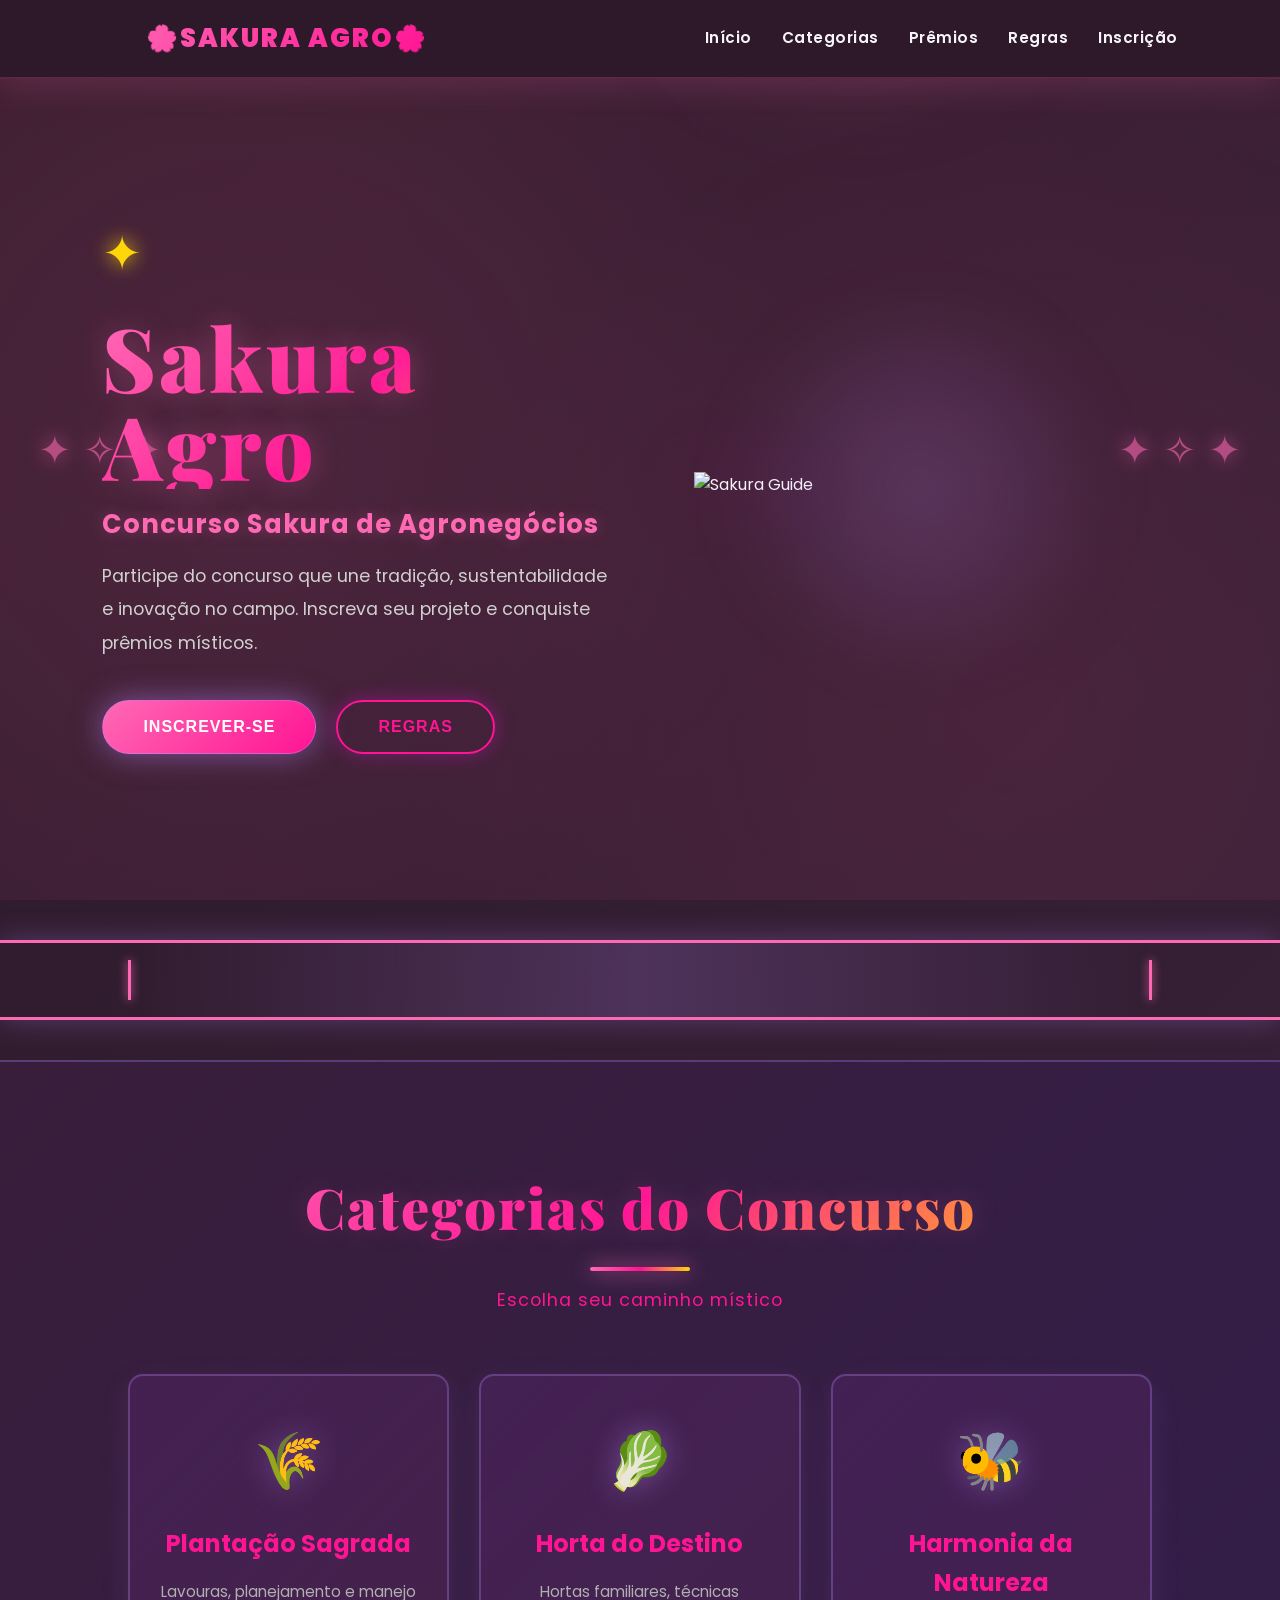
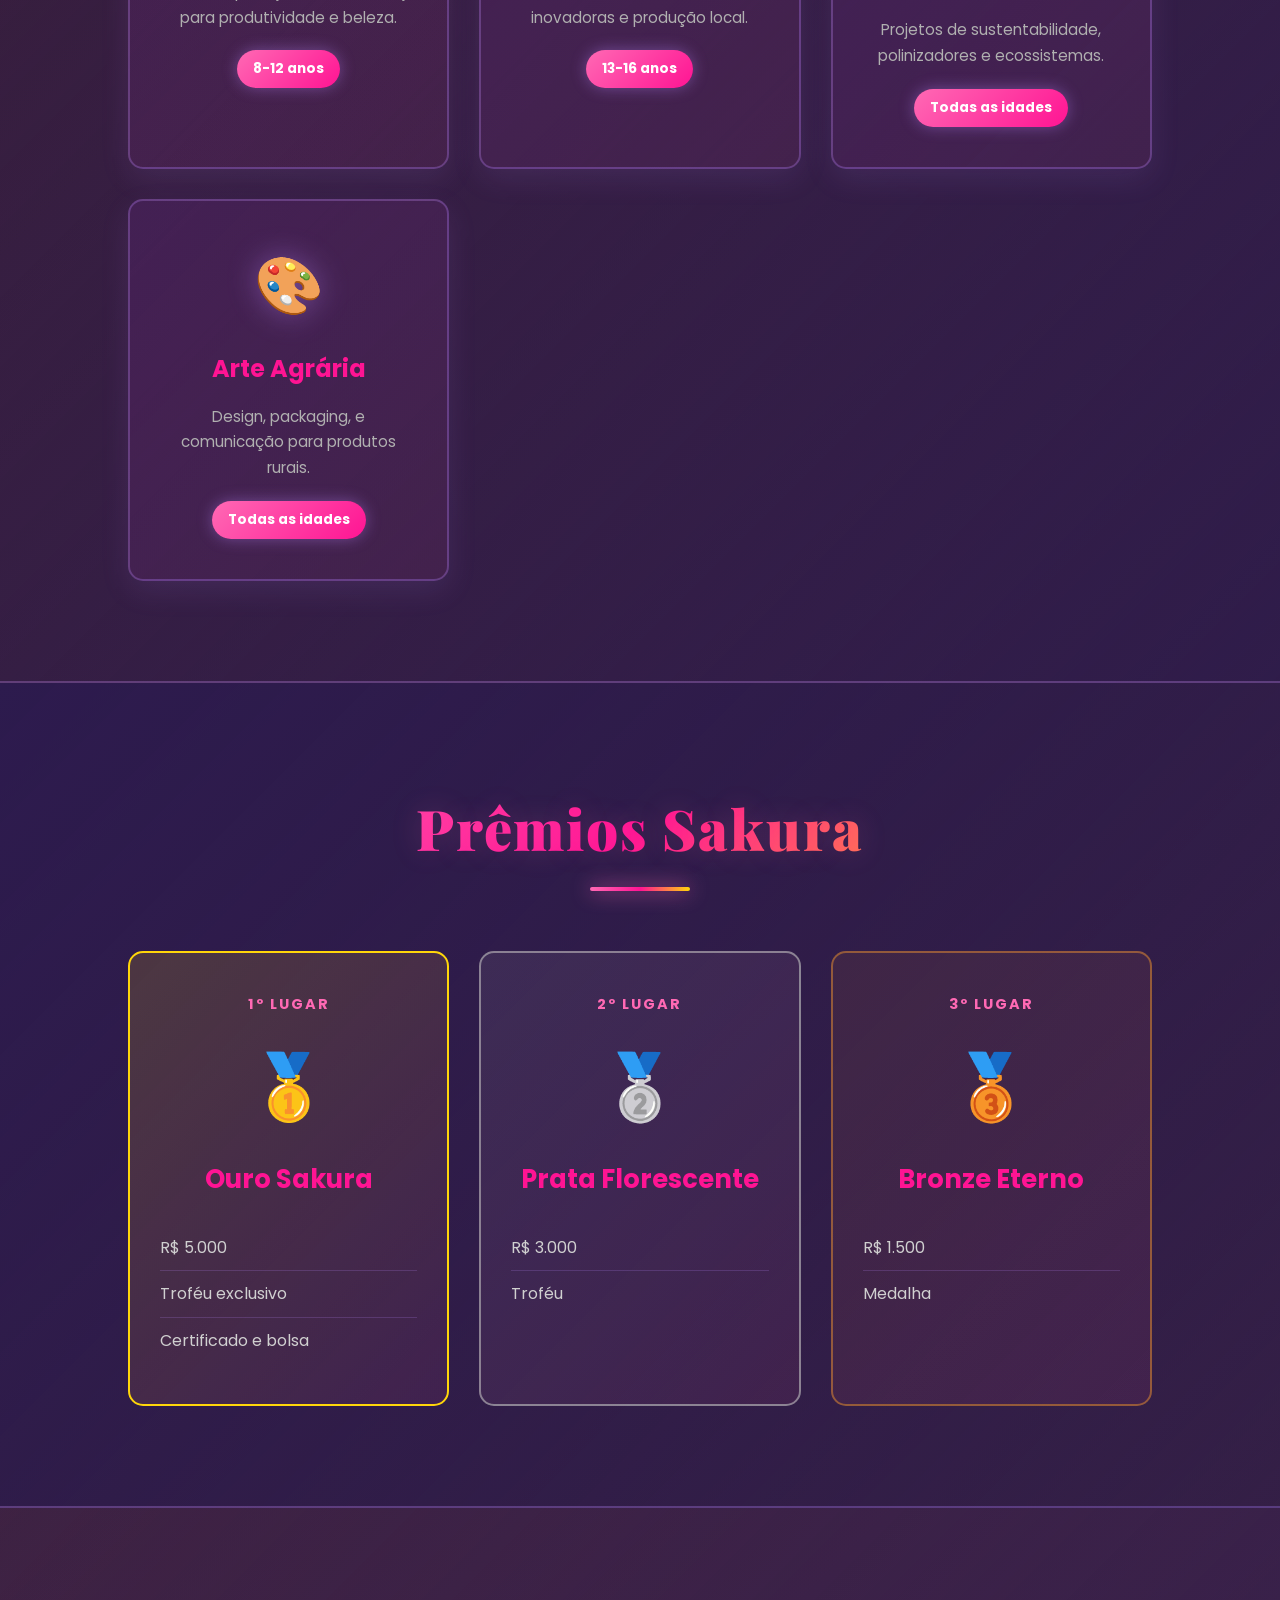
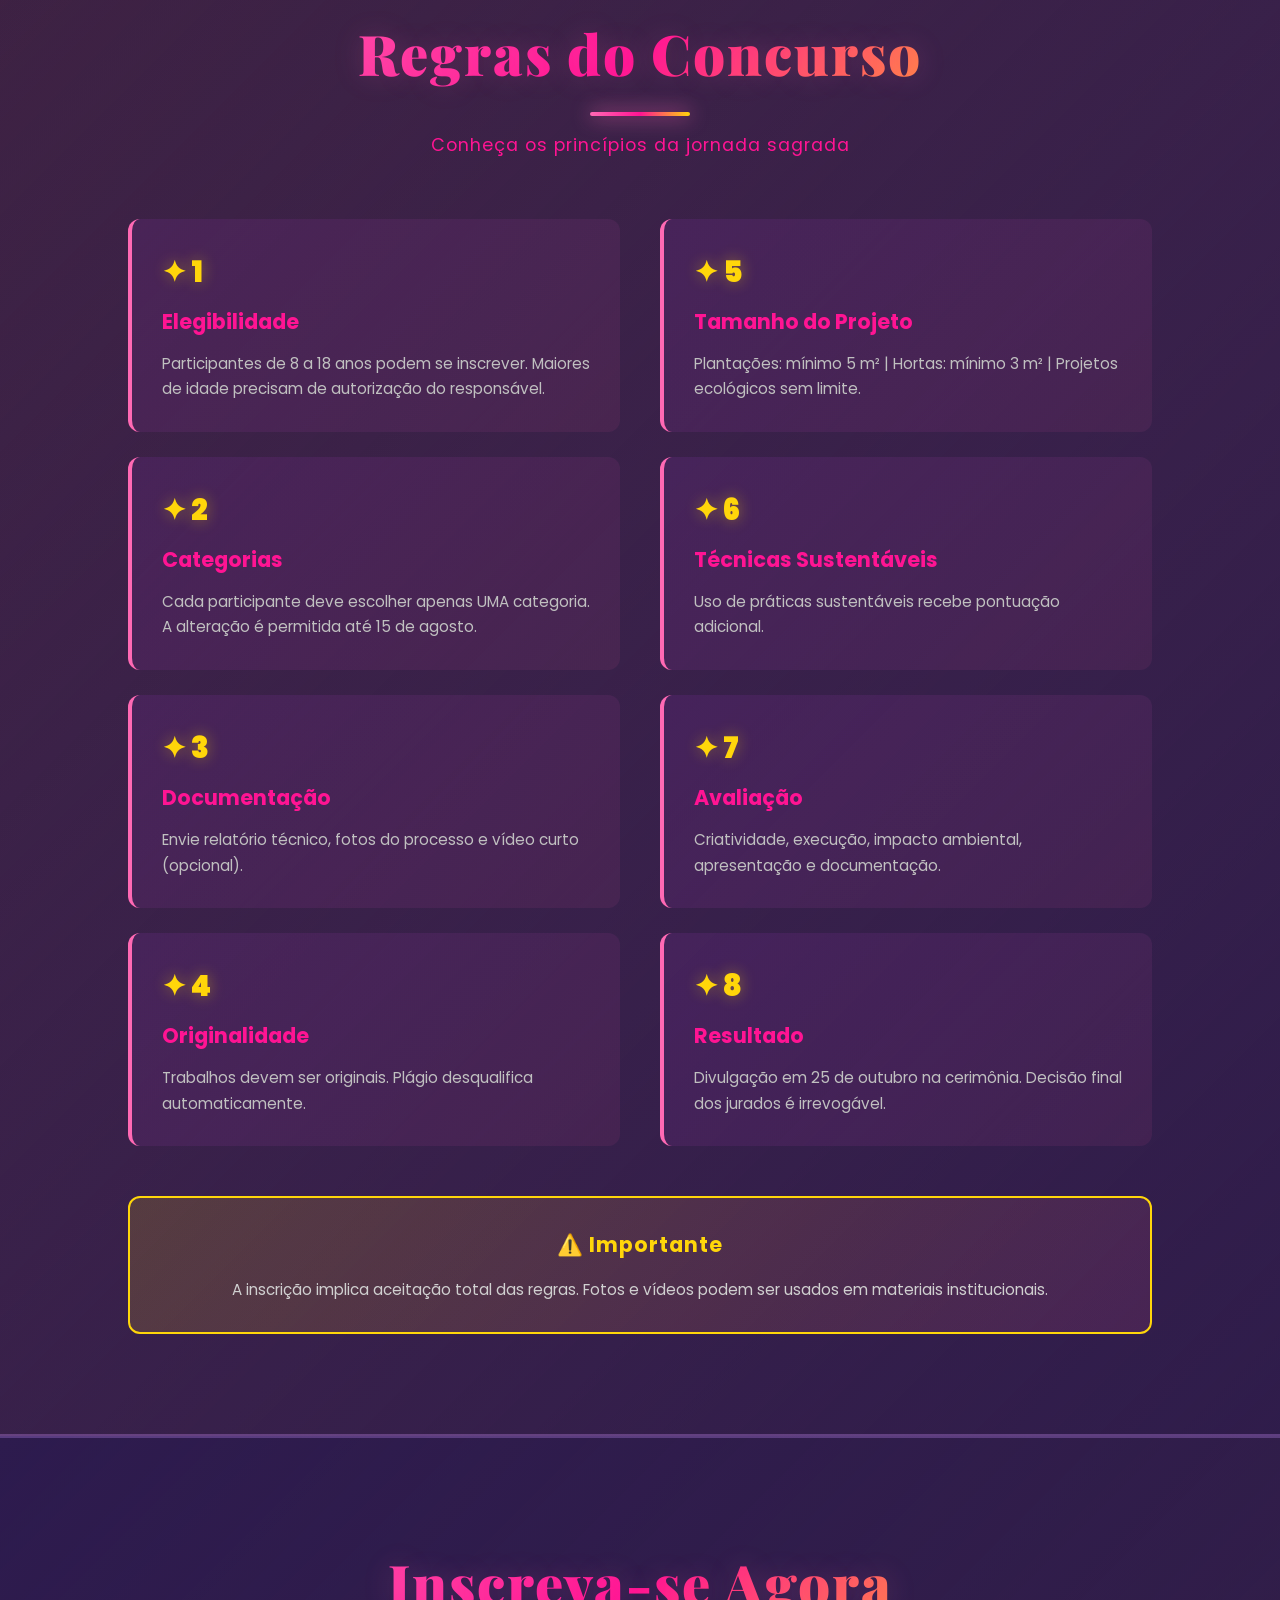
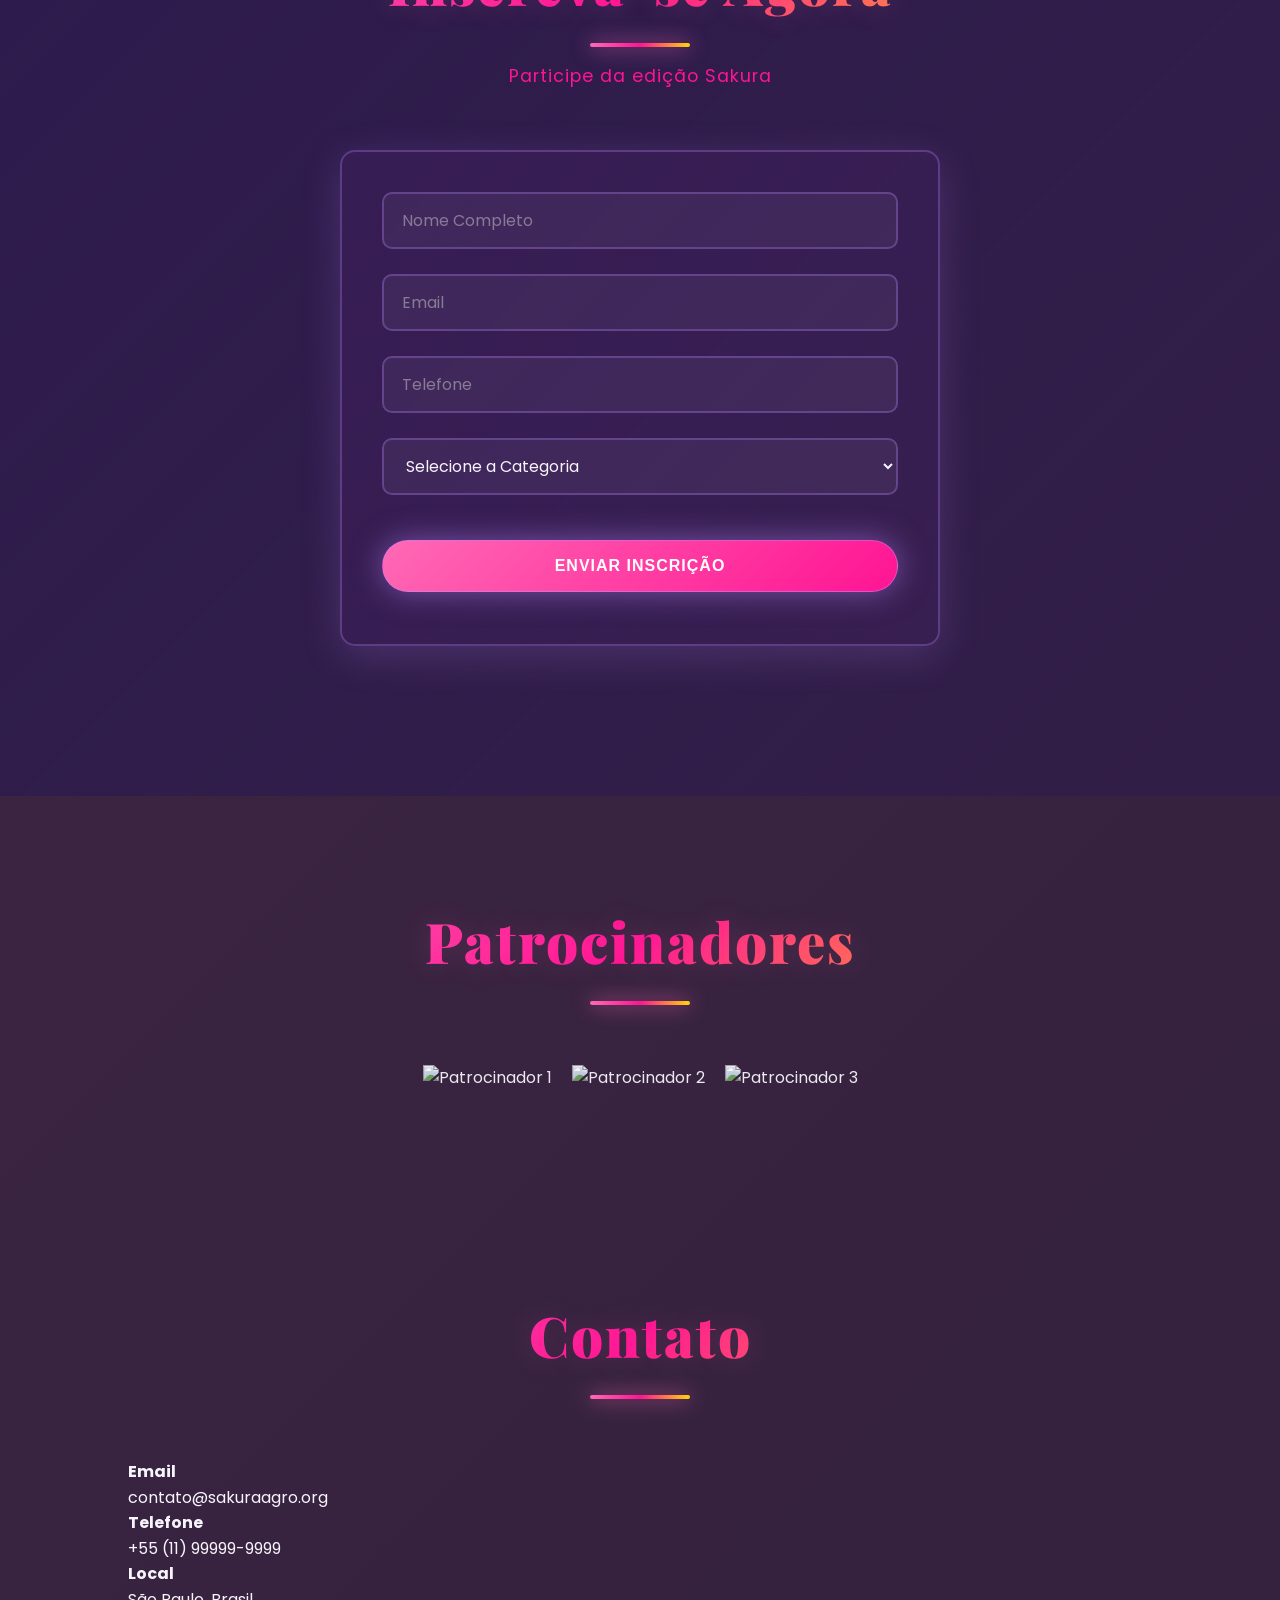
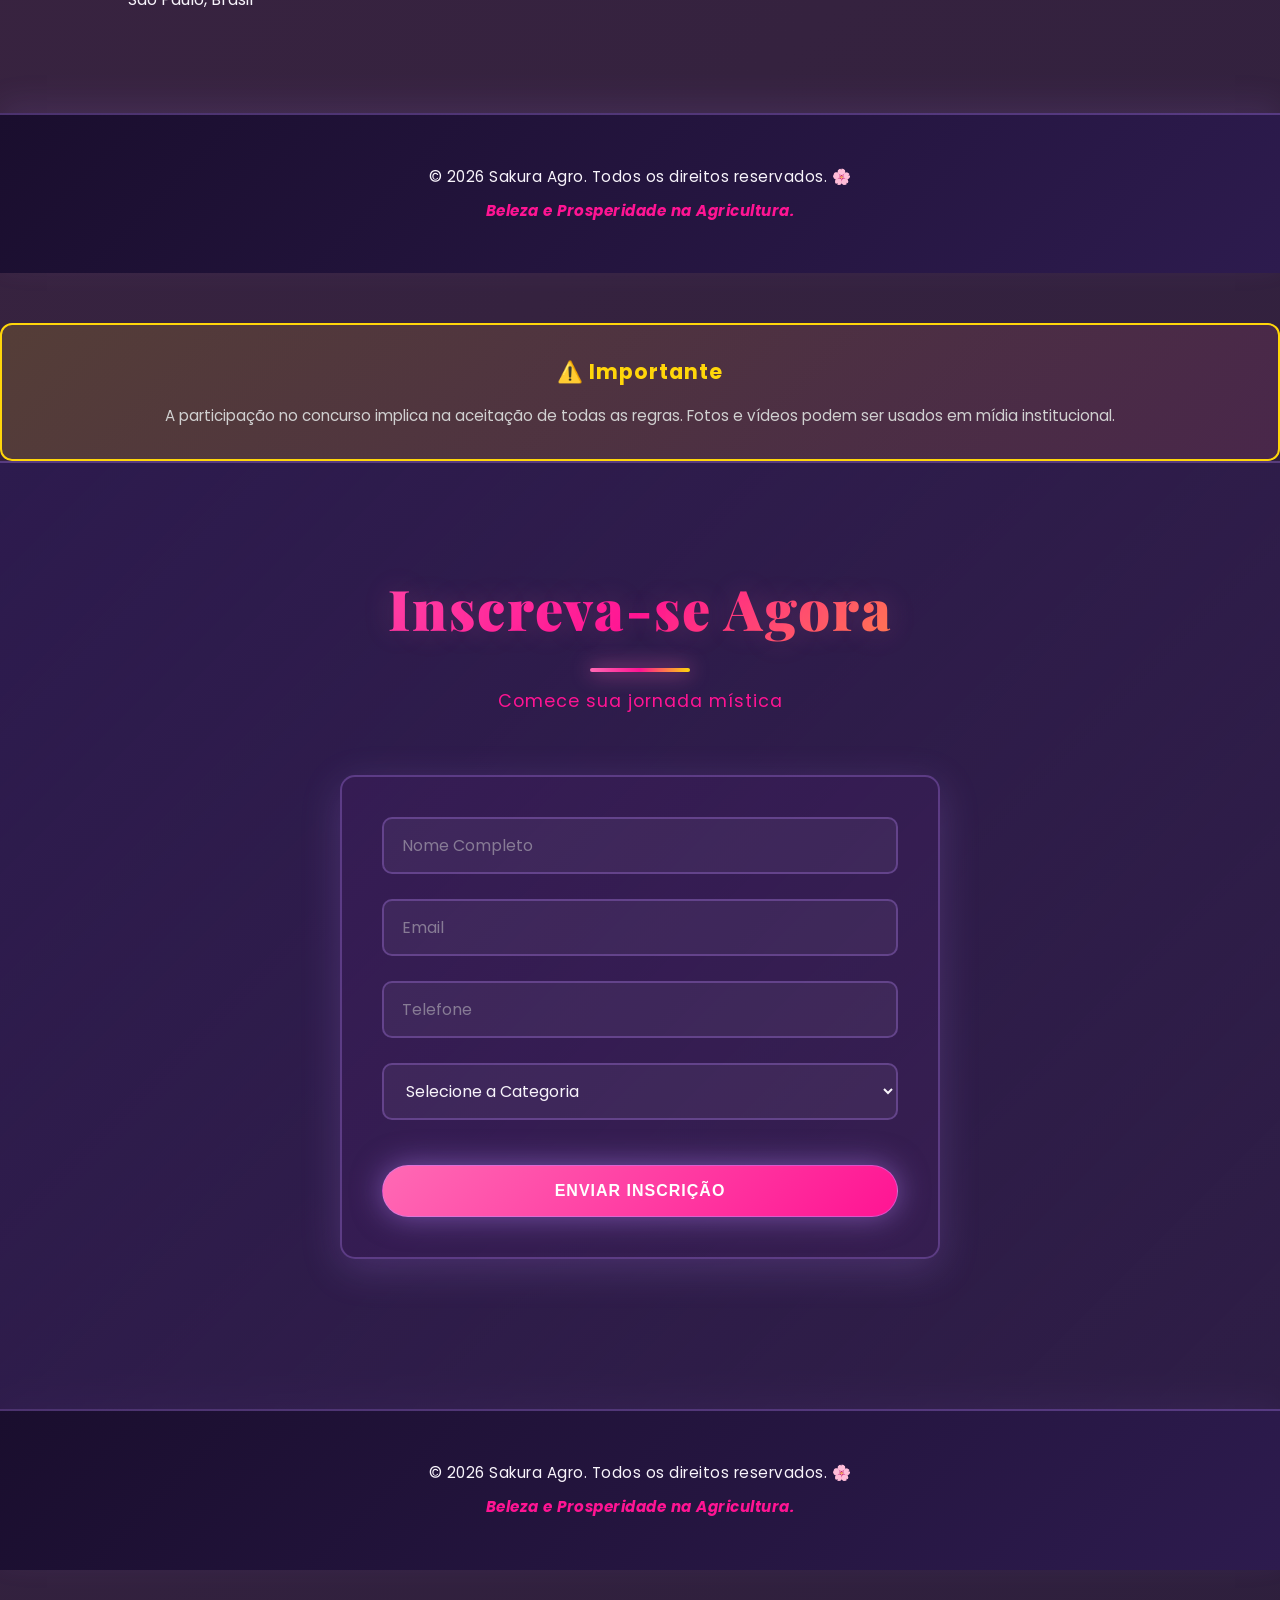
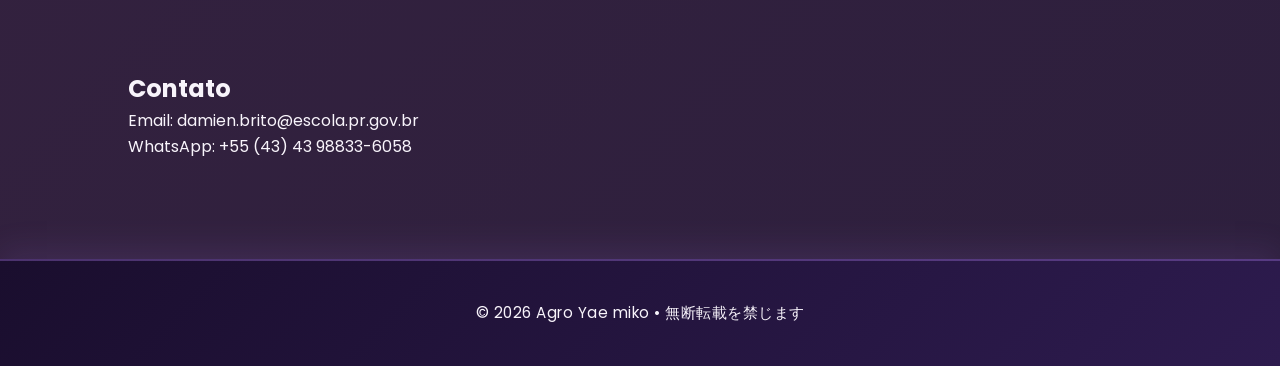
==== index.html @ 12a11fce "hj" ====
<!DOCTYPE html>
<html lang="pt-BR">
<head>
<meta charset="UTF-8">
<meta name="viewport" content="width=device-width, initial-scale=1.0">
<!DOCTYPE html>
<html lang="pt-BR">
<head>
    <meta charset="UTF-8">
    <meta name="viewport" content="width=device-width, initial-scale=1.0">
    <title>Sakura Agro - Concurso de Agronegócios</title>
    <meta name="description" content="Sakura Agro — Concurso de agronegócios com espírito oriental: inscrições, categorias, prêmios e cronograma.">
    <link rel="stylesheet" href="style.css">
    <script src="script.js" defer></script>
</head>
<body>

<!-- Header -->
<header>
    <div class="logo">
        <span class="logo-icon">🌸</span> 🌸Sakura Agro🌸
    </div>
    <nav>
        <a href="#inicio">Início</a>
        <a href="#categorias">Categorias</a>
        <a href="#premios">Prêmios</a>
        <a href="#regras">Regras</a>
        <a href="#inscricao">Inscrição</a>
    </nav>
</header>

<!-- Hero -->
<section id="inicio" class="hero">
    <div class="hero-ornament left">✦ ✧ ✦</div>
    <div class="hero-content">
        <div class="hero-decoration">✦</div>
        <h1>Sakura Agro</h1>
        <p class="hero-subtitle">Concurso Sakura de Agronegócios</p>
        <p class="hero-description">Participe do concurso que une tradição, sustentabilidade e inovação no campo. Inscreva seu projeto e conquiste prêmios místicos.</p>
        <div class="hero-buttons">
            <button class="btn btn-primary" onclick="document.getElementById('inscricao').scrollIntoView({behavior: 'smooth'})">Inscrever-se</button>
            <button class="btn btn-secondary" onclick="document.getElementById('regras').scrollIntoView({behavior: 'smooth'})">Regras</button>
        </div>
    </div>
    <div class="hero-image">
        <img src="https://i.pinimg.com/736x/c2/14/60/c214605d606fe9657529e8a81187d39a.jpg" alt="Sakura Guide">
        <div class="hero-glow"></div>
    </div>
    <div class="hero-ornament right">✦ ✧ ✦</div>
</section>

<div class="torii-gate" aria-hidden="true"></div>

<!-- Categories -->
<section id="categorias" class="section section-categories">
    <div class="section-title">
        <h2>Categorias do Concurso</h2>
        <div class="title-line"></div>
        <p class="section-subtitle">Escolha seu caminho místico</p>
    </div>
    <div class="categories-grid">
        <div class="category-card">
            <div class="category-icon">🌾</div>
            <h3>Plantação Sagrada</h3>
            <p>Lavouras, planejamento e manejo para produtividade e beleza.</p>
            <span class="category-badge">8-12 anos</span>
        </div>
        <div class="category-card">
            <div class="category-icon">🥬</div>
            <h3>Horta do Destino</h3>
            <p>Hortas familiares, técnicas inovadoras e produção local.</p>
            <span class="category-badge">13-16 anos</span>
        </div>
        <div class="category-card">
            <div class="category-icon">🐝</div>
            <h3>Harmonia da Natureza</h3>
            <p>Projetos de sustentabilidade, polinizadores e ecossistemas.</p>
            <span class="category-badge">Todas as idades</span>
        </div>
        <div class="category-card">
            <div class="category-icon">🎨</div>
            <h3>Arte Agrária</h3>
            <p>Design, packaging, e comunicação para produtos rurais.</p>
            <span class="category-badge">Todas as idades</span>
        </div>
    </div>
</section>

<!-- Prizes -->
<section id="premios" class="section section-prizes">
    <div class="section-title">
        <h2>Prêmios Sakura</h2>
        <div class="title-line"></div>
    </div>
    <div class="prizes-container">
        <div class="prize-card prize-gold">
            <div class="prize-rank">1º Lugar</div>
            <div class="prize-icon">🥇</div>
            <h3>Ouro Sakura</h3>
            <ul class="prize-list">
                <li>R$ 5.000</li>
                <li>Troféu exclusivo</li>
                <li>Certificado e bolsa</li>
            </ul>
        </div>
        <div class="prize-card prize-silver">
            <div class="prize-rank">2º Lugar</div>
            <div class="prize-icon">🥈</div>
            <h3>Prata Florescente</h3>
            <ul class="prize-list">
                <li>R$ 3.000</li>
                <li>Troféu</li>
            </ul>
        </div>
        <div class="prize-card prize-bronze">
            <div class="prize-rank">3º Lugar</div>
            <div class="prize-icon">🥉</div>
            <h3>Bronze Eterno</h3>
            <ul class="prize-list">
                <li>R$ 1.500</li>
                <li>Medalha</li>
            </ul>
        </div>
    </div>
</section>

<!-- Rules -->
<section id="regras" class="section section-rules">
    <div class="section-title">
        <h2>Regras do Concurso</h2>
        <div class="title-line"></div>
        <p class="section-subtitle">Conheça os princípios da jornada sagrada</p>
    </div>
    <div class="rules-container">
        <div class="rules-column">
            <div class="rule-item">
                <div class="rule-number">✦ 1</div>
                <h3>Elegibilidade</h3>
                <p>Participantes de 8 a 18 anos podem se inscrever. Maiores de idade precisam de autorização do responsável.</p>
            </div>
            <div class="rule-item">
                <div class="rule-number">✦ 2</div>
                <h3>Categorias</h3>
                <p>Cada participante deve escolher apenas UMA categoria. A alteração é permitida até 15 de agosto.</p>
            </div>
            <div class="rule-item">
                <div class="rule-number">✦ 3</div>
                <h3>Documentação</h3>
                <p>Envie relatório técnico, fotos do processo e vídeo curto (opcional).</p>
            </div>
            <div class="rule-item">
                <div class="rule-number">✦ 4</div>
                <h3>Originalidade</h3>
                <p>Trabalhos devem ser originais. Plágio desqualifica automaticamente.</p>
            </div>
        </div>
        <div class="rules-column">
            <div class="rule-item">
                <div class="rule-number">✦ 5</div>
                <h3>Tamanho do Projeto</h3>
                <p>Plantações: mínimo 5 m² | Hortas: mínimo 3 m² | Projetos ecológicos sem limite.</p>
            </div>
            <div class="rule-item">
                <div class="rule-number">✦ 6</div>
                <h3>Técnicas Sustentáveis</h3>
                <p>Uso de práticas sustentáveis recebe pontuação adicional.</p>
            </div>
            <div class="rule-item">
                <div class="rule-number">✦ 7</div>
                <h3>Avaliação</h3>
                <p>Criatividade, execução, impacto ambiental, apresentação e documentação.</p>
            </div>
            <div class="rule-item">
                <div class="rule-number">✦ 8</div>
                <h3>Resultado</h3>
                <p>Divulgação em 25 de outubro na cerimônia. Decisão final dos jurados é irrevogável.</p>
            </div>
        </div>
    </div>
    <div class="rules-note">
        <h4>⚠️ Importante</h4>
        <p>A inscrição implica aceitação total das regras. Fotos e vídeos podem ser usados em materiais institucionais.</p>
    </div>
</section>

<!-- Jurados -->
<!-- Jurados removidos conforme solicitado -->

<!-- Gallery -->
<!-- Galeria removida conforme solicitado -->

<!-- FAQ -->
<!-- FAQ removido conforme solicitado -->

<!-- Registration -->
<section id="inscricao" class="section section-registration">
    <div class="section-title">
        <h2>Inscreva-se Agora</h2>
        <div class="title-line"></div>
        <p class="section-subtitle">Participe da edição Sakura</p>
    </div>
    <div class="registration-form">
        <form id="regForm">
            <div class="form-group">
                <input id="name" type="text" placeholder="Nome Completo" required>
            </div>
            <div class="form-group">
                <input id="email" type="email" placeholder="Email" required>
            </div>
            <div class="form-group">
                <input id="phone" type="tel" placeholder="Telefone" required>
            </div>
            <div class="form-group">
                <select id="category" required>
                    <option value="">Selecione a Categoria</option>
                    <option value="plantacao">Plantação Sagrada</option>
                    <option value="horta">Horta do Destino</option>
                    <option value="harmonia">Harmonia da Natureza</option>
                    <option value="arte">Arte Agrária</option>
                </select>
            </div>
            <button type="submit" class="btn btn-primary btn-submit">Enviar Inscrição</button>
            <div id="formMsg" class="form-message" role="status" aria-live="polite"></div>
        </form>
    </div>
</section>

<!-- Sponsors -->
<section id="patrocinadores" class="section section-sponsors">
    <div class="section-title">
        <h2>Patrocinadores</h2>
        <div class="title-line"></div>
    </div>
    <div class="sponsors-grid">
        <img src="https://via.placeholder.com/180x80?text=Patrocinador+1" alt="Patrocinador 1">
        <img src="https://via.placeholder.com/180x80?text=Patrocinador+2" alt="Patrocinador 2">
        <img src="https://via.placeholder.com/180x80?text=Patrocinador+3" alt="Patrocinador 3">
    </div>
</section>

<!-- Recursos -->
<!-- Recursos removidos conforme solicitado -->

<!-- Contact -->
<section id="contato" class="section section-contact">
    <div class="section-title">
        <h2>Contato</h2>
        <div class="title-line"></div>
    </div>
    <div class="contact-grid">
        <div>
            <h4>Email</h4>
            <p>contato@sakuraagro.org</p>
        </div>
        <div>
            <h4>Telefone</h4>
            <p>+55 (11) 99999-9999</p>
        </div>
        <div>
            <h4>Local</h4>
            <p>São Paulo, Brasil</p>
        </div>
    </div>
</section>

<!-- Footer -->
<footer>
    <div class="footer-content">
        <p>&copy; 2026 Sakura Agro. Todos os direitos reservados. 🌸</p>
        <p class="footer-tagline">Beleza e Prosperidade na Agricultura.</p>
    </div>
</footer>

</body>
</html>
    
    <div class="rules-note">
        <h4>⚠️ Importante</h4>
        <p>A participação no concurso implica na aceitação de todas as regras. Fotos e vídeos podem ser usados em mídia institucional.</p>
    </div>
</section>

<!-- Registration Section -->
<section id="inscricao" class="section section-registration">
    <div class="section-title">
        <h2>Inscreva-se Agora</h2>
        <div class="title-line"></div>
        <p class="section-subtitle">Comece sua jornada mística</p>
    </div>
    
    <div class="registration-form">
        <form>
            <div class="form-group">
                <input type="text" placeholder="Nome Completo" required>
            </div>
            <div class="form-group">
                <input type="email" placeholder="Email" required>
            </div>
            <div class="form-group">
                <input type="tel" placeholder="Telefone" required>
            </div>
            <div class="form-group">
                <select required>
                    <option value="">Selecione a Categoria</option>
                    <option value="plantacao">Plantação Sagrada</option>
                    <option value="horta">Horta do Destino</option>
                    <option value="harmonia">Harmonia da Natureza</option>
                    <option value="arte">Arte Agrária</option>
                </select>
            </div>
            <button type="submit" class="btn btn-primary btn-submit">Enviar Inscrição</button>
        </form>
    </div>
</section>

<!-- Footer -->
<footer>
    <div class="footer-content">
        <p>&copy; 2026 Sakura Agro. Todos os direitos reservados. 🌸</p>
        <p class="footer-tagline">Beleza e Prosperidade na Agricultura.</p>
    </div>
</footer>

    </div>
</section>

<section class="section" id="contato">
    <h2>Contato</h2>
    <p>Email: damien.brito@escola.pr.gov.br</p>
    <p>WhatsApp: +55 (43) 43 98833-6058</p>
</section>

<footer>
    © 2026 Agro Yae miko • 無断転載を禁じます
</footer>

</body>
</html>
---- style.css ----
@import url('https://fonts.googleapis.com/css2?family=Playfair+Display:wght@700;900&family=Poppins:wght@300;400;600;700&display=swap');

:root{
    --primary:#E75480;
    --secondary:#C94A8B;
    --accent:#FF69B4;
    --gold:#FFD60A;
    --neon-purple:#FF69B4;
    --neon-pink:#FF1493;
    --dark:#1a0e2e;
    --light:#F8F4FB;
    --purple-light:#E8D5F2;
}

*{
    margin:0;
    padding:0;
    box-sizing:border-box;
}

html{
    scroll-behavior:smooth;
}

body{
    font-family:'Poppins', sans-serif;
    background:linear-gradient(135deg, #2d1a2a 0%, #3d2541 50%, #2d1f3d 100%);
    color:var(--light);
    overflow-x:hidden;
    line-height:1.6;
    position:relative;
}

body::before{
    content:'';
    position:fixed;
    top:0;
    left:0;
    width:100%;
    height:100%;
    background:
        radial-gradient(circle at 20% 50%, rgba(255, 105, 180, 0.08) 0%, transparent 50%),
        radial-gradient(circle at 80% 80%, rgba(231, 84, 128, 0.08) 0%, transparent 50%);
    pointer-events:none;
    z-index:0;
}

/* ===== HEADER ===== */
header{
    position:fixed;
    top:0;
    left:0;
    width:100%;
    z-index:1000;
    display:flex;
    justify-content:space-between;
    align-items:center;
    padding:18px 8%;
    background:rgba(45, 26, 42, 0.95);
    backdrop-filter:blur(20px);
    box-shadow:0 8px 32px rgba(255, 105, 180, 0.15);
    border-bottom:2px solid rgba(255, 105, 180, 0.2);
}

.logo{
    font-size:1.6rem;
    font-weight:900;
    background:linear-gradient(135deg, #FF69B4, #FF1493);
    -webkit-background-clip:text;
    -webkit-text-fill-color:transparent;
    background-clip:text;
    letter-spacing:2px;
    text-transform:uppercase;
}

.logo-icon{
    color:var(--gold);
    margin-right:8px;
    font-size:1.4rem;
    filter:drop-shadow(0 0 10px var(--gold));
}

nav{
    display:flex;
    gap:30px;
}

nav a{
    text-decoration:none;
    color:var(--light);
    font-weight:600;
    font-size:0.95rem;
    transition:all 0.3s ease;
    position:relative;
    letter-spacing:0.5px;
    text-shadow:0 0 10px rgba(187, 134, 252, 0);
}

nav a::after{
    content:'';
    position:absolute;
    bottom:-8px;
    left:0;
    width:0;
    height:3px;
    background:linear-gradient(90deg, var(--neon-purple), var(--neon-pink), var(--gold));
    transition:width 0.3s ease;
    box-shadow:0 0 10px var(--neon-purple);
}

nav a:hover{
    color:var(--neon-pink);
    text-shadow:0 0 15px rgba(255, 16, 240, 0.5);
}

nav a:hover::after{
    width:100%;
}

/* ===== HERO ===== */
.hero{
    min-height:100vh;
    display:flex;
    justify-content:space-between;
    align-items:center;
    text-align:left;
    padding:150px 8% 80px;
    background:linear-gradient(135deg, rgba(231, 84, 128, 0.1) 0%, rgba(201, 74, 139, 0.05) 100%);
    position:relative;
    overflow:hidden;
    gap:40px;
    z-index:1;
}

.hero::before{
    content:'';
    position:absolute;
    top:-50%;
    right:10%;
    width:600px;
    height:600px;
    background:radial-gradient(circle, rgba(255, 105, 180, 0.15) 0%, transparent 70%);
    border-radius:50%;
    filter:blur(40px);
}

.hero-ornament{
    font-size:2.5rem;
    color:var(--neon-purple);
    opacity:0.6;
    position:absolute;
    top:50%;
    transform:translateY(-50%);
    text-shadow:0 0 20px var(--neon-purple);
}

.hero-ornament.left{
    left:3%;
}

.hero-ornament.right{
    right:3%;
}

.hero-content{
    flex:1;
    max-width:550px;
    position:relative;
    z-index:2;
}

.hero-image{
    flex:1;
    display:flex;
    justify-content:center;
    align-items:center;
    position:relative;
    z-index:2;
}

.hero-image img{
    width:100%;
    max-width:450px;
    height:auto;
    filter:drop-shadow(0 0 40px rgba(255, 16, 240, 0.4));
    animation:sway 3s ease-in-out infinite;
}

.hero-glow{
    position:absolute;
    width:400px;
    height:400px;
    background:radial-gradient(circle, rgba(187, 134, 252, 0.2) 0%, transparent 70%);
    border-radius:50%;
    filter:blur(30px);
    animation:pulse 3s ease-in-out infinite;
}

@keyframes sway{
    0%, 100%{ transform:translateX(0) translateY(0); }
    50%{ transform:translateX(10px) translateY(-15px); }
}

@keyframes pulse{
    0%, 100%{ transform:scale(1); opacity:0.6; }
    50%{ transform:scale(1.1); opacity:0.8; }
}

.hero-decoration{
    font-size:3rem;
    color:var(--gold);
    margin-bottom:20px;
    animation:float 3s ease-in-out infinite;
    text-shadow:0 0 20px var(--gold);
}

@keyframes float{
    0%, 100%{ transform:translateY(0px); }
    50%{ transform:translateY(-20px); }
}

.hero h1{
    font-size:5.5rem;
    line-height:1;
    margin-bottom:15px;
    background:linear-gradient(135deg, #FF69B4, #FF1493, var(--gold));
    -webkit-background-clip:text;
    -webkit-text-fill-color:transparent;
    background-clip:text;
    font-weight:900;
    letter-spacing:3px;
    text-shadow:0 0 30px rgba(255, 105, 180, 0.3);
    font-family:'Playfair Display', serif;
}

.hero-subtitle{
    font-size:1.6rem;
    color:#FF69B4;
    margin-bottom:15px;
    font-weight:700;
    letter-spacing:1px;
    text-shadow:0 0 15px rgba(255, 105, 180, 0.3);
}

.hero-description{
    font-size:1.1rem;
    margin-bottom:40px;
    color:#D0D0D0;
    line-height:1.9;
}

.hero-buttons{
    display:flex;
    gap:20px;
}

/* ===== BUTTONS ===== */
.btn{
    display:inline-block;
    padding:16px 40px;
    margin:0;
    border:none;
    border-radius:50px;
    font-weight:700;
    font-size:1rem;
    cursor:pointer;
    transition:all 0.3s ease;
    letter-spacing:1px;
    text-transform:uppercase;
    position:relative;
    overflow:hidden;
}

.btn::before{
    content:'';
    position:absolute;
    top:0;
    left:-100%;
    width:100%;
    height:100%;
    background:inherit;
    filter:brightness(1.3);
    z-index:-1;
    transition:left 0.3s ease;
}

.btn:hover::before{
    left:0;
}

.btn-primary{
    background:linear-gradient(135deg, var(--neon-purple), var(--neon-pink));
    color:white;
    box-shadow:0 0 30px rgba(187, 134, 252, 0.5);
    border:1px solid rgba(187, 134, 252, 0.5);
}

.btn-primary:hover{
    transform:translateY(-3px);
    box-shadow:0 0 50px rgba(187, 134, 252, 0.8);
    border-color:var(--gold);
}

.btn-secondary{
    background:transparent;
    color:var(--neon-pink);
    border:2px solid var(--neon-pink);
    box-shadow:0 0 20px rgba(255, 16, 240, 0.3);
}

.btn-secondary:hover{
    background:var(--neon-pink);
    color:var(--dark);
    transform:translateY(-3px);
    box-shadow:0 0 40px rgba(255, 16, 240, 0.6);
}

.btn-submit{
    width:100%;
    margin-top:20px;
}

/* ===== TORII GATE ===== */
.torii-gate{
    height:80px;
    background:linear-gradient(90deg, transparent 10%, rgba(187, 134, 252, 0.2) 50%, transparent 90%);
    border-top:3px solid var(--neon-purple);
    border-bottom:3px solid var(--neon-purple);
    position:relative;
    margin:40px 0;
    box-shadow:0 0 30px rgba(187, 134, 252, 0.3);
}

.torii-gate::before,
.torii-gate::after{
    content:'';
    position:absolute;
    width:3px;
    height:40px;
    background:var(--neon-purple);
    top:50%;
    transform:translateY(-50%);
    box-shadow:0 0 10px var(--neon-purple);
}

.torii-gate::before{
    left:10%;
}

.torii-gate::after{
    right:10%;
}

/* ===== SECTIONS ===== */
.section{
    padding:100px 10%;
    position:relative;
    z-index:1;
}

.section-title{
    text-align:center;
    margin-bottom:60px;
}

.section-title h2{
    font-size:3.5rem;
    background:linear-gradient(135deg, #FF69B4, #FF1493, var(--gold));
    -webkit-background-clip:text;
    -webkit-text-fill-color:transparent;
    background-clip:text;
    margin-bottom:15px;
    letter-spacing:2px;
    font-weight:900;
    font-family:'Playfair Display', serif;
    text-shadow:0 0 30px rgba(255, 105, 180, 0.2);
}

.title-line{
    width:100px;
    height:4px;
    background:linear-gradient(90deg, #FF69B4, #FF1493, var(--gold));
    margin:0 auto;
    border-radius:2px;
    box-shadow:0 0 20px #FF69B4;
}

.section-subtitle{
    color:var(--neon-pink);
    font-size:1.1rem;
    margin-top:15px;
    letter-spacing:1px;
}

/* ===== CATEGORIES SECTION ===== */
.section-categories{
    background:linear-gradient(135deg, rgba(123, 45, 159, 0.1) 0%, rgba(45, 27, 78, 0.8) 100%);
    border-top:2px solid rgba(187, 134, 252, 0.3);
    border-bottom:2px solid rgba(187, 134, 252, 0.3);
}

.categories-grid{
    display:grid;
    grid-template-columns:repeat(auto-fit, minmax(280px, 1fr));
    gap:30px;
    margin-top:50px;
}

.category-card{
    background:linear-gradient(135deg, rgba(123, 45, 159, 0.2) 0%, rgba(201, 74, 139, 0.1) 100%);
    padding:40px 30px;
    border-radius:15px;
    text-align:center;
    transition:all 0.35s ease;
    border:2px solid rgba(187, 134, 252, 0.3);
    box-shadow:0 10px 30px rgba(187, 134, 252, 0.1);
    position:relative;
    overflow:hidden;
}

.category-card::before{
    content:'';
    position:absolute;
    top:-50%;
    left:-50%;
    width:200%;
    height:200%;
    background:linear-gradient(135deg, transparent 0%, rgba(255, 16, 240, 0.1) 50%, transparent 100%);
    transition:all 0.3s ease;
    opacity:0;
}

.category-card:hover{
    transform:translateY(-10px);
    border-color:var(--neon-pink);
    background:linear-gradient(135deg, rgba(123, 45, 159, 0.3) 0%, rgba(201, 74, 139, 0.2) 100%);
    box-shadow:0 20px 50px rgba(255, 16, 240, 0.3);
}

.category-card:hover::before{
    opacity:1;
    animation:shine 0.5s ease;
}

@keyframes shine{
    0%{ left:-50%; }
    100%{ left:150%; }
}

.category-icon{
    font-size:3.5rem;
    margin-bottom:20px;
    filter:drop-shadow(0 0 15px rgba(187, 134, 252, 0.4));
}

.category-card h3{
    color:var(--neon-pink);
    font-size:1.5rem;
    margin-bottom:15px;
    font-weight:700;
}

.category-card p{
    color:#B0B0B0;
    line-height:1.7;
    font-size:0.95rem;
    margin-bottom:20px;
}

.category-badge{
    display:inline-block;
    background:linear-gradient(135deg, var(--neon-purple), var(--neon-pink));
    color:white;
    padding:8px 16px;
    border-radius:20px;
    font-size:0.85rem;
    font-weight:700;
    box-shadow:0 0 15px rgba(187, 134, 252, 0.4);
}

/* ===== PRIZES SECTION ===== */
.section-prizes{
    background:linear-gradient(135deg, #2d1b4e 0%, rgba(45, 27, 78, 0.5) 100%);
}

.prizes-container{
    display:grid;
    grid-template-columns:repeat(auto-fit, minmax(320px, 1fr));
    gap:30px;
    margin-top:50px;
}

.prize-card{
    background:linear-gradient(135deg, rgba(123, 45, 159, 0.2) 0%, rgba(201, 74, 139, 0.15) 100%);
    padding:40px 30px;
    border-radius:15px;
    text-align:center;
    border:2px solid;
    position:relative;
    overflow:hidden;
    transition:all 0.3s ease;
}

.prize-card::before{
    content:'';
    position:absolute;
    top:-50%;
    left:-50%;
    width:200%;
    height:200%;
    background:radial-gradient(circle, rgba(255, 16, 240, 0.1) 0%, transparent 70%);
    opacity:0;
    transition:opacity 0.3s ease;
}

.prize-card:hover{
    transform:translateY(-10px);
    box-shadow:0 20px 50px rgba(187, 134, 252, 0.3);
}

.prize-card:hover::before{
    opacity:1;
}

.prize-gold{
    border-color:var(--gold);
    background:linear-gradient(135deg, rgba(255, 214, 10, 0.15) 0%, rgba(201, 74, 139, 0.1) 100%);
}

.prize-silver{
    border-color:rgba(192, 192, 192, 0.6);
    background:linear-gradient(135deg, rgba(192, 192, 192, 0.1) 0%, rgba(201, 74, 139, 0.1) 100%);
}

.prize-bronze{
    border-color:rgba(205, 127, 50, 0.6);
    background:linear-gradient(135deg, rgba(205, 127, 50, 0.1) 0%, rgba(201, 74, 139, 0.1) 100%);
}

.prize-rank{
    font-size:0.9rem;
    font-weight:700;
    color:var(--neon-purple);
    margin-bottom:10px;
    letter-spacing:2px;
    text-transform:uppercase;
}

.prize-icon{
    font-size:4rem;
    margin:20px 0;
}

.prize-card h3{
    font-size:1.6rem;
    color:var(--neon-pink);
    margin-bottom:25px;
    font-weight:700;
}

.prize-list{
    list-style:none;
    text-align:left;
}

.prize-list li{
    color:#D0D0D0;
    padding:10px 0;
    border-bottom:1px solid rgba(187, 134, 252, 0.2);
    font-size:1rem;
}

.prize-list li:last-child{
    border-bottom:none;
}

/* ===== SCHEDULE SECTION ===== */
.section-schedule{
    background:linear-gradient(135deg, rgba(123, 45, 159, 0.1) 0%, rgba(45, 27, 78, 0.8) 100%);
}

.timeline{
    max-width:800px;
    margin:50px auto;
    position:relative;
}

.timeline::before{
    content:'';
    position:absolute;
    left:50%;
    transform:translateX(-50%);
    width:3px;
    height:100%;
    background:linear-gradient(180deg, var(--neon-purple), var(--neon-pink), var(--gold));
    box-shadow:0 0 20px var(--neon-purple);
}

.timeline-item{
    margin-bottom:50px;
    position:relative;
}

.timeline-item:nth-child(odd) .timeline-content{
    margin-left:0;
    margin-right:52%;
    text-align:right;
}

.timeline-item:nth-child(even) .timeline-content{
    margin-left:52%;
    margin-right:0;
    text-align:left;
}

.timeline-dot{
    position:absolute;
    left:50%;
    transform:translateX(-50%);
    width:20px;
    height:20px;
    background:var(--neon-purple);
    border:4px solid var(--dark);
    border-radius:50%;
    top:0;
    box-shadow:0 0 20px var(--neon-purple);
}

.timeline-content h3{
    color:var(--neon-pink);
    font-size:1.3rem;
    margin-bottom:8px;
    font-weight:700;
}

.timeline-content p{
    color:#B0B0B0;
    font-size:1rem;
}

/* ===== REGISTRATION SECTION ===== */
.section-registration{
    background:linear-gradient(135deg, #2d1b4e 0%, rgba(45, 27, 78, 0.5) 100%);
    border-top:2px solid rgba(187, 134, 252, 0.3);
}

.registration-form{
    max-width:600px;
    margin:50px auto;
    background:rgba(123, 45, 159, 0.1);
    padding:40px;
    border-radius:15px;
    border:2px solid rgba(187, 134, 252, 0.3);
    box-shadow:0 10px 40px rgba(187, 134, 252, 0.2);
}

.form-group{
    margin-bottom:25px;
}

.form-group input,
.form-group select{
    width:100%;
    padding:14px 18px;
    background:rgba(255, 255, 255, 0.05);
    border:2px solid rgba(187, 134, 252, 0.3);
    border-radius:10px;
    color:var(--light);
    font-family:inherit;
    font-size:1rem;
    transition:all 0.3s ease;
}

.form-group input::placeholder{
    color:rgba(208, 208, 208, 0.5);
}

.form-group input:focus,
.form-group select:focus{
    outline:none;
    border-color:var(--neon-pink);
    background:rgba(255, 255, 255, 0.08);
    box-shadow:0 0 20px rgba(255, 16, 240, 0.3);
}

.form-group select option{
    background:var(--dark);
    color:var(--light);
}

/* ===== RULES SECTION ===== */
.section-rules{
    background:linear-gradient(135deg, rgba(123, 45, 159, 0.1) 0%, rgba(45, 27, 78, 0.8) 100%);
    border-top:2px solid rgba(187, 134, 252, 0.3);
    border-bottom:2px solid rgba(187, 134, 252, 0.3);
}

.rules-container{
    display:grid;
    grid-template-columns:repeat(auto-fit, minmax(450px, 1fr));
    gap:40px;
    margin-top:50px;
}

.rules-column{
    display:flex;
    flex-direction:column;
    gap:25px;
}

.rule-item{
    background:linear-gradient(135deg, rgba(123, 45, 159, 0.2) 0%, rgba(201, 74, 139, 0.1) 100%);
    padding:30px;
    border-radius:12px;
    border-left:4px solid var(--neon-purple);
    transition:all 0.3s ease;
    position:relative;
    overflow:hidden;
}

.rule-item::before{
    content:'';
    position:absolute;
    top:0;
    right:0;
    width:100px;
    height:100px;
    background:radial-gradient(circle, rgba(187, 134, 252, 0.1) 0%, transparent 70%);
    opacity:0;
    transition:opacity 0.3s ease;
}

.rule-item:hover{
    transform:translateX(10px);
    border-left-color:var(--neon-pink);
    background:linear-gradient(135deg, rgba(123, 45, 159, 0.3) 0%, rgba(201, 74, 139, 0.2) 100%);
    box-shadow:0 10px 30px rgba(187, 134, 252, 0.2);
}

.rule-item:hover::before{
    opacity:1;
}

.rule-number{
    display:inline-block;
    font-size:1.8rem;
    color:var(--gold);
    font-weight:900;
    margin-bottom:10px;
    text-shadow:0 0 15px rgba(255, 214, 10, 0.4);
}

.rule-item h3{
    color:var(--neon-pink);
    font-size:1.3rem;
    margin-bottom:12px;
    font-weight:700;
}

.rule-item p{
    color:#C0C0C0;
    font-size:0.95rem;
    line-height:1.7;
}

/* Rules Note */
.rules-note{
    background:linear-gradient(135deg, rgba(255, 214, 10, 0.15) 0%, rgba(201, 74, 139, 0.15) 100%);
    border:2px solid var(--gold);
    border-radius:12px;
    padding:30px;
    margin-top:50px;
    text-align:center;
}

.rules-note h4{
    color:var(--gold);
    font-size:1.3rem;
    margin-bottom:15px;
    font-weight:700;
    letter-spacing:1px;
}

.rules-note p{
    color:#D0D0D0;
    font-size:0.95rem;
    line-height:1.7;
}

/* ===== FOOTER ===== */
footer{
    background:linear-gradient(135deg, var(--dark) 0%, #2d1b4e 100%);
    color:var(--light);
    text-align:center;
    padding:40px;
    font-size:0.95rem;
    letter-spacing:0.5px;
    border-top:2px solid rgba(187, 134, 252, 0.3);
    box-shadow:0 -10px 30px rgba(187, 134, 252, 0.1);
}

.footer-content p{
    margin:10px 0;
}

.footer-tagline{
    color:var(--neon-pink);
    font-weight:700;
    font-style:italic;
}

/* ===== SPONSORS (mantido) ===== */
.sponsors-grid{ display:flex; gap:20px; justify-content:center; align-items:center; flex-wrap:wrap; margin-top:30px; }
.sponsors-grid img{ max-width:180px; filter:grayscale(30%); opacity:0.95; }

/* ===== FORM MESSAGES ===== */
.form-message{ margin-top:12px; font-weight:700; }
.form-message.success{ color:#c8f7c5; }
.form-message.error{ color:#ffb3c6; }
/* Recursos removidos: galeria, jurados, FAQ e estilos relacionados */

/* ===== RESPONSIVE ===== */
@media(max-width:768px){
    .hero{
        flex-direction:column;
        text-align:center;
        padding:120px 8% 60px;
    }
    
    .hero-ornament{
        display:none;
    }
    
    .hero-image img{
        max-width:300px;
    }
    
    .hero h1{
        font-size:3.5rem;
    }
    
    .hero-buttons{
        flex-direction:column;
        gap:15px;
    }
    
    .btn{
        width:100%;
        text-align:center;
    }
    
    .section-title h2{
        font-size:2.5rem;
    }
    
    .timeline::before{
        left:15px;
    }
    
    .timeline-item:nth-child(odd) .timeline-content,
    .timeline-item:nth-child(even) .timeline-content{
        margin-left:60px;
        margin-right:0;
        text-align:left;
    }
    
    .timeline-dot{
        left:7px;
    }
    
    .rules-container{
        grid-template-columns:1fr;
    }
    
    nav{
        gap:15px;
    }
    
    nav a{
        font-size:0.85rem;
    }
}
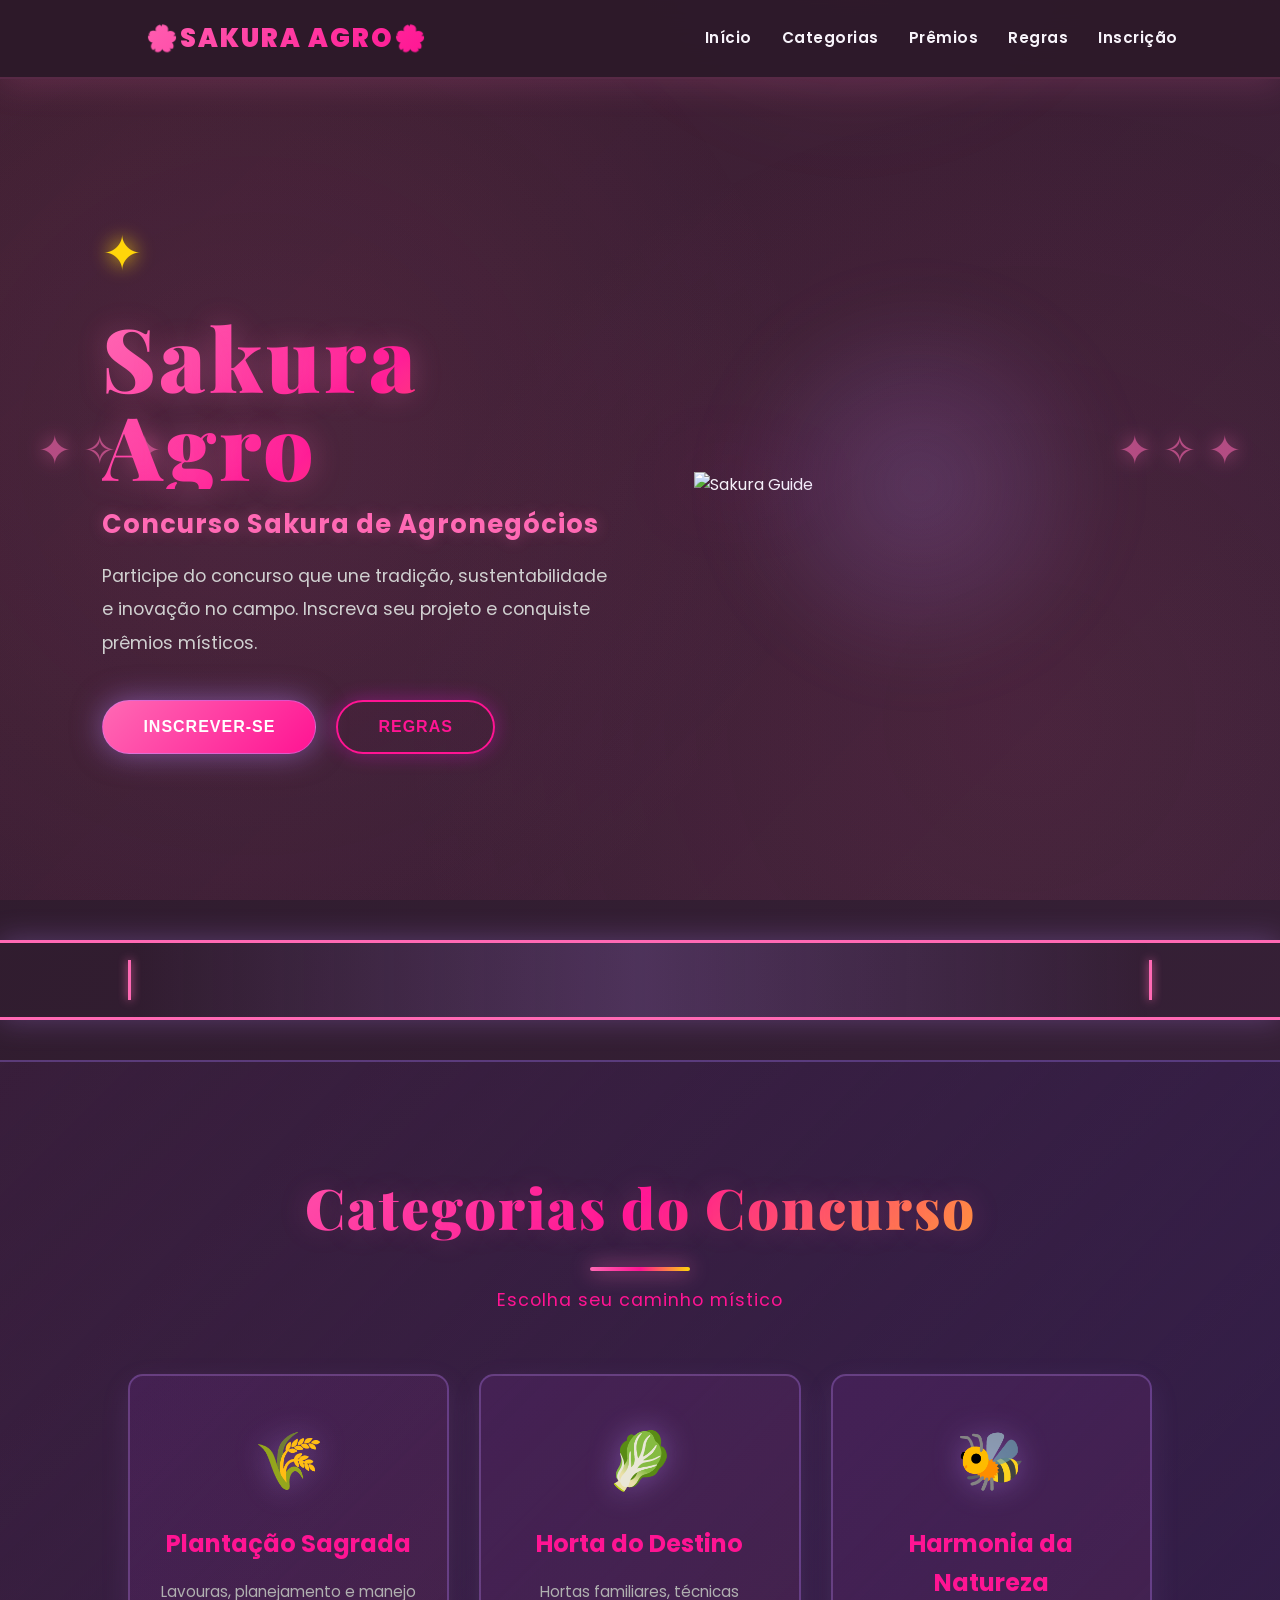
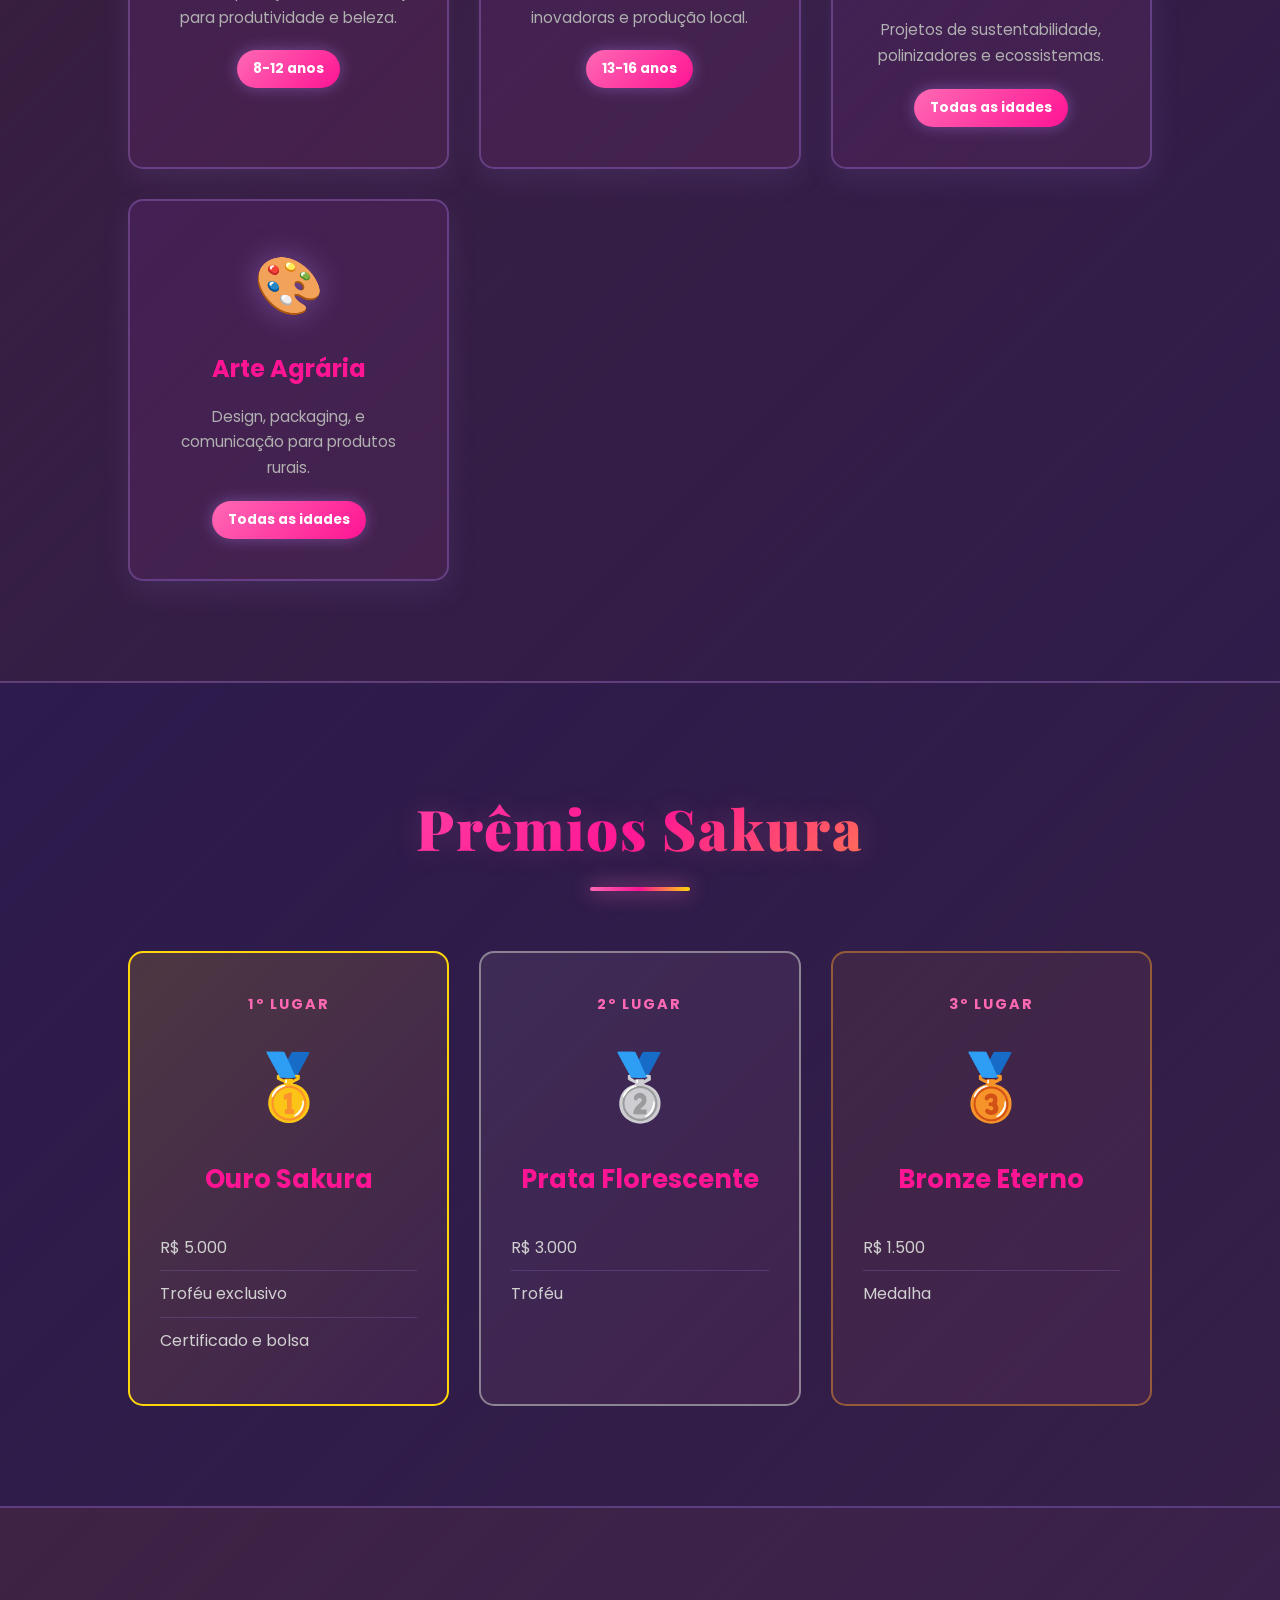
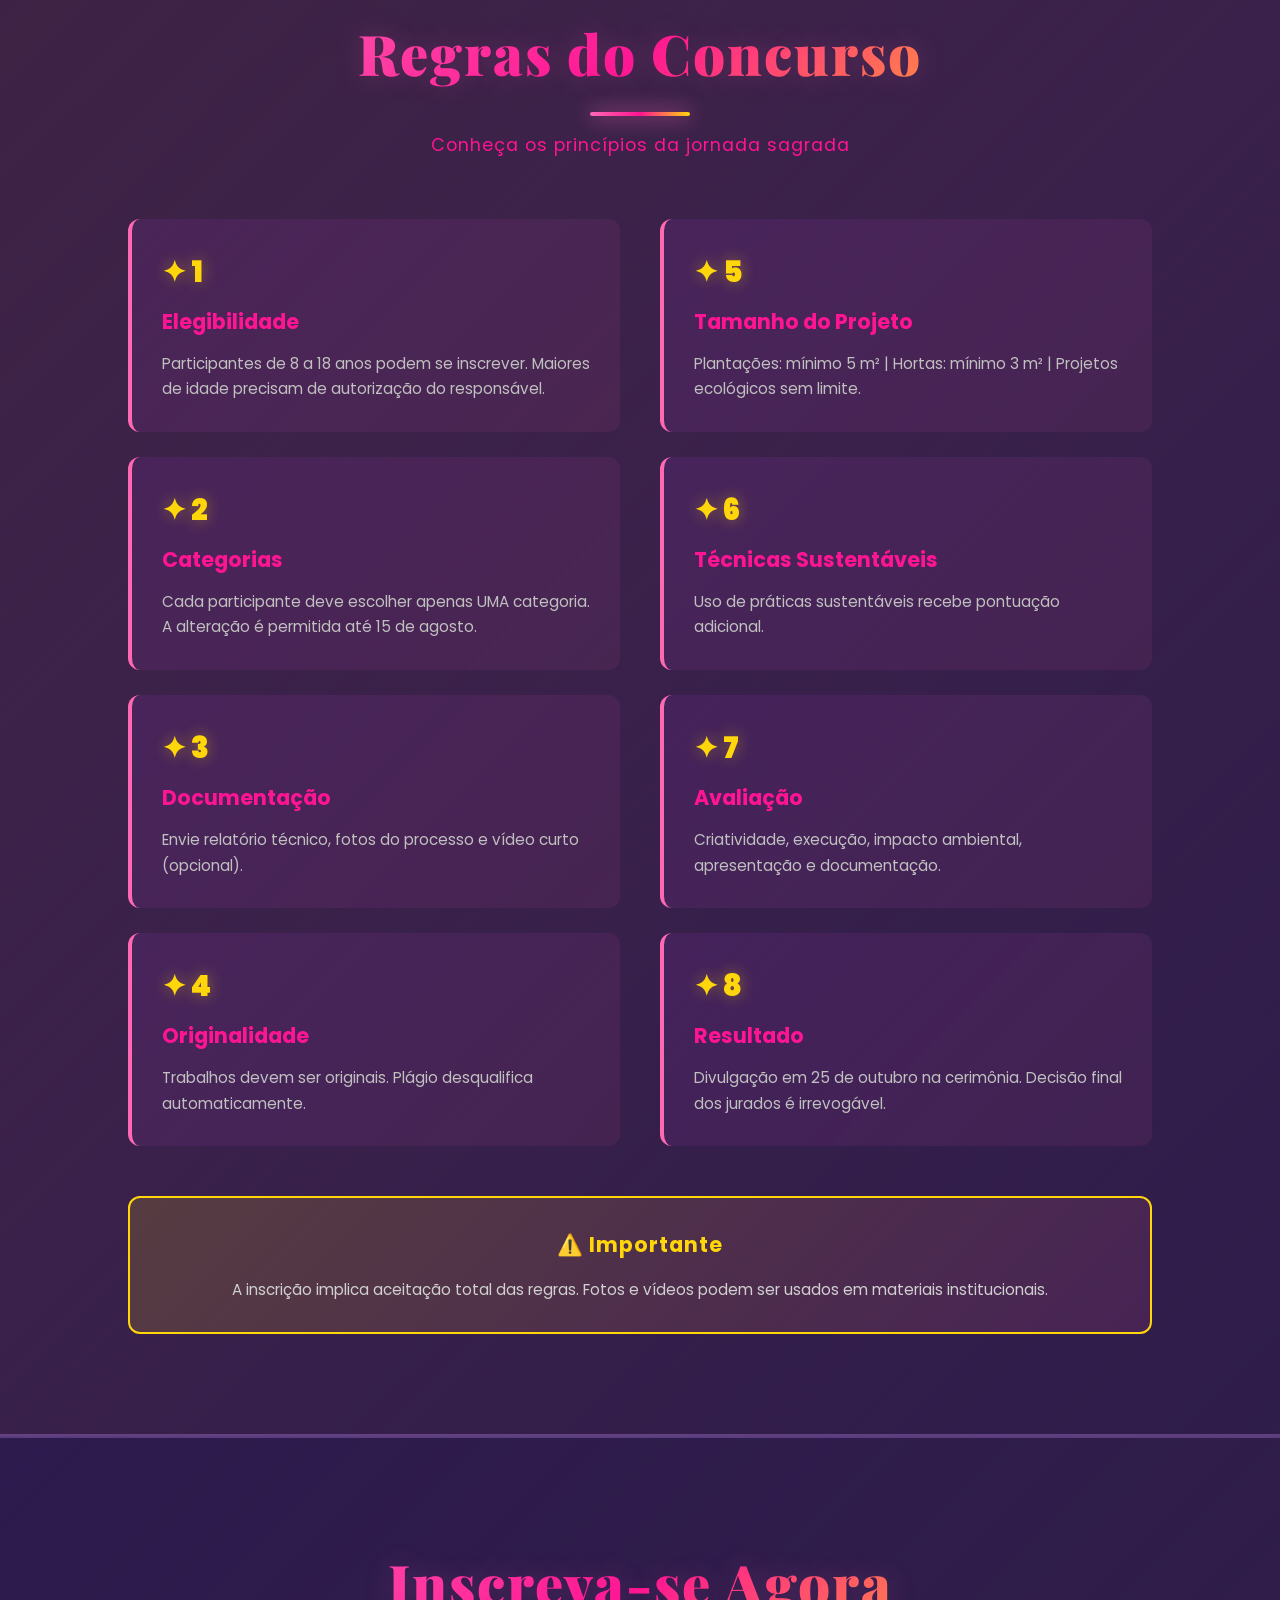
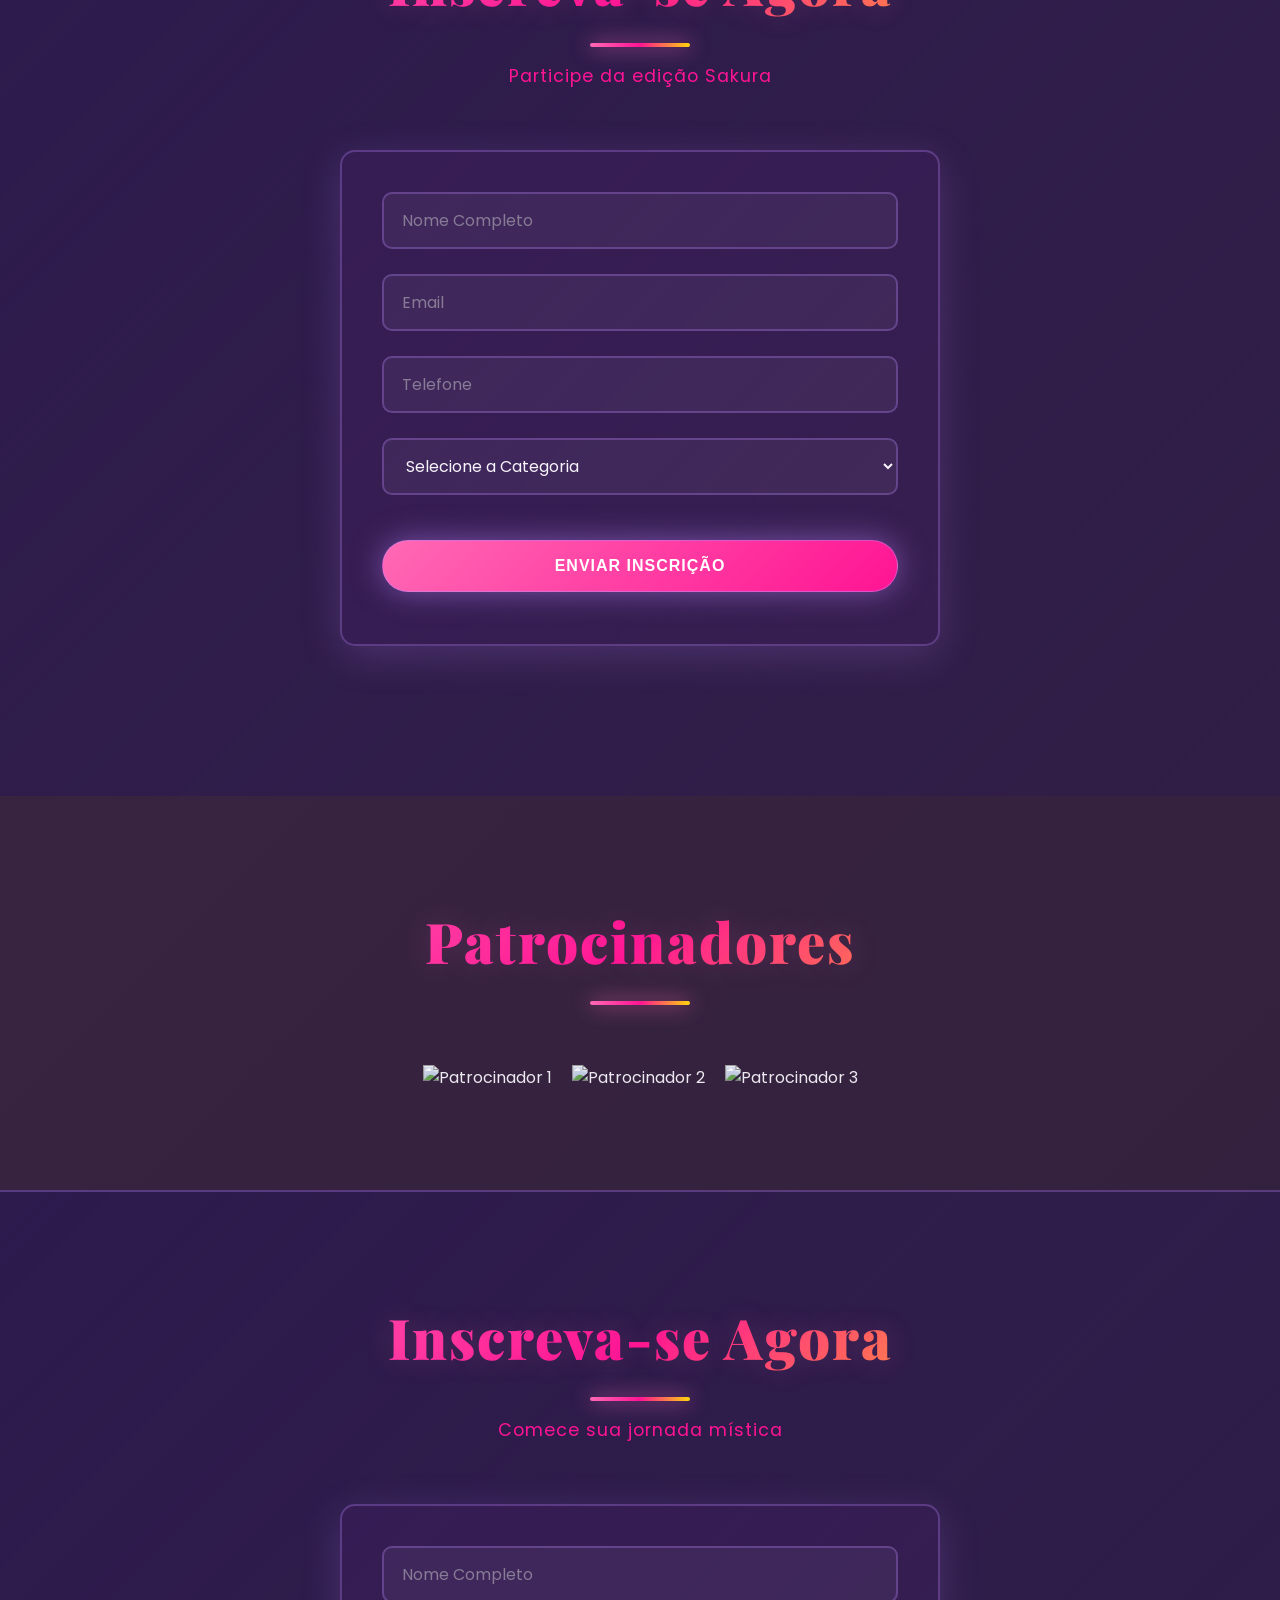
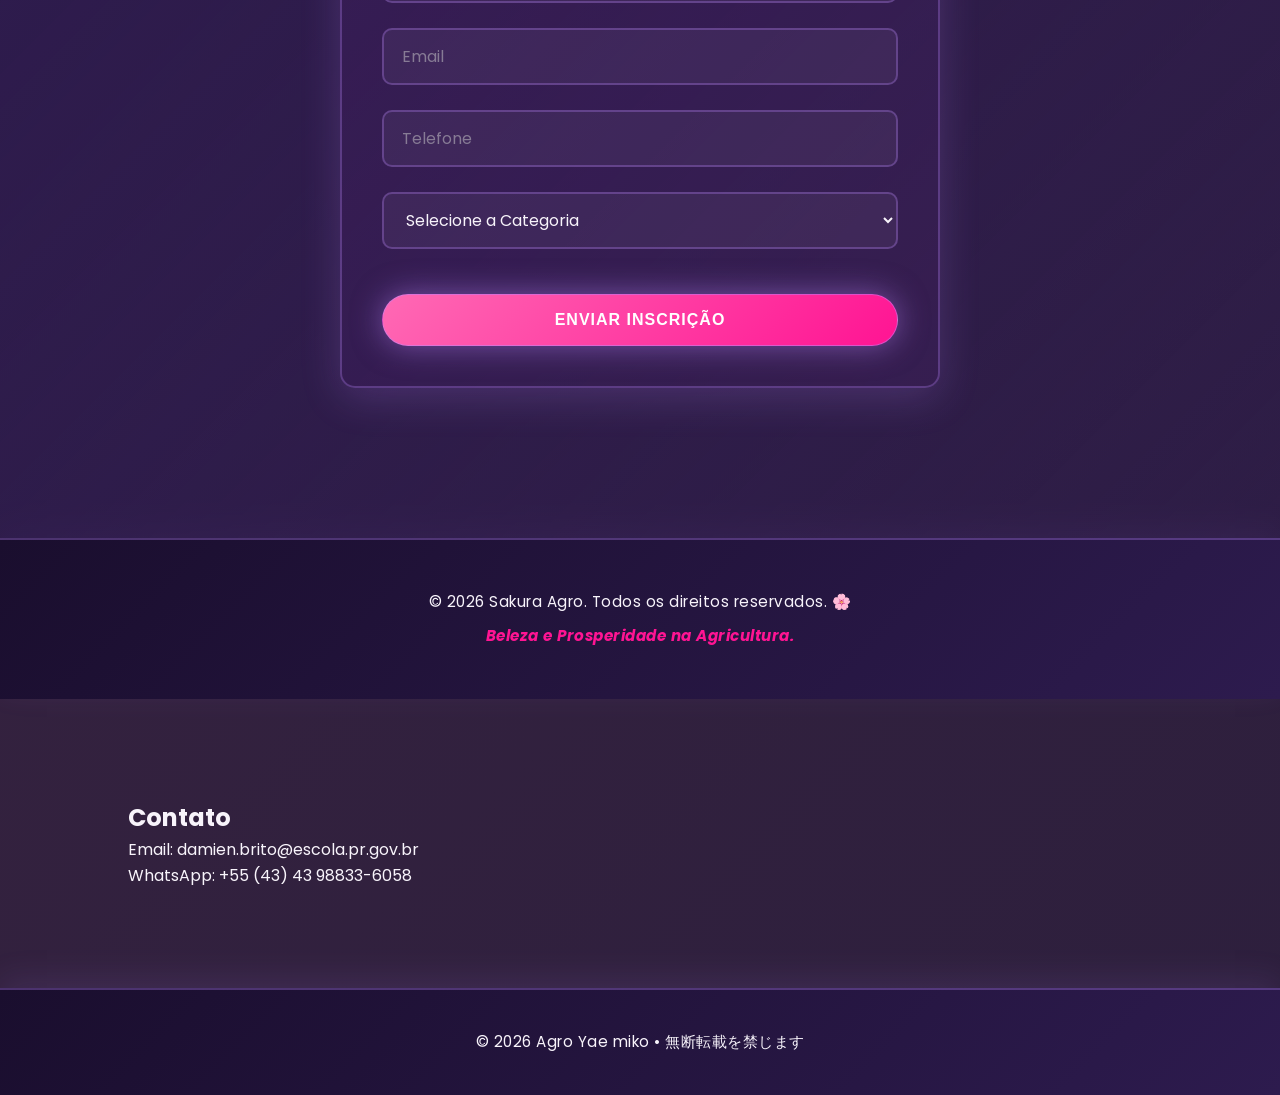
==== commit c7c9c60c: "jhj" ====
--- a/index.html
+++ b/index.html
@@ -241,45 +241,6 @@
 <!-- Recursos -->
 <!-- Recursos removidos conforme solicitado -->
 
-<!-- Contact -->
-<section id="contato" class="section section-contact">
-    <div class="section-title">
-        <h2>Contato</h2>
-        <div class="title-line"></div>
-    </div>
-    <div class="contact-grid">
-        <div>
-            <h4>Email</h4>
-            <p>contato@sakuraagro.org</p>
-        </div>
-        <div>
-            <h4>Telefone</h4>
-            <p>+55 (11) 99999-9999</p>
-        </div>
-        <div>
-            <h4>Local</h4>
-            <p>São Paulo, Brasil</p>
-        </div>
-    </div>
-</section>
-
-<!-- Footer -->
-<footer>
-    <div class="footer-content">
-        <p>&copy; 2026 Sakura Agro. Todos os direitos reservados. 🌸</p>
-        <p class="footer-tagline">Beleza e Prosperidade na Agricultura.</p>
-    </div>
-</footer>
-
-</body>
-</html>
-    
-    <div class="rules-note">
-        <h4>⚠️ Importante</h4>
-        <p>A participação no concurso implica na aceitação de todas as regras. Fotos e vídeos podem ser usados em mídia institucional.</p>
-    </div>
-</section>
-
 <!-- Registration Section -->
 <section id="inscricao" class="section section-registration">
     <div class="section-title">
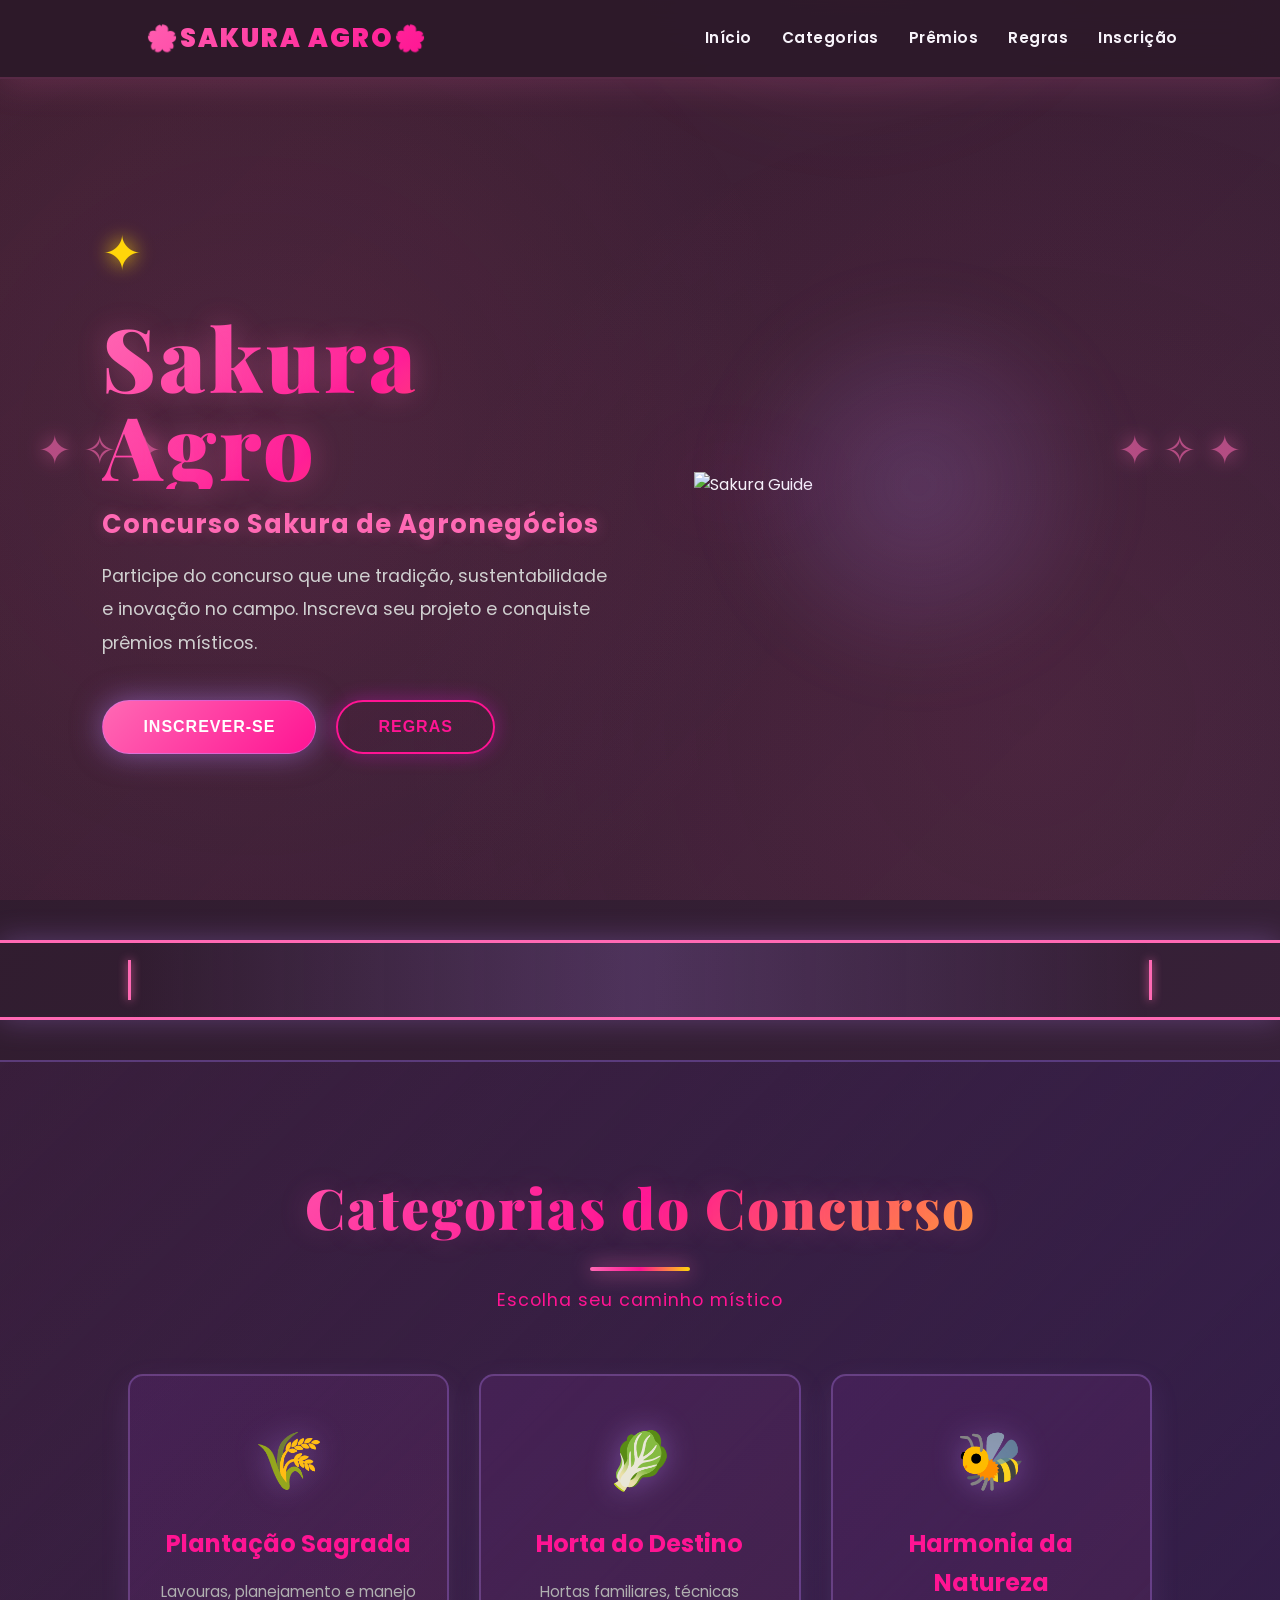
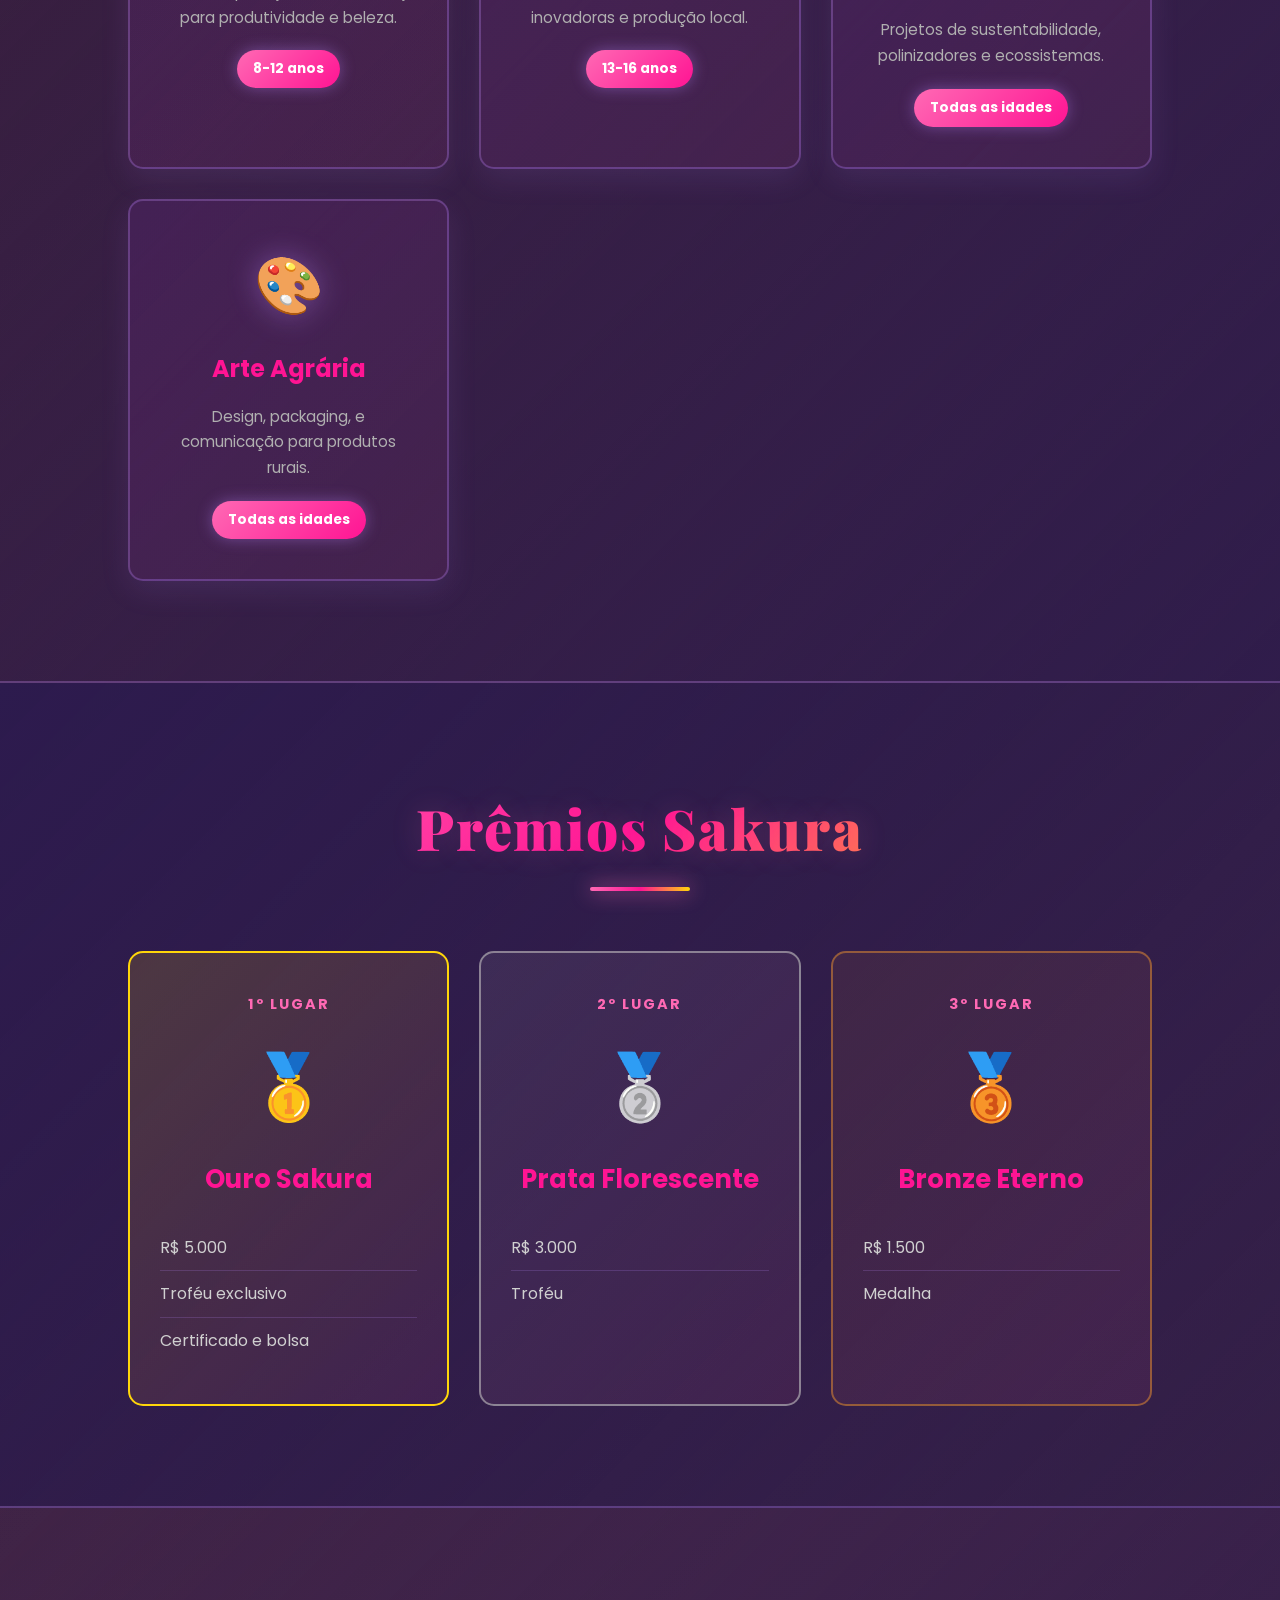
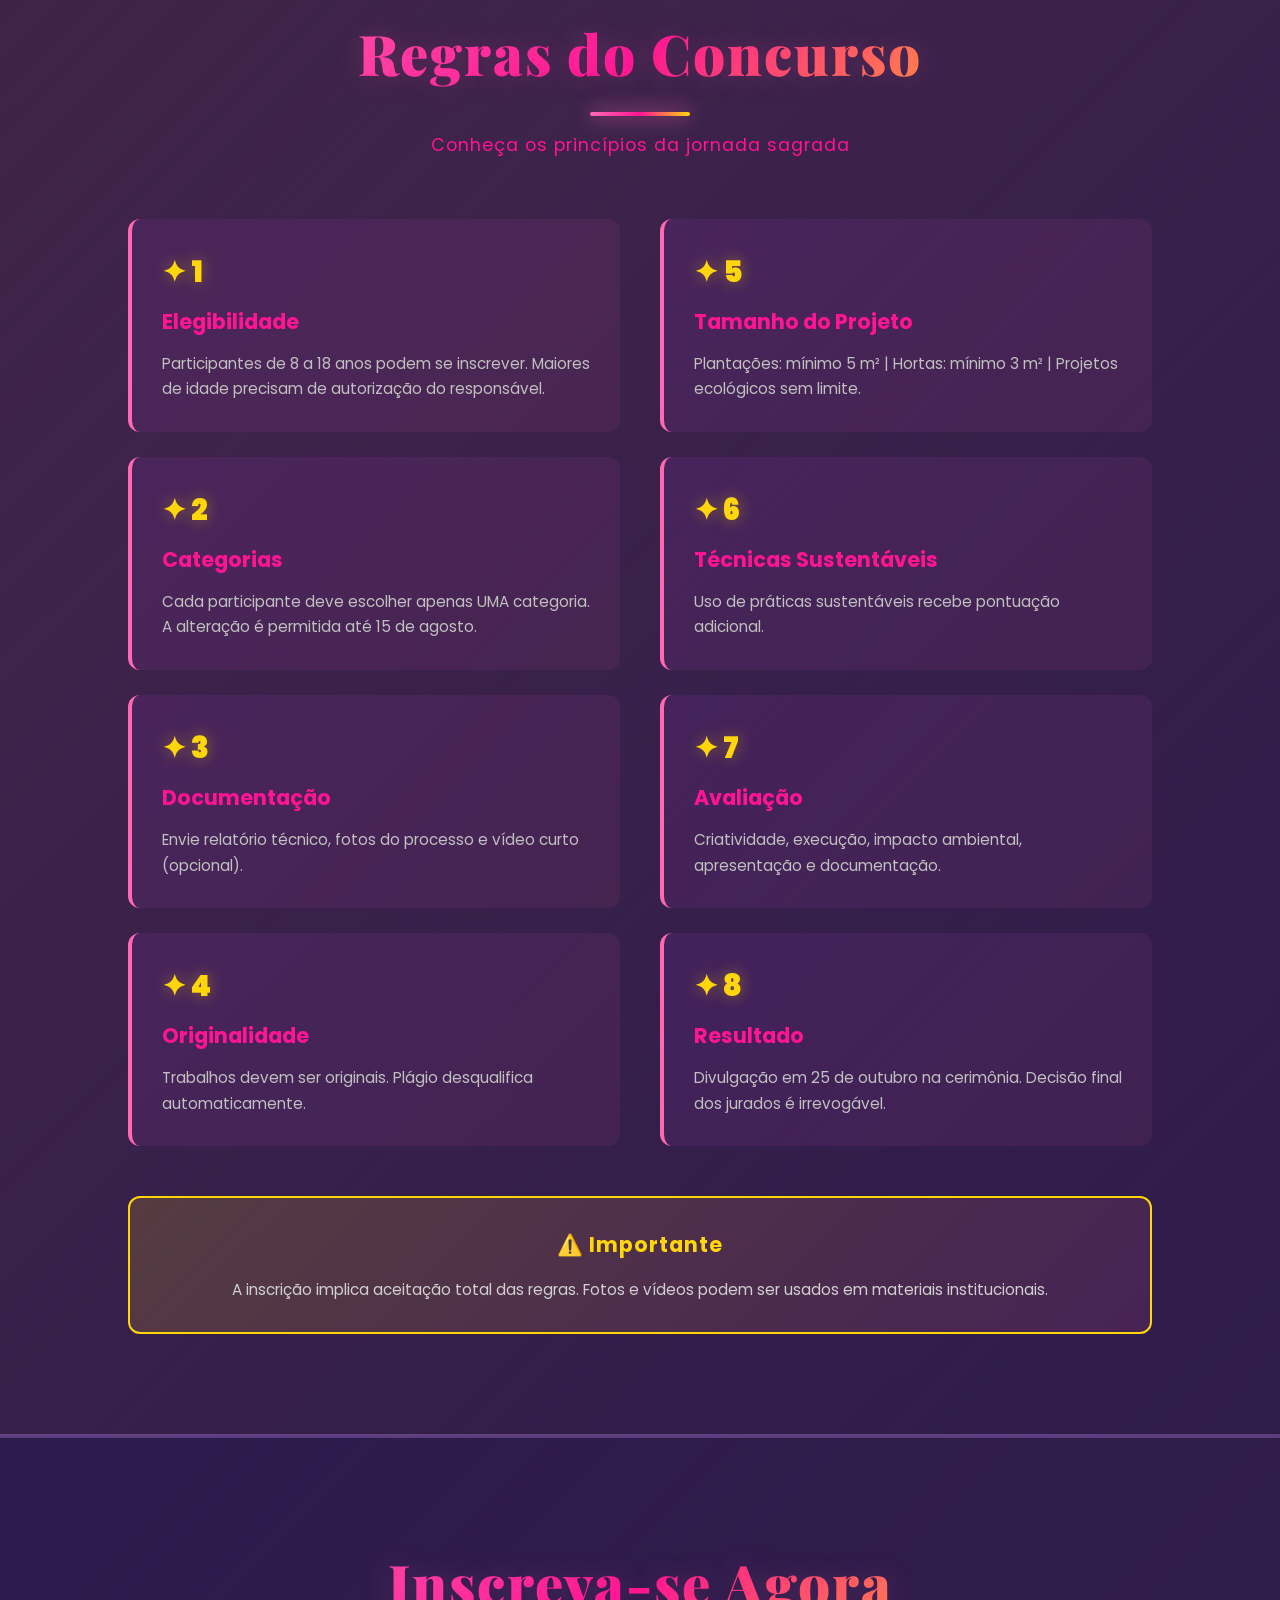
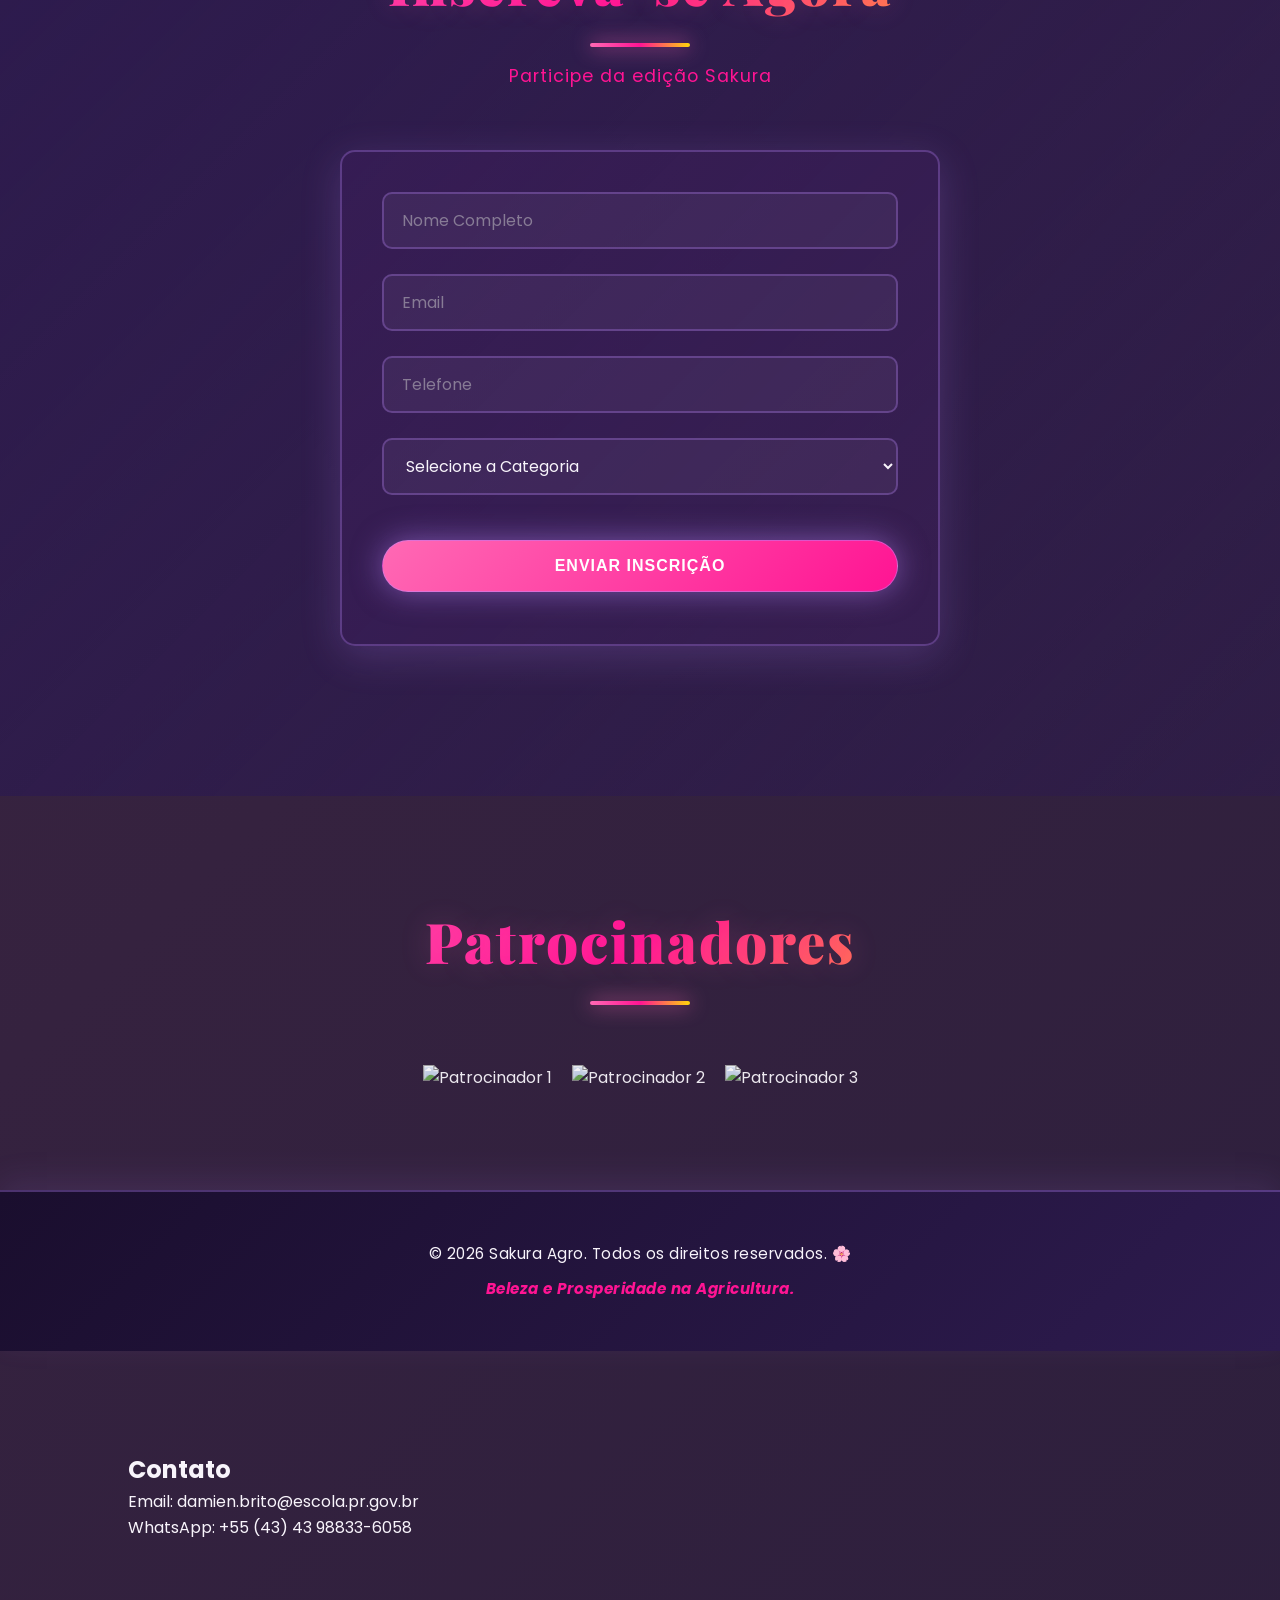
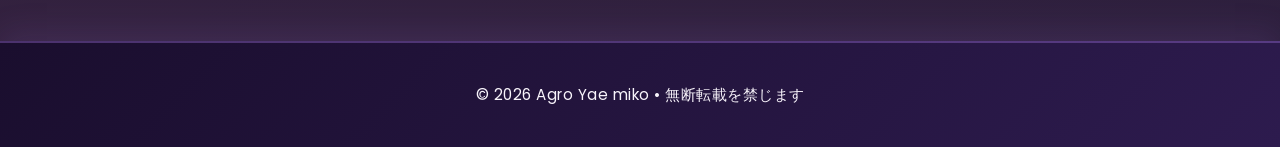
==== commit e815e7d7: "ij" ====
--- a/index.html
+++ b/index.html
@@ -1,8 +1,3 @@
-<!DOCTYPE html>
-<html lang="pt-BR">
-<head>
-<meta charset="UTF-8">
-<meta name="viewport" content="width=device-width, initial-scale=1.0">
 <!DOCTYPE html>
 <html lang="pt-BR">
 <head>
@@ -241,39 +236,6 @@
 <!-- Recursos -->
 <!-- Recursos removidos conforme solicitado -->
 
-<!-- Registration Section -->
-<section id="inscricao" class="section section-registration">
-    <div class="section-title">
-        <h2>Inscreva-se Agora</h2>
-        <div class="title-line"></div>
-        <p class="section-subtitle">Comece sua jornada mística</p>
-    </div>
-    
-    <div class="registration-form">
-        <form>
-            <div class="form-group">
-                <input type="text" placeholder="Nome Completo" required>
-            </div>
-            <div class="form-group">
-                <input type="email" placeholder="Email" required>
-            </div>
-            <div class="form-group">
-                <input type="tel" placeholder="Telefone" required>
-            </div>
-            <div class="form-group">
-                <select required>
-                    <option value="">Selecione a Categoria</option>
-                    <option value="plantacao">Plantação Sagrada</option>
-                    <option value="horta">Horta do Destino</option>
-                    <option value="harmonia">Harmonia da Natureza</option>
-                    <option value="arte">Arte Agrária</option>
-                </select>
-            </div>
-            <button type="submit" class="btn btn-primary btn-submit">Enviar Inscrição</button>
-        </form>
-    </div>
-</section>
-
 <!-- Footer -->
 <footer>
     <div class="footer-content">
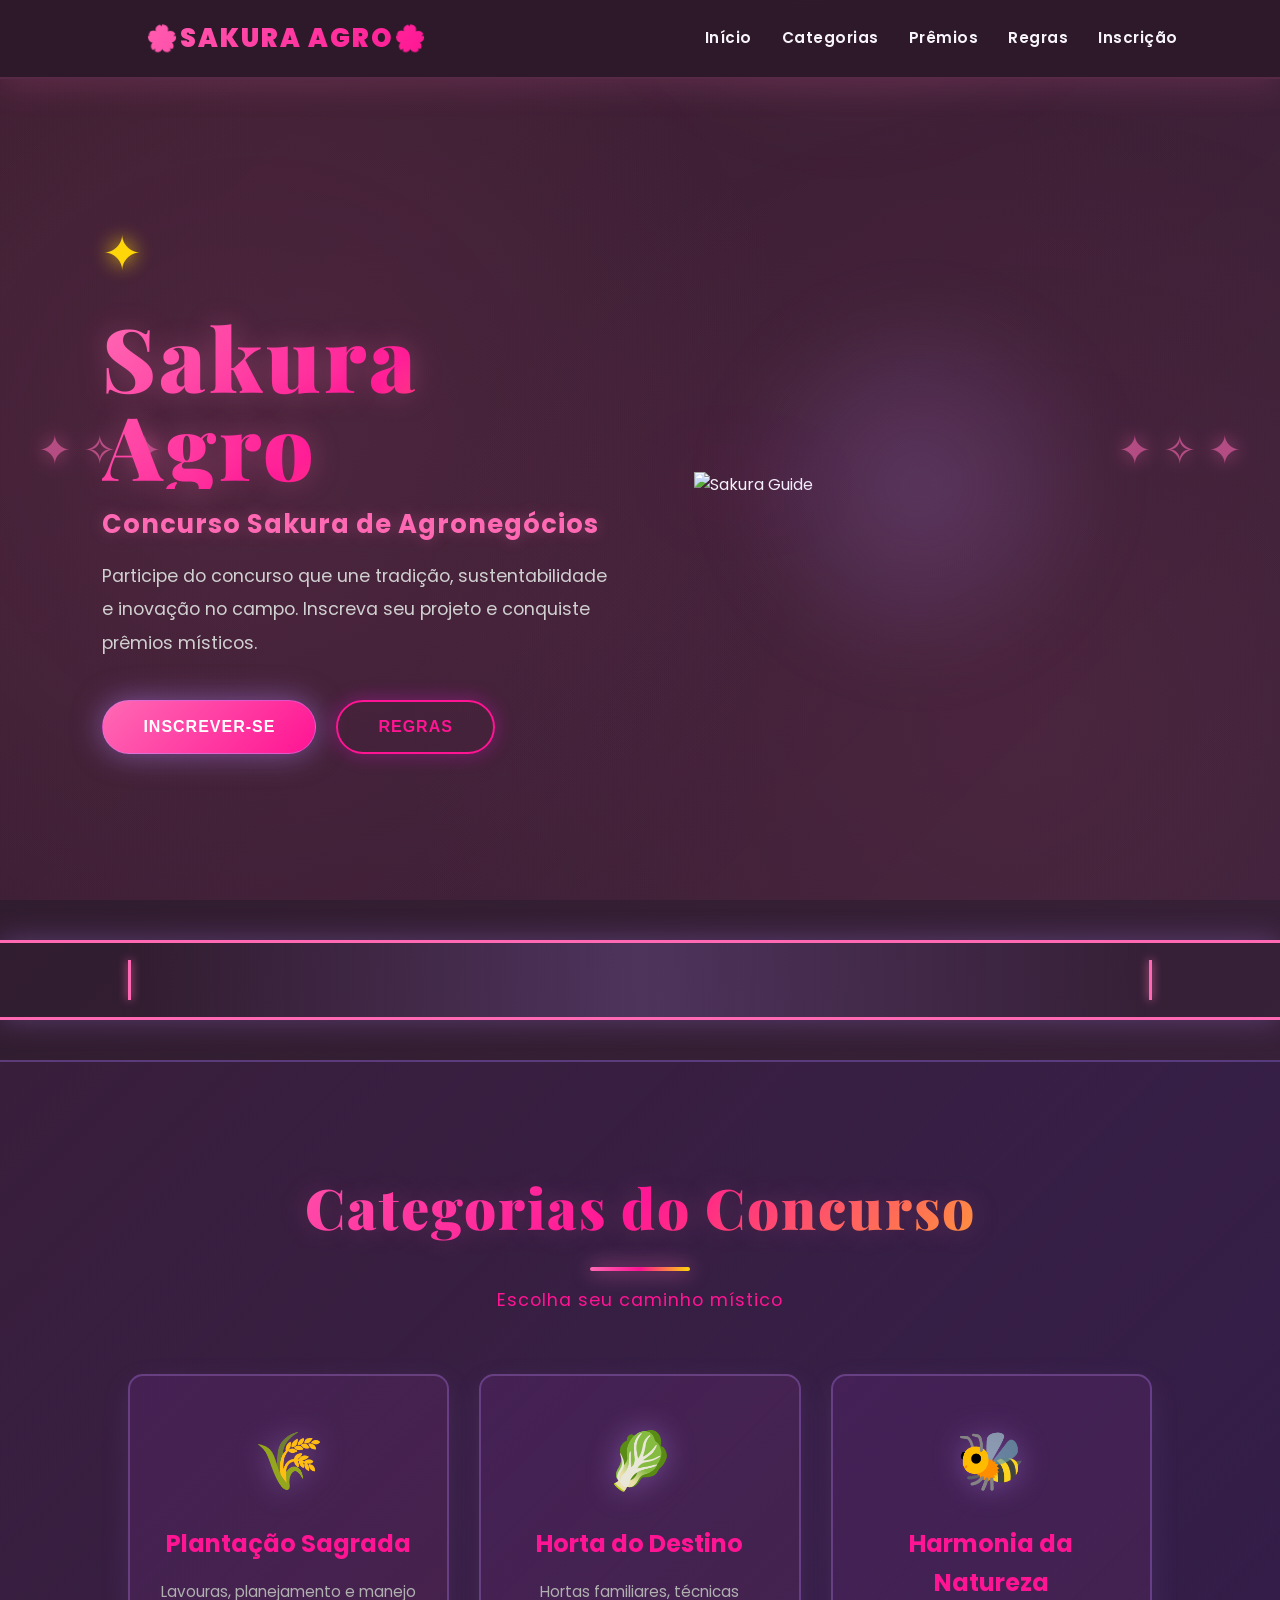
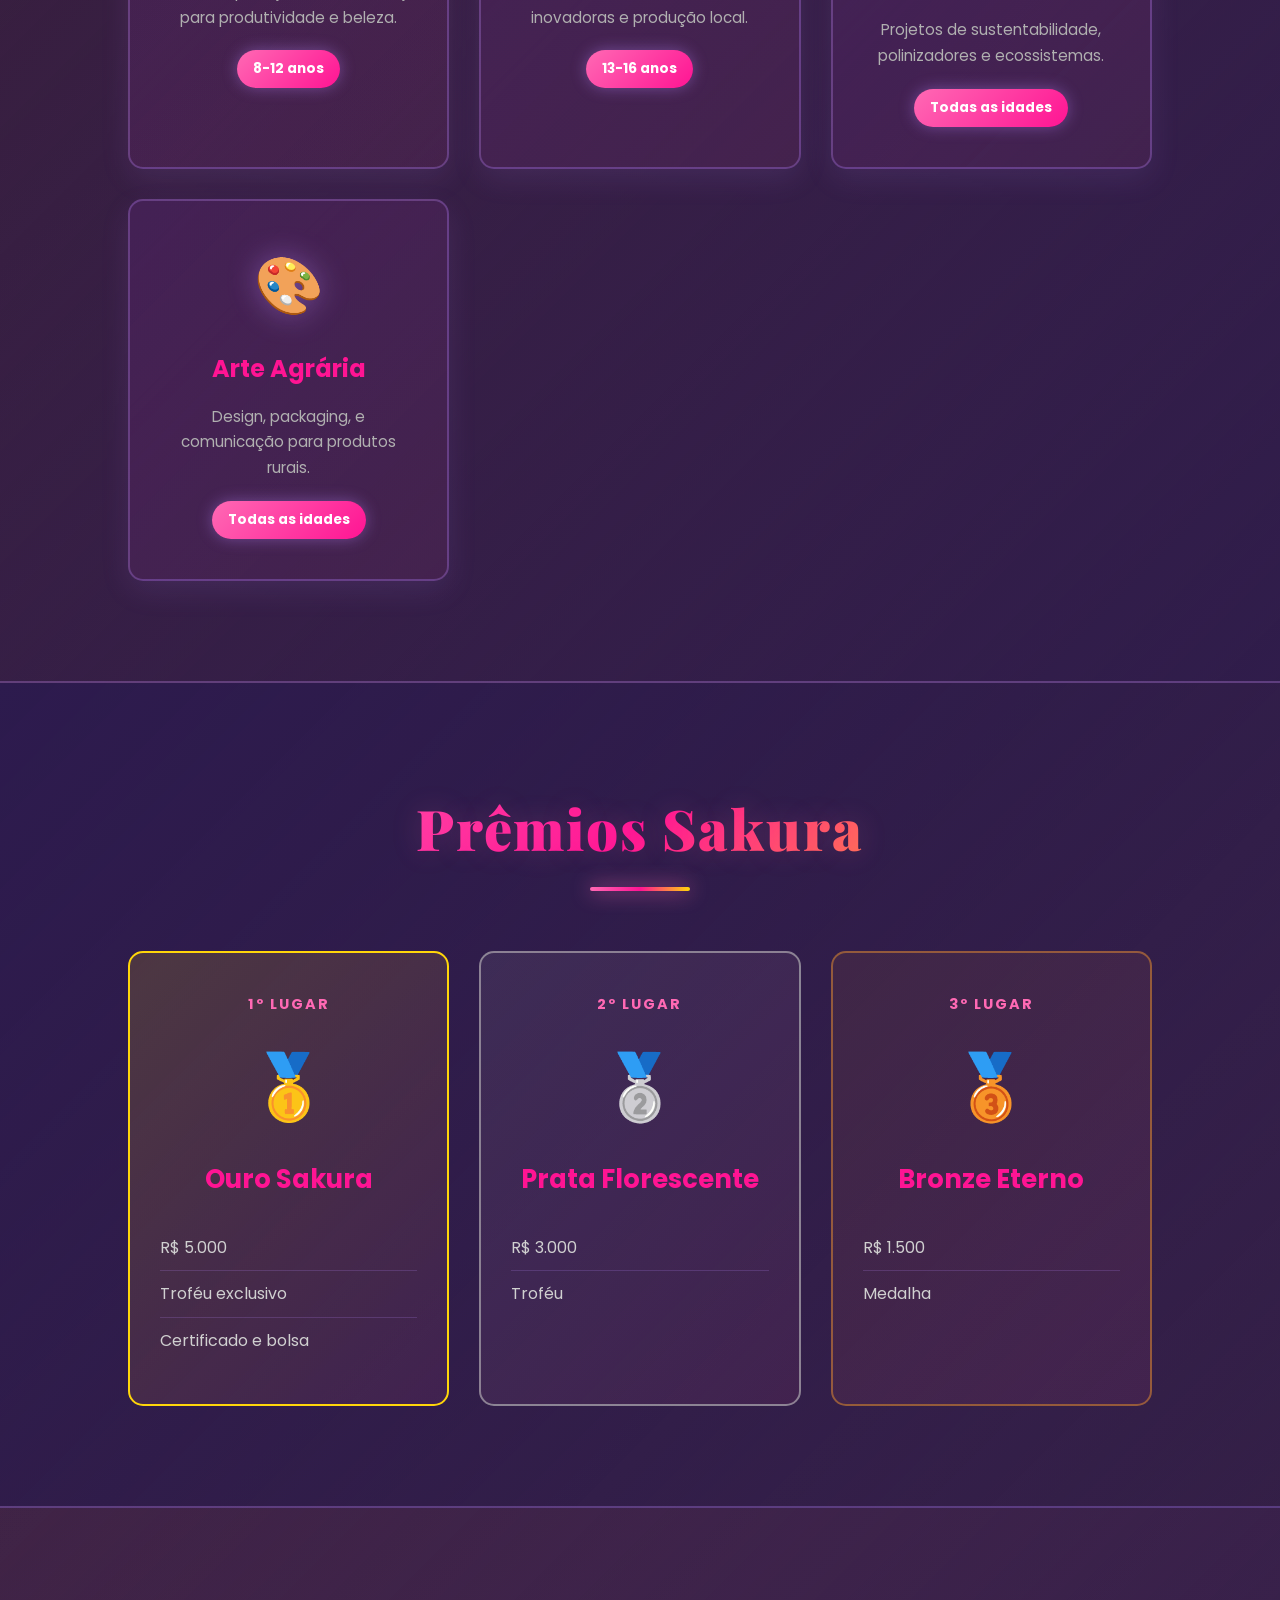
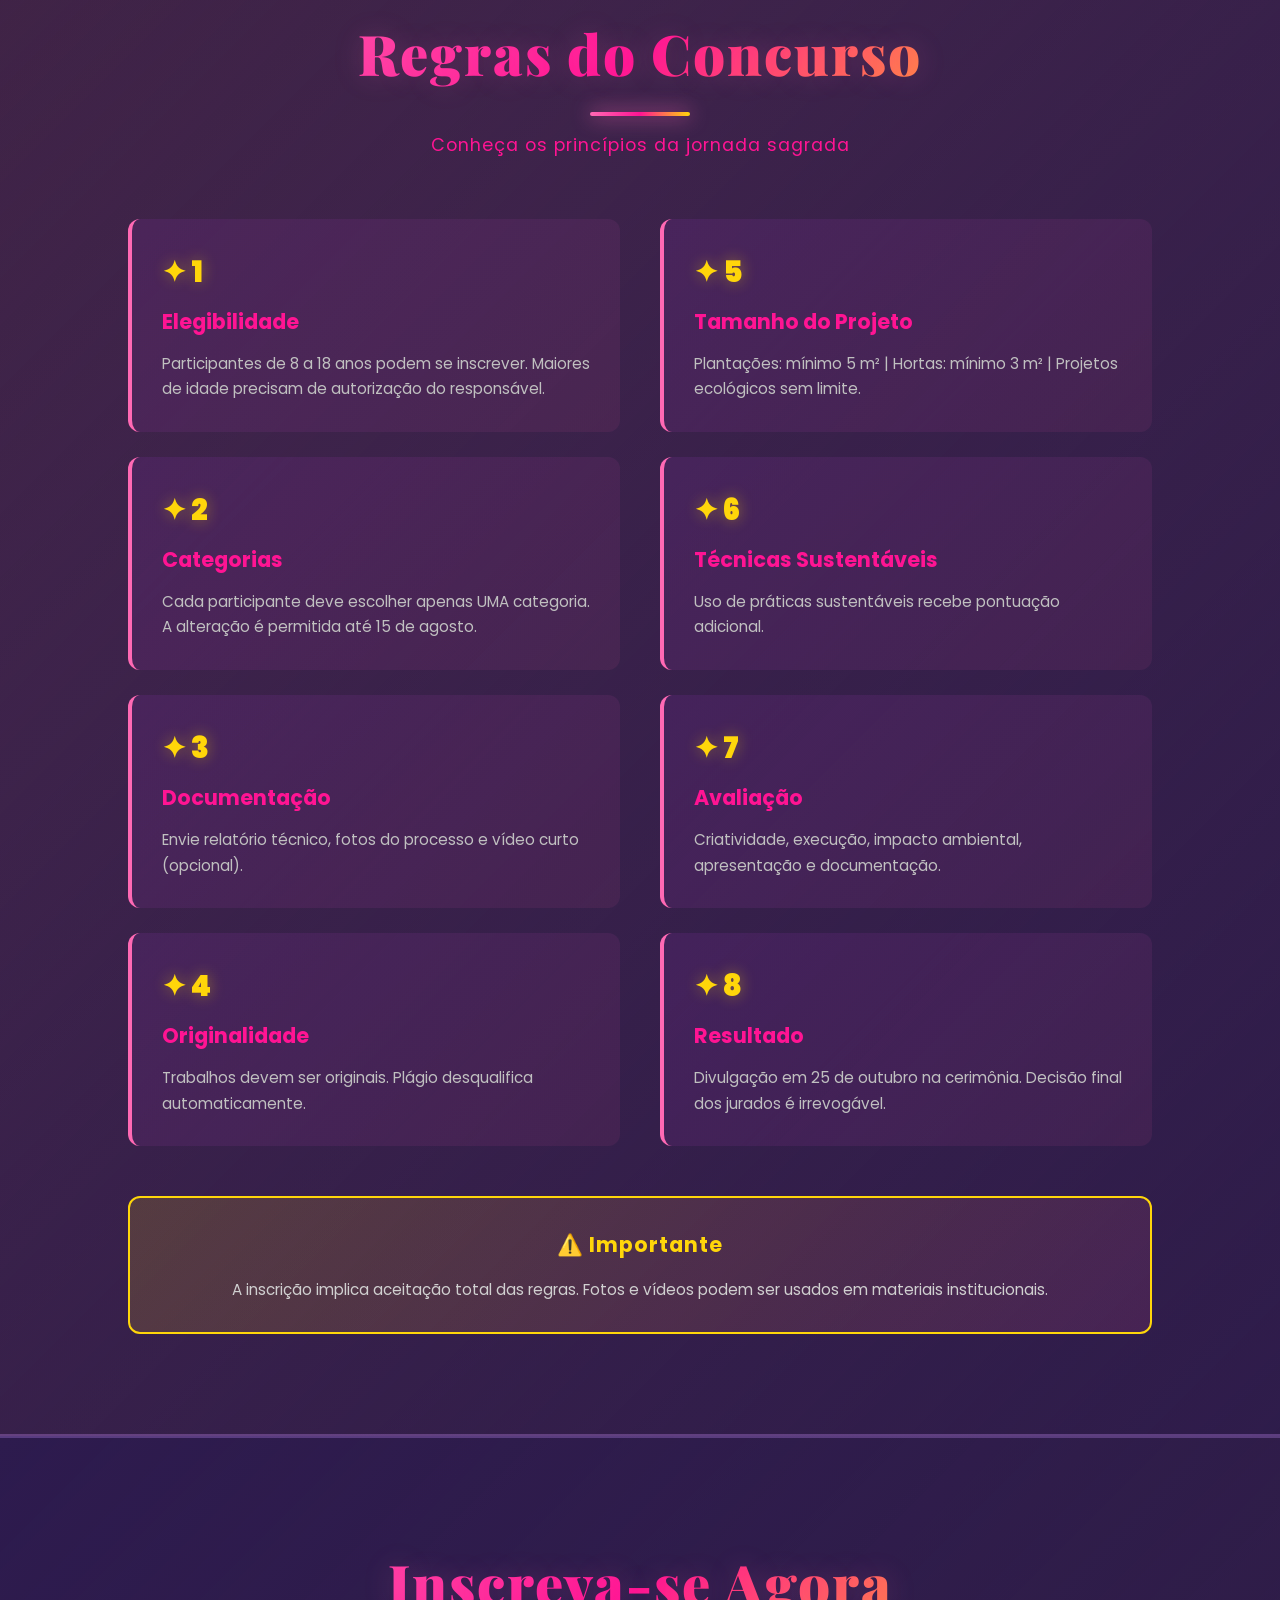
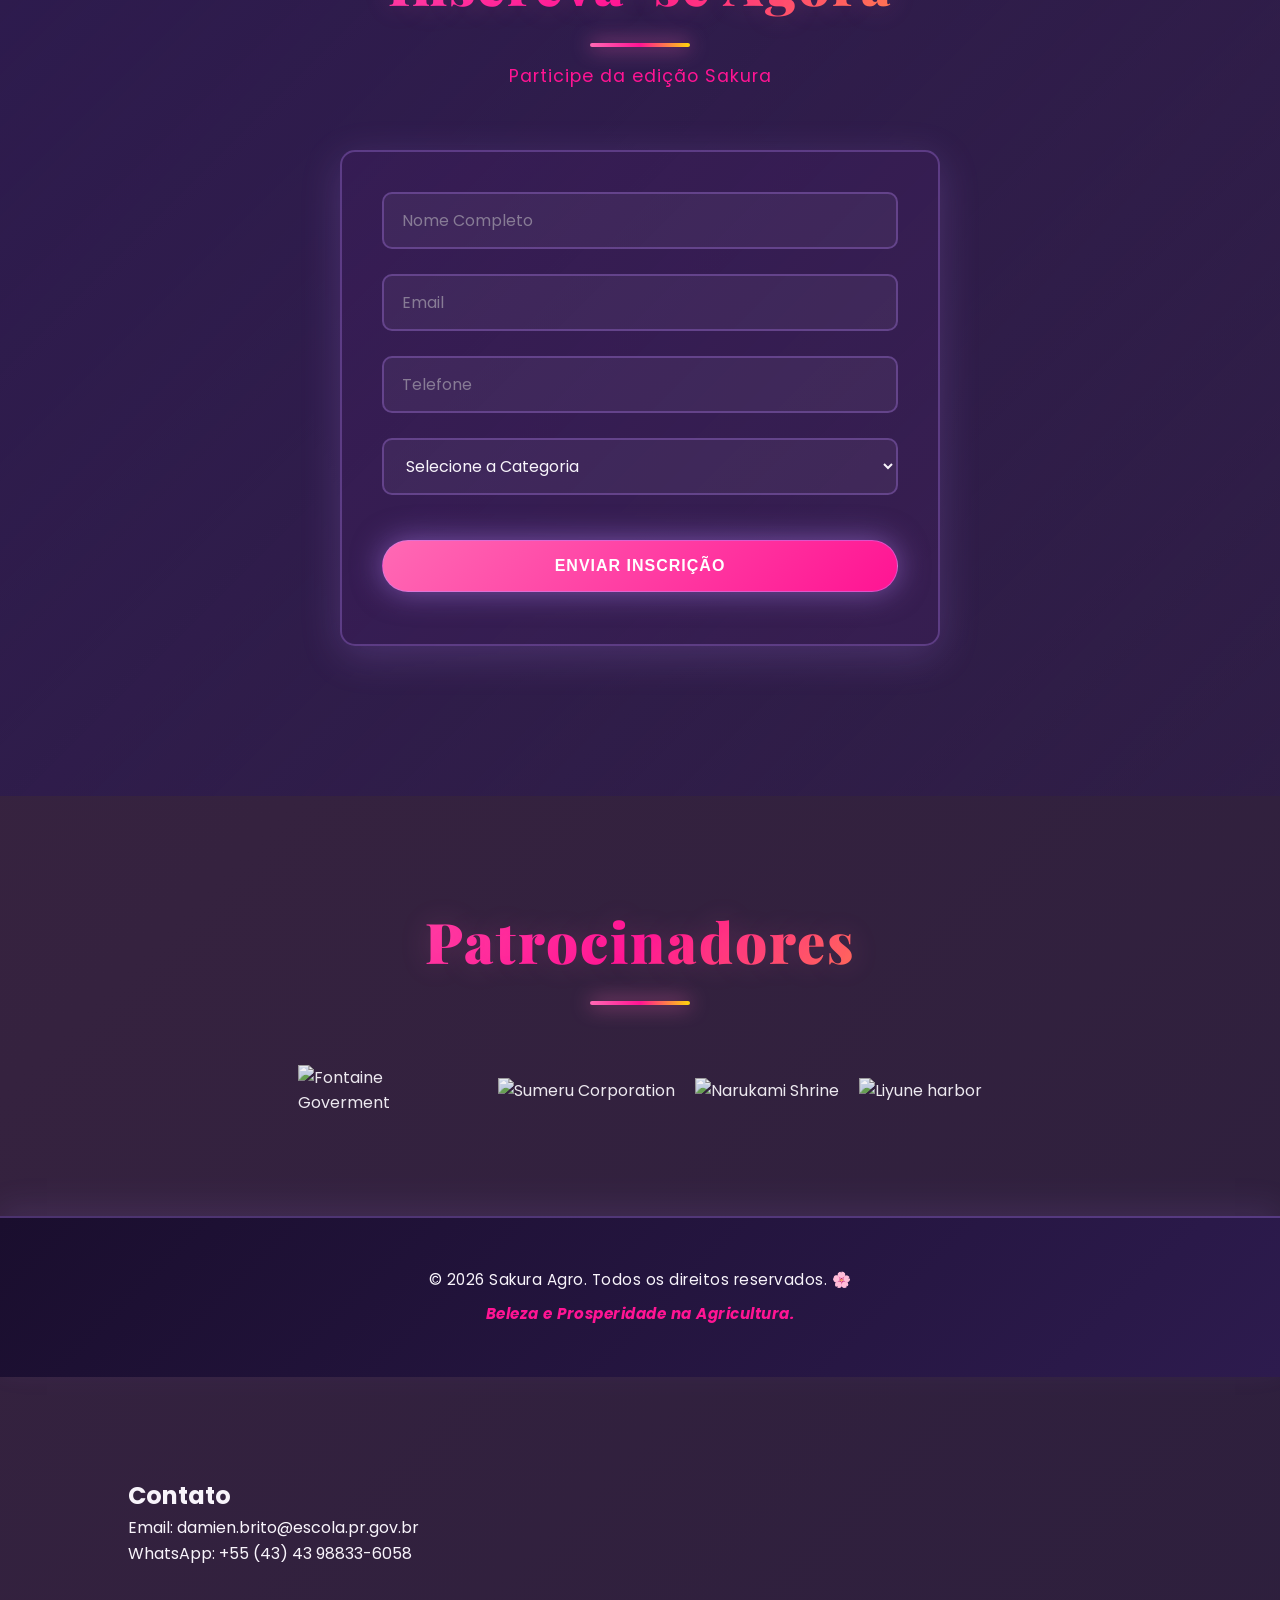
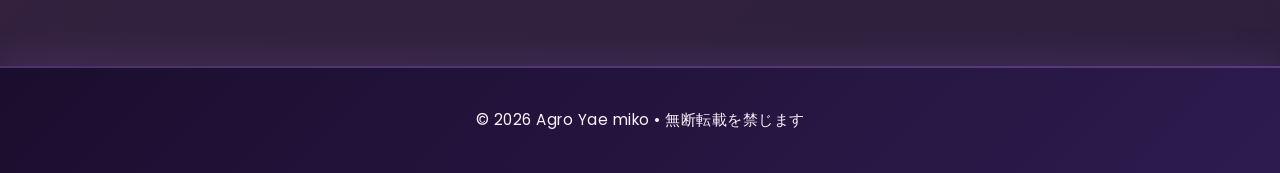
==== commit 3197c65e: "s" ====
--- a/index.html
+++ b/index.html
@@ -227,16 +227,12 @@
         <div class="title-line"></div>
     </div>
     <div class="sponsors-grid">
-        <img src="https://via.placeholder.com/180x80?text=Patrocinador+1" alt="Patrocinador 1">
-        <img src="https://via.placeholder.com/180x80?text=Patrocinador+2" alt="Patrocinador 2">
-        <img src="https://via.placeholder.com/180x80?text=Patrocinador+3" alt="Patrocinador 3">
-    </div>
-</section>
-
-<!-- Recursos -->
-<!-- Recursos removidos conforme solicitado -->
-
-<!-- Footer -->
+        <img src="https://i.pinimg.com/1200x/1a/83/44/1a834451428a2a9a64dd403f55b60fff.jpg" alt="Fontaine Goverment">
+        <img src="https://i.pinimg.com/1200x/a7/0e/d1/a70ed110e1bf7dfa4d4fc2fdf993f224.jpg" alt="Sumeru Corporation">
+        <img src="https://i.pinimg.com/1200x/59/bc/20/59bc202d70ffbcce780dacec25b6aa6b.jpg" alt="Narukami Shrine">
+        <img src="https://i.pinimg.com/1200x/6c/08/5d/6c085d17c82d0648b379d2c2f9f235dd.jpg" alt="Liyune harbor">
+    </div>
+</section>
 <footer>
     <div class="footer-content">
         <p>&copy; 2026 Sakura Agro. Todos os direitos reservados. 🌸</p>
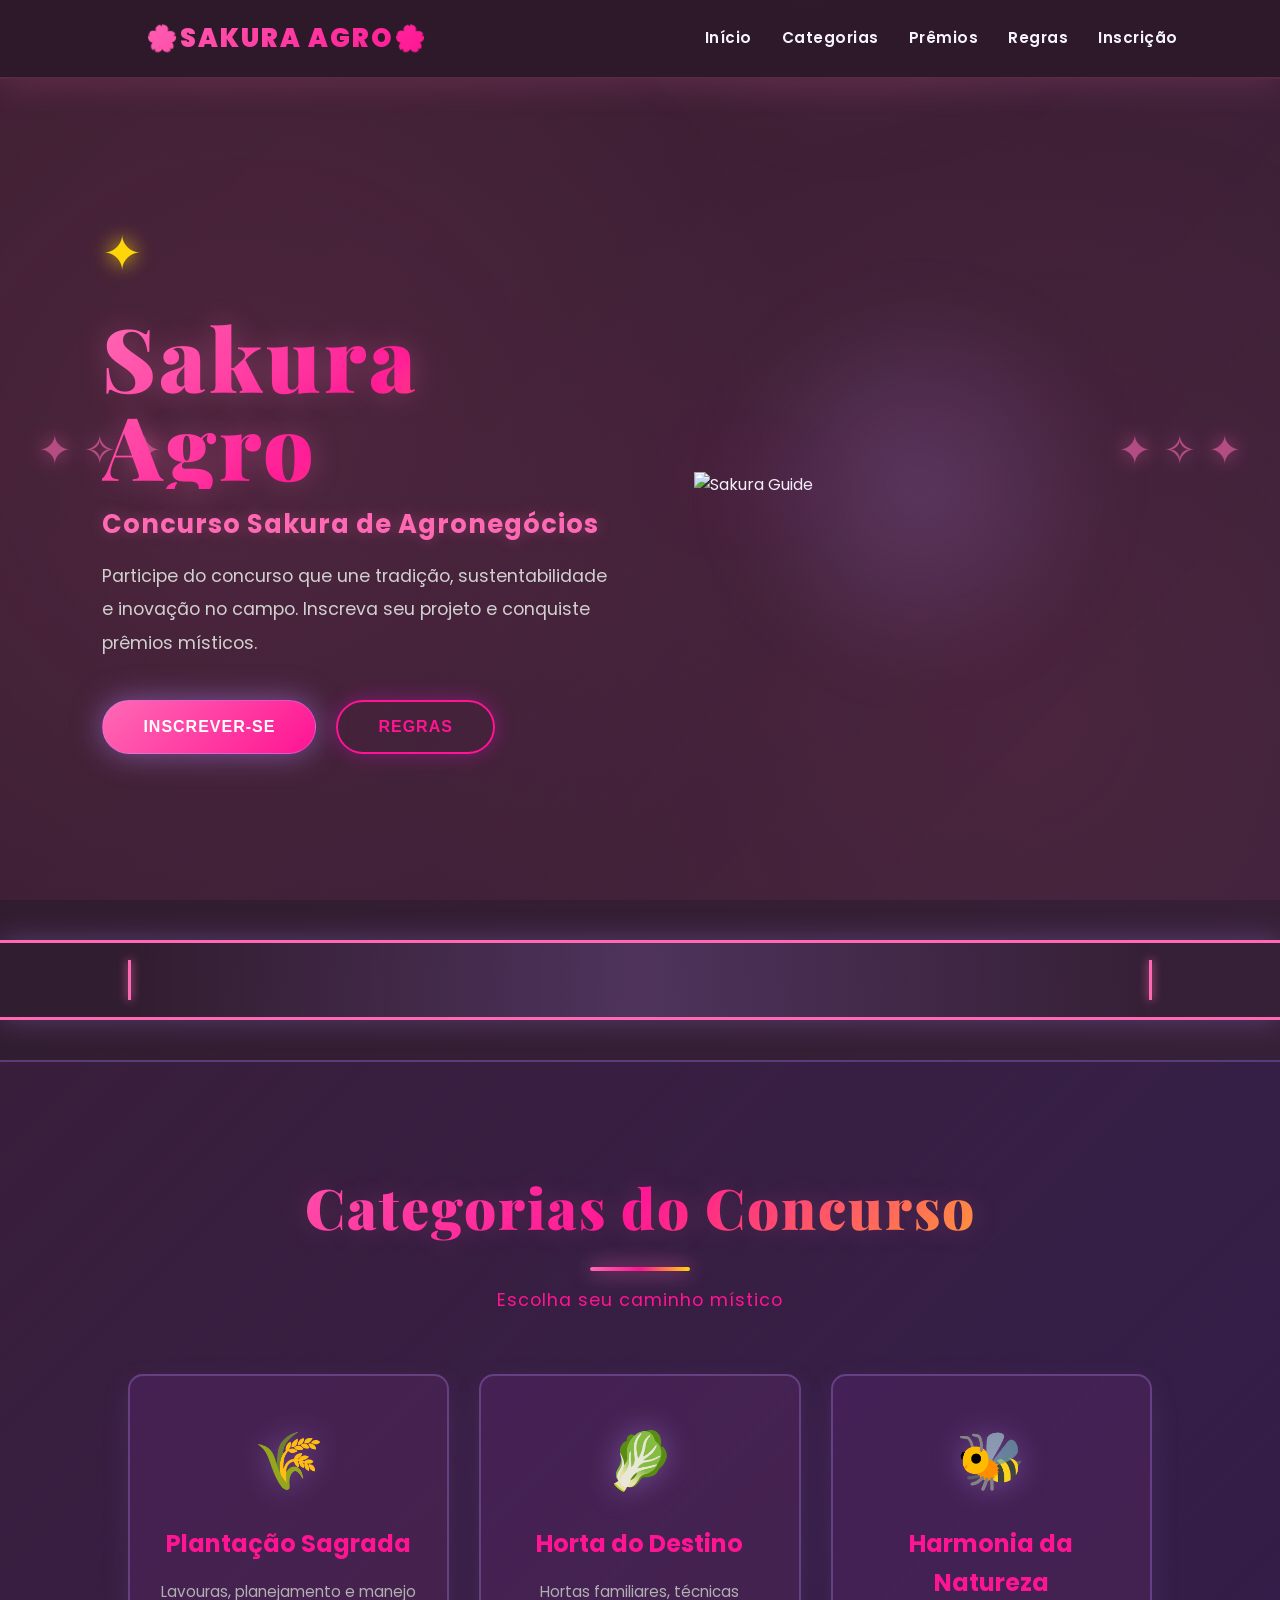
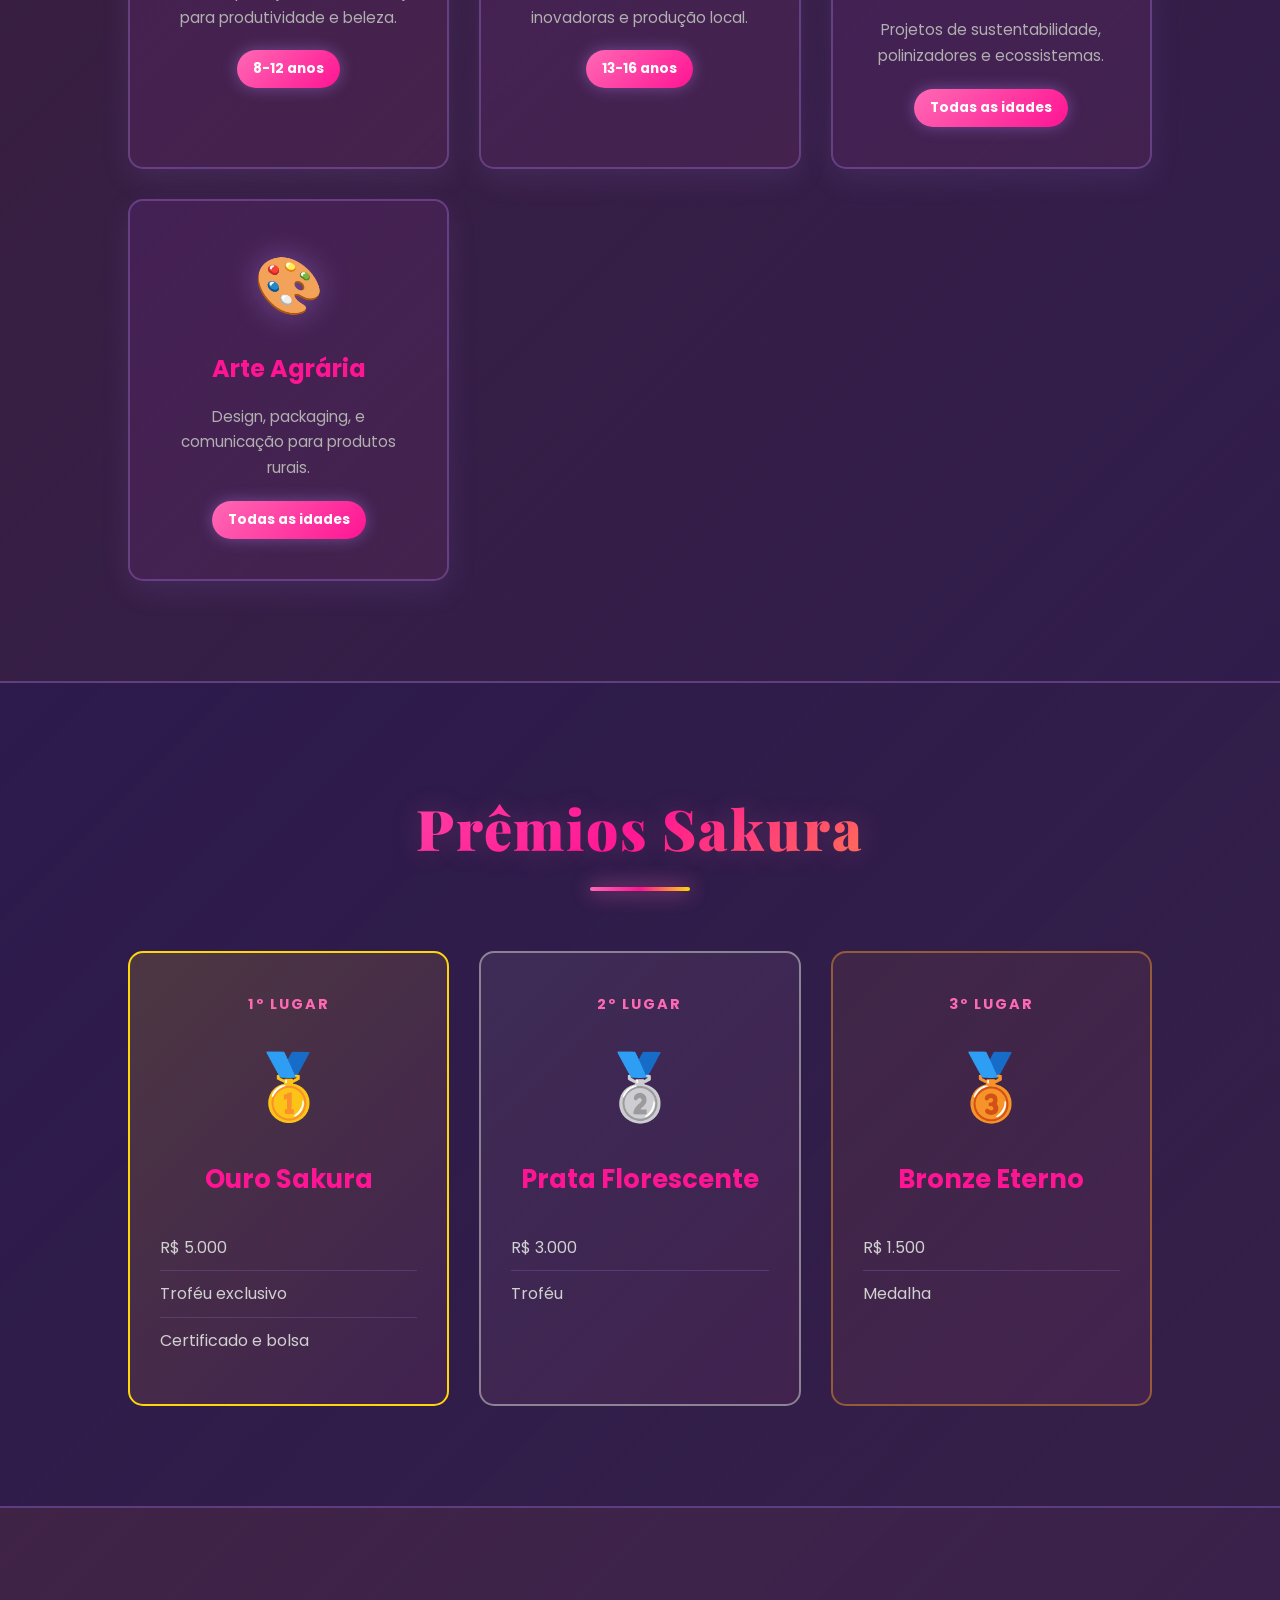
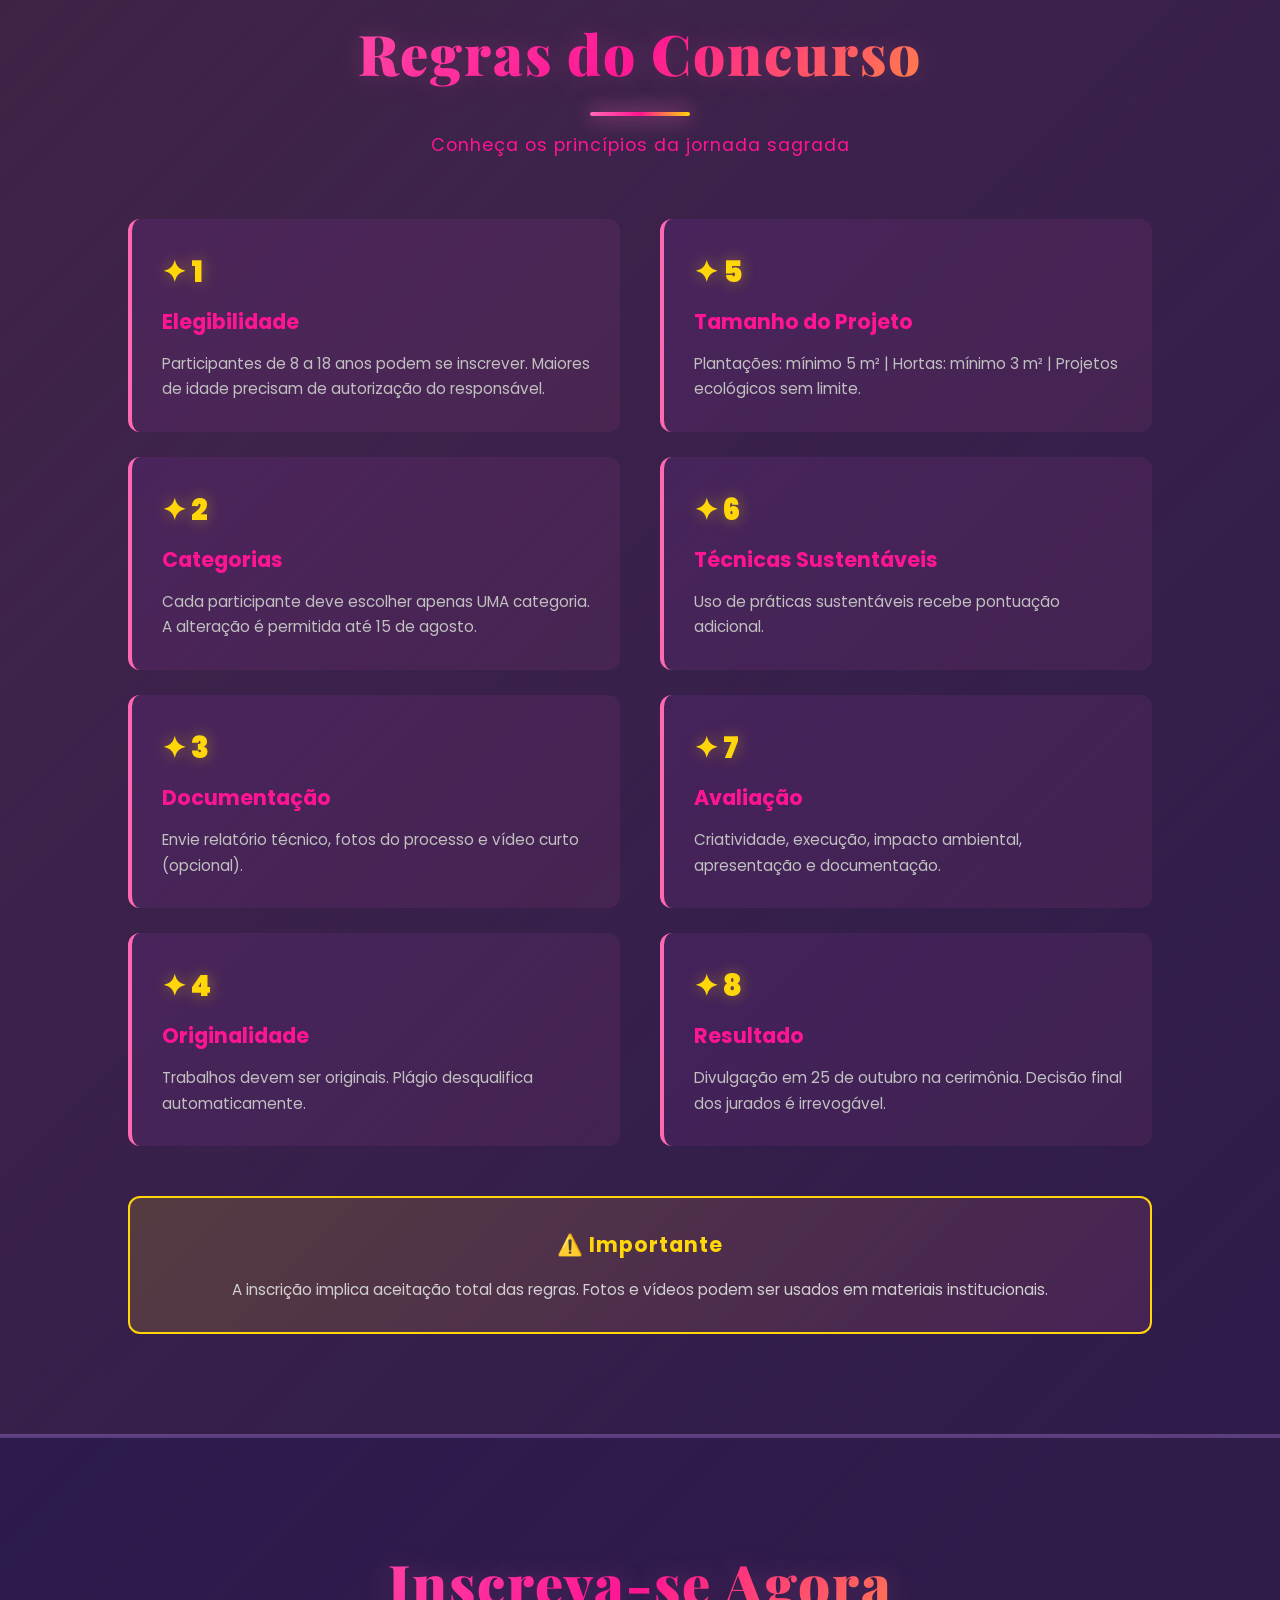
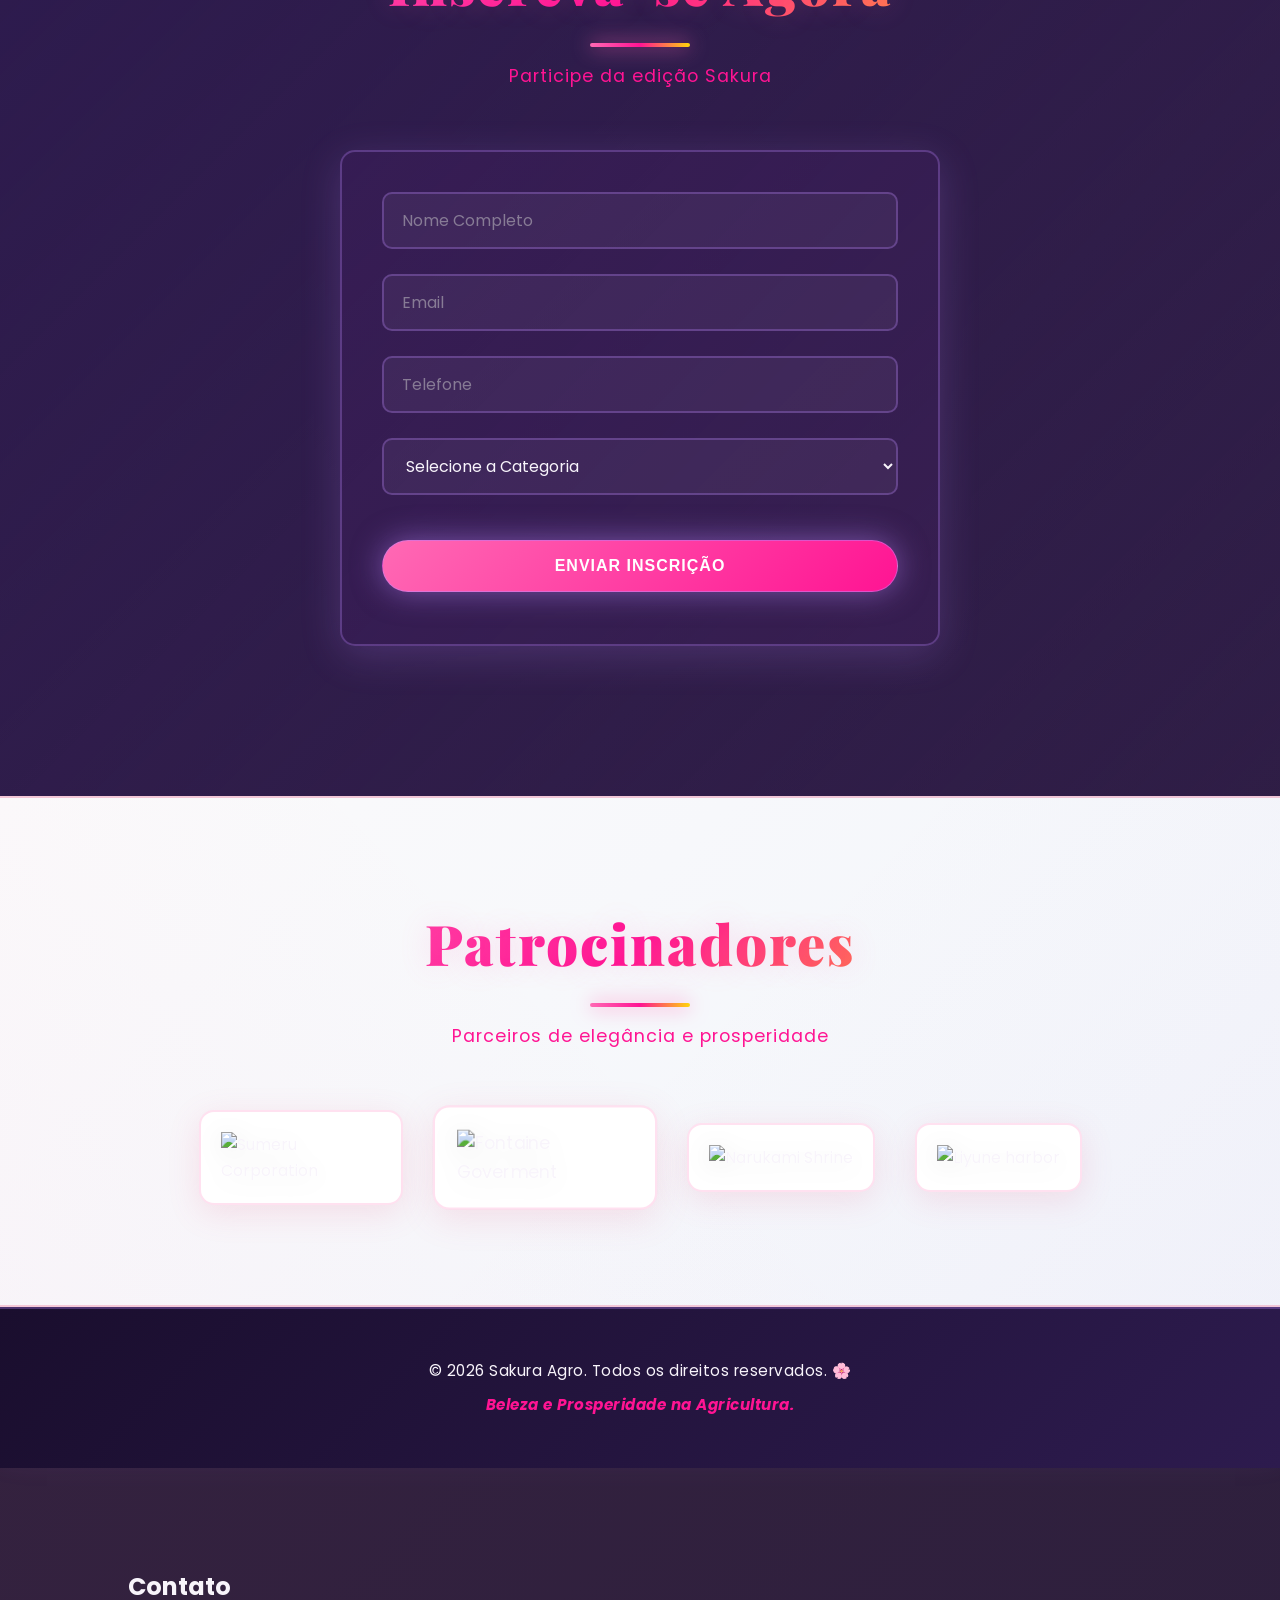
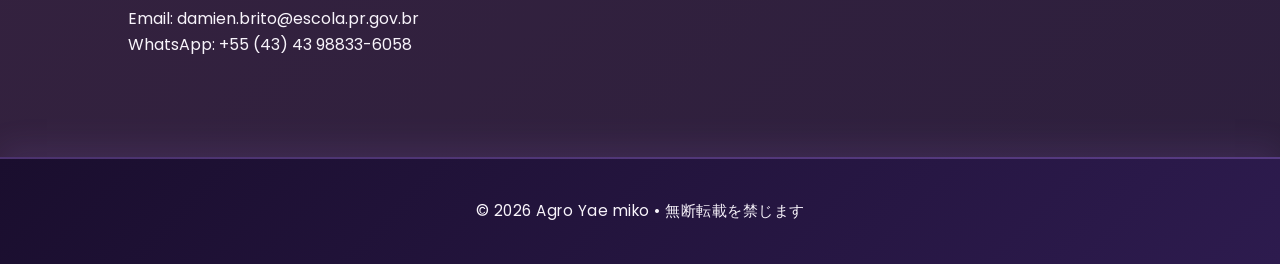
==== commit c5e1a9c8: "fd" ====
--- a/index.html
+++ b/index.html
@@ -225,12 +225,21 @@
     <div class="section-title">
         <h2>Patrocinadores</h2>
         <div class="title-line"></div>
+        <p class="section-subtitle">Parceiros de elegância e prosperidade</p>
     </div>
     <div class="sponsors-grid">
-        <img src="https://i.pinimg.com/1200x/1a/83/44/1a834451428a2a9a64dd403f55b60fff.jpg" alt="Fontaine Goverment">
-        <img src="https://i.pinimg.com/1200x/a7/0e/d1/a70ed110e1bf7dfa4d4fc2fdf993f224.jpg" alt="Sumeru Corporation">
-        <img src="https://i.pinimg.com/1200x/59/bc/20/59bc202d70ffbcce780dacec25b6aa6b.jpg" alt="Narukami Shrine">
-        <img src="https://i.pinimg.com/1200x/6c/08/5d/6c085d17c82d0648b379d2c2f9f235dd.jpg" alt="Liyune harbor">
+        <div class="sponsor-item">
+            <img src="https://i.pinimg.com/1200x/a7/0e/d1/a70ed110e1bf7dfa4d4fc2fdf993f224.jpg" alt="Sumeru Corporation">
+        </div>
+        <div class="sponsor-item sponsor-center">
+            <img src="https://i.pinimg.com/1200x/1a/83/44/1a834451428a2a9a64dd403f55b60fff.jpg" alt="Fontaine Goverment">
+        </div>
+        <div class="sponsor-item">
+            <img src="https://i.pinimg.com/1200x/59/bc/20/59bc202d70ffbcce780dacec25b6aa6b.jpg" alt="Narukami Shrine">
+        </div>
+        <div class="sponsor-item">
+            <img src="https://i.pinimg.com/1200x/6c/08/5d/6c085d17c82d0648b379d2c2f9f235dd.jpg" alt="Liyune harbor">
+        </div>
     </div>
 </section>
 <footer>
--- a/style.css
+++ b/style.css
@@ -809,9 +809,72 @@
     font-style:italic;
 }
 
-/* ===== SPONSORS (mantido) ===== */
-.sponsors-grid{ display:flex; gap:20px; justify-content:center; align-items:center; flex-wrap:wrap; margin-top:30px; }
-.sponsors-grid img{ max-width:180px; filter:grayscale(30%); opacity:0.95; }
+/* ===== SPONSORS (Furina Aesthetic) ===== */
+.section-sponsors {
+    background: linear-gradient(135deg, rgba(255, 255, 255, 0.98) 0%, rgba(245, 250, 255, 0.98) 100%);
+    border-top: 2px solid rgba(231, 84, 128, 0.3);
+    border-bottom: 2px solid rgba(231, 84, 128, 0.3);
+    position: relative;
+    overflow: hidden;
+}
+
+.section-sponsors::before {
+    content: '';
+    position: absolute;
+    top: 0;
+    left: 0;
+    right: 0;
+    bottom: 0;
+    background: 
+        linear-gradient(45deg, rgba(255, 105, 180, 0.03) 0%, transparent 50%),
+        linear-gradient(-45deg, rgba(200, 100, 200, 0.03) 0%, transparent 50%);
+    pointer-events: none;
+}
+
+.sponsors-grid {
+    display: flex;
+    gap: 40px;
+    justify-content: center;
+    align-items: center;
+    flex-wrap: wrap;
+    margin-top: 40px;
+    position: relative;
+    z-index: 1;
+}
+
+.sponsor-item {
+    background: white;
+    padding: 20px;
+    border-radius: 15px;
+    box-shadow: 0 8px 32px rgba(231, 84, 128, 0.15);
+    border: 2px solid rgba(255, 105, 180, 0.2);
+    transition: all 0.4s cubic-bezier(0.34, 1.56, 0.64, 1);
+    position: relative;
+}
+
+.sponsor-item:hover {
+    transform: translateY(-10px) scale(1.05);
+    box-shadow: 0 16px 48px rgba(231, 84, 128, 0.25);
+    border-color: rgba(255, 105, 180, 0.4);
+}
+
+.sponsor-item.sponsor-center {
+    transform: scale(1.1);
+}
+
+.sponsor-item.sponsor-center:hover {
+    transform: translateY(-12px) scale(1.15);
+}
+
+.sponsors-grid img {
+    max-width: 160px;
+    filter: drop-shadow(0 4px 12px rgba(0, 0, 0, 0.08));
+    transition: filter 0.3s ease;
+}
+
+.sponsor-item:hover img {
+    filter: drop-shadow(0 6px 16px rgba(231, 84, 128, 0.2));
+}
 
 /* ===== FORM MESSAGES ===== */
 .form-message{ margin-top:12px; font-weight:700; }
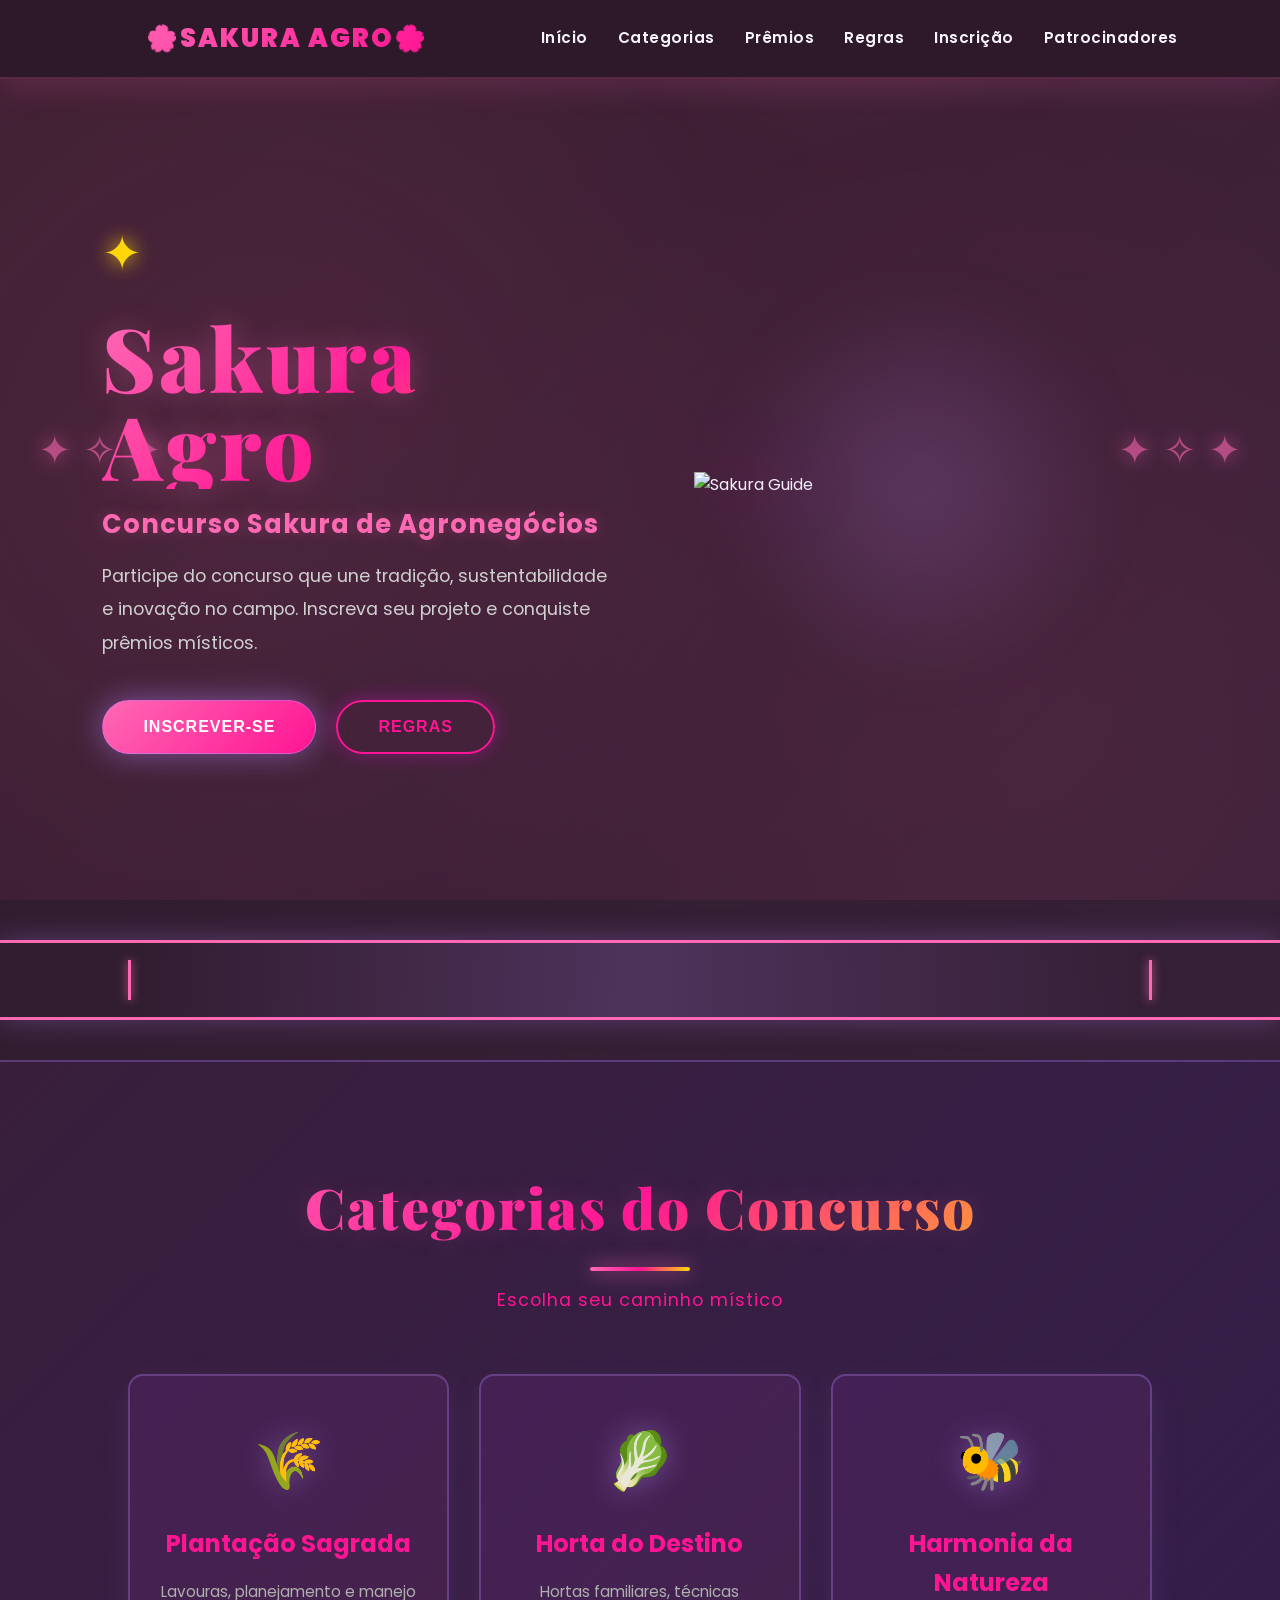
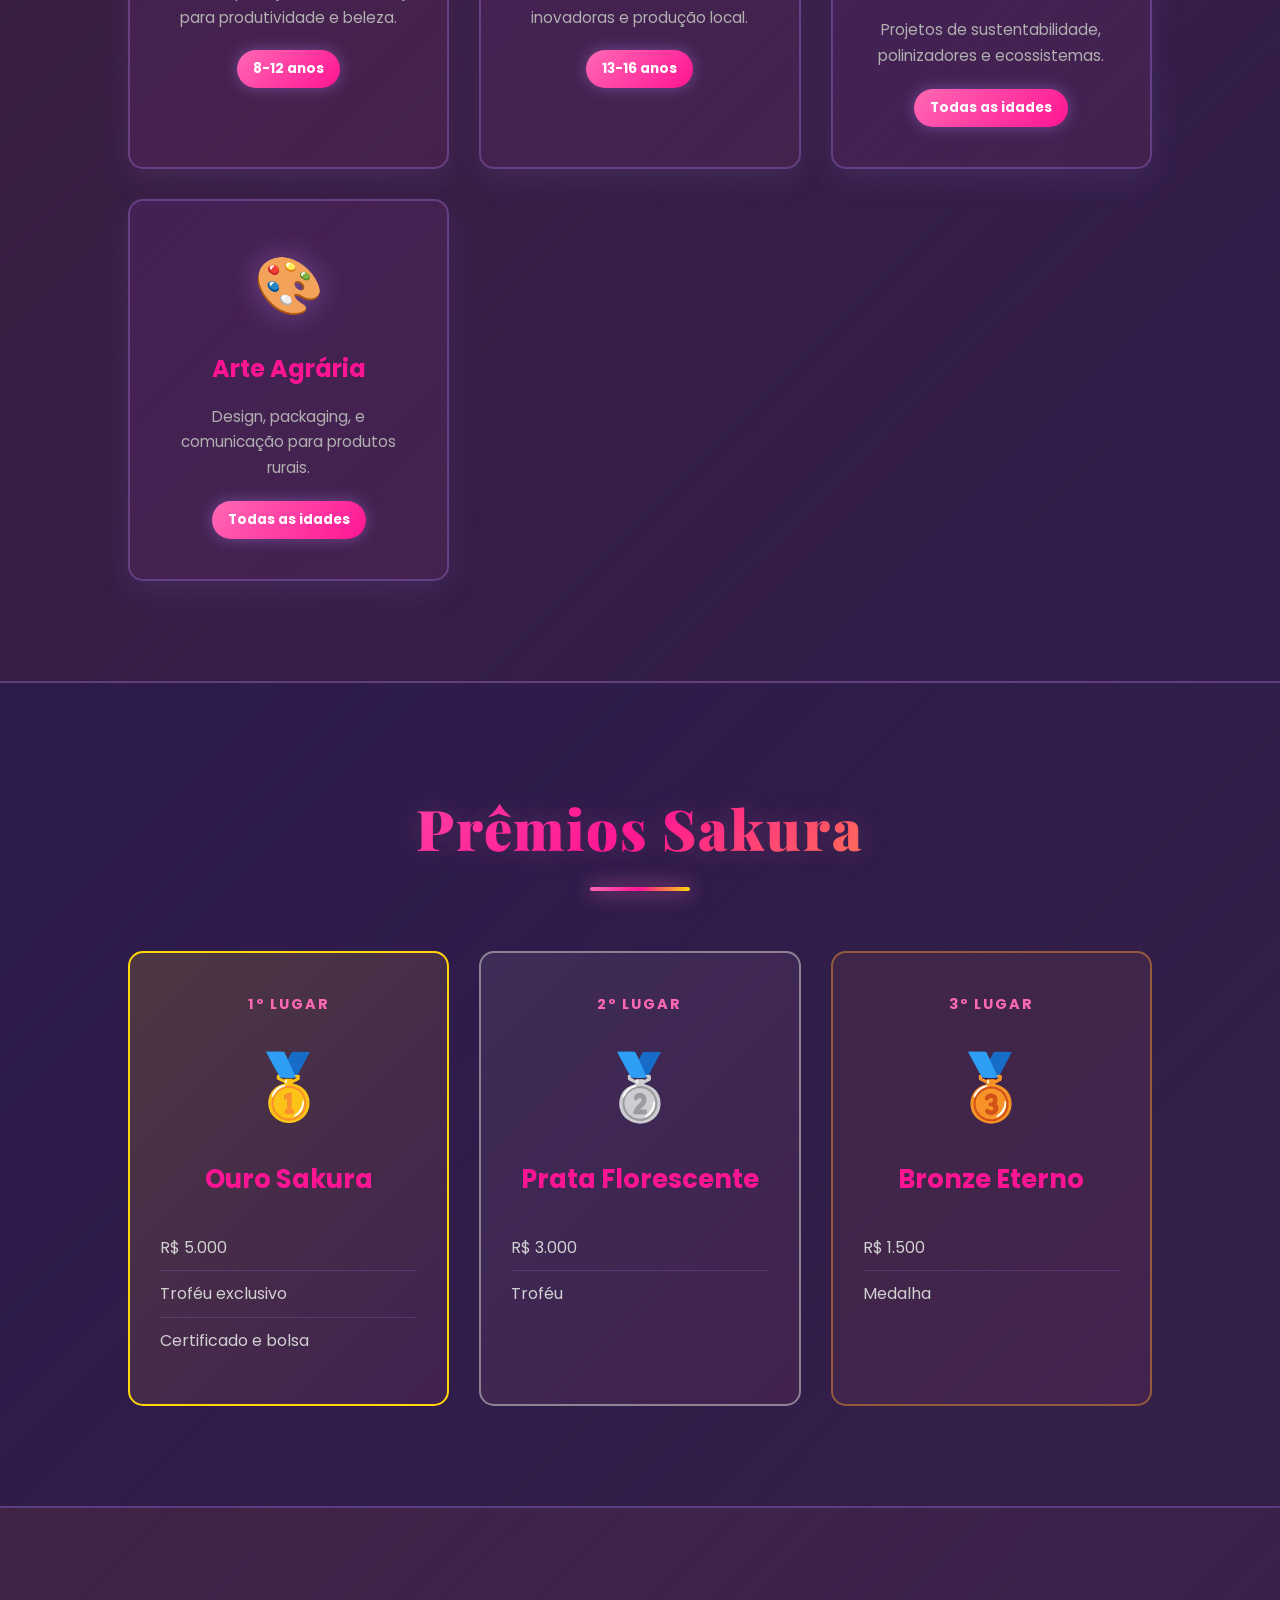
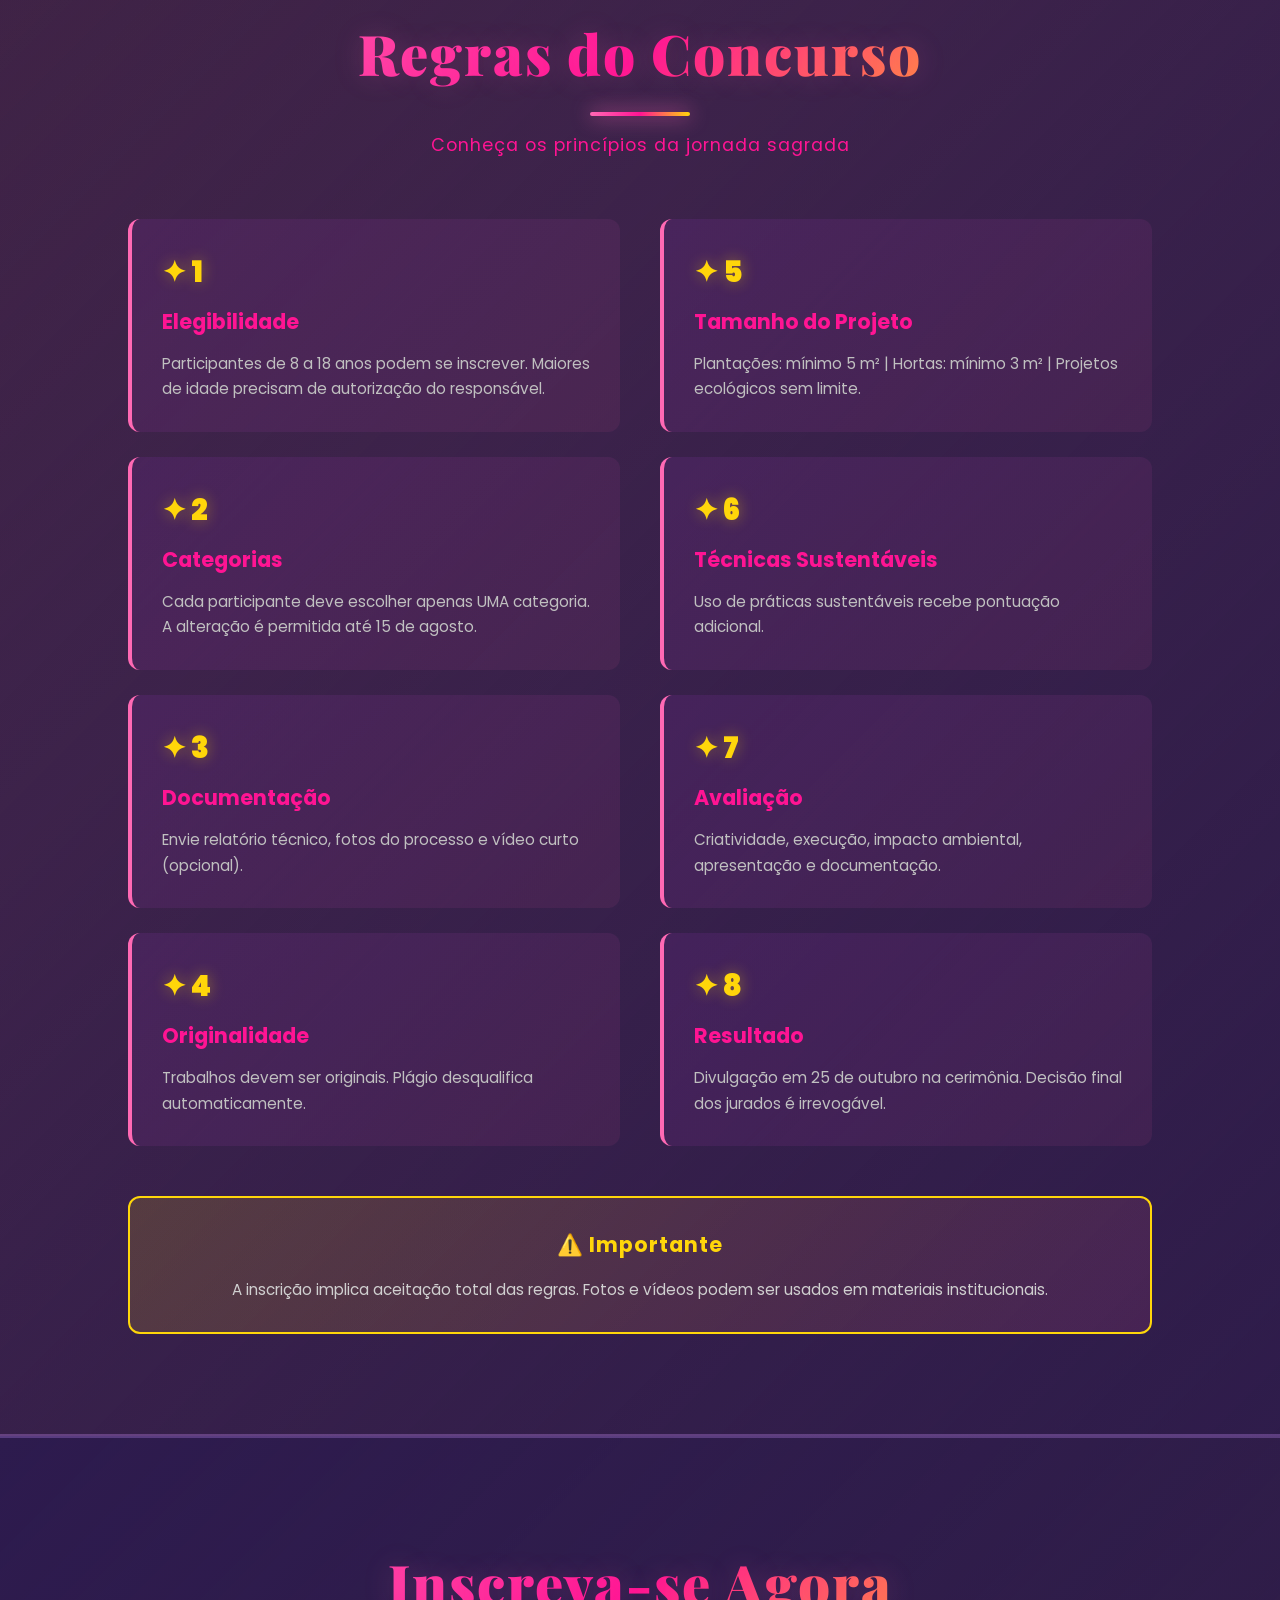
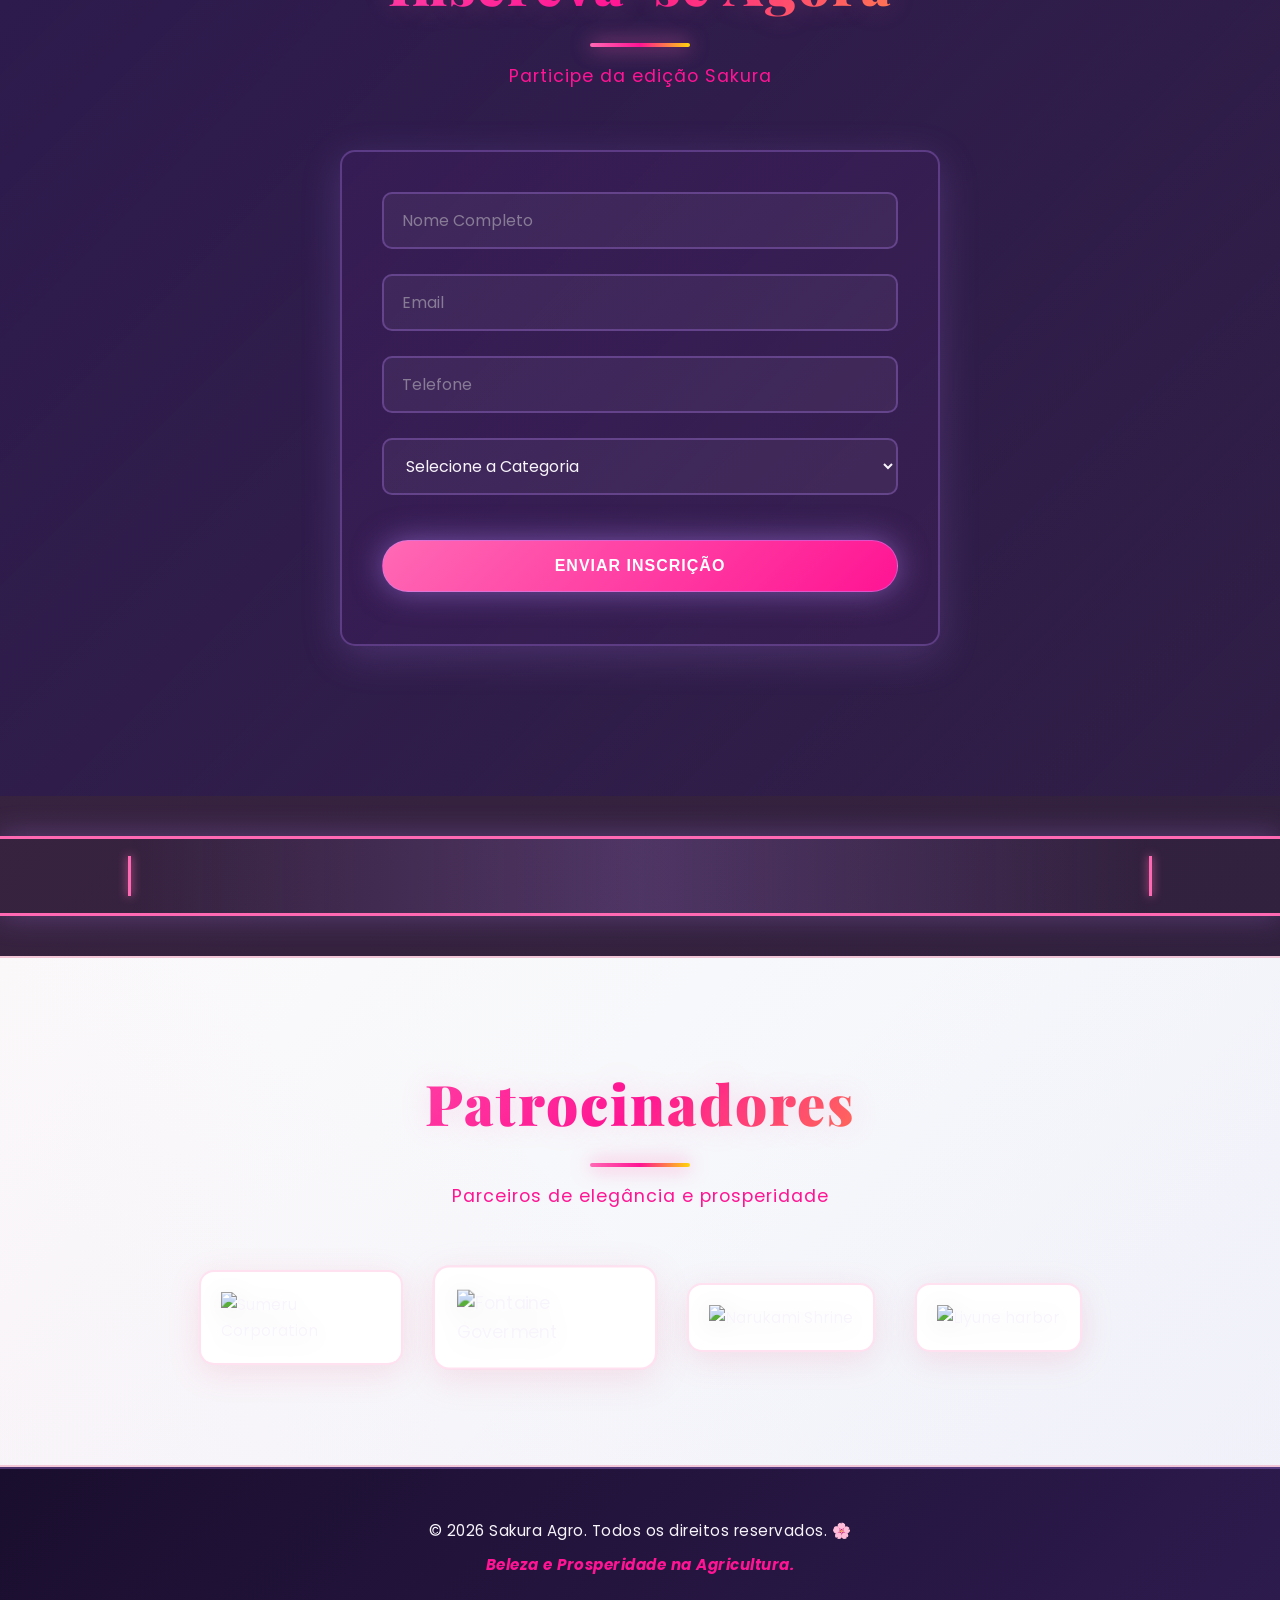
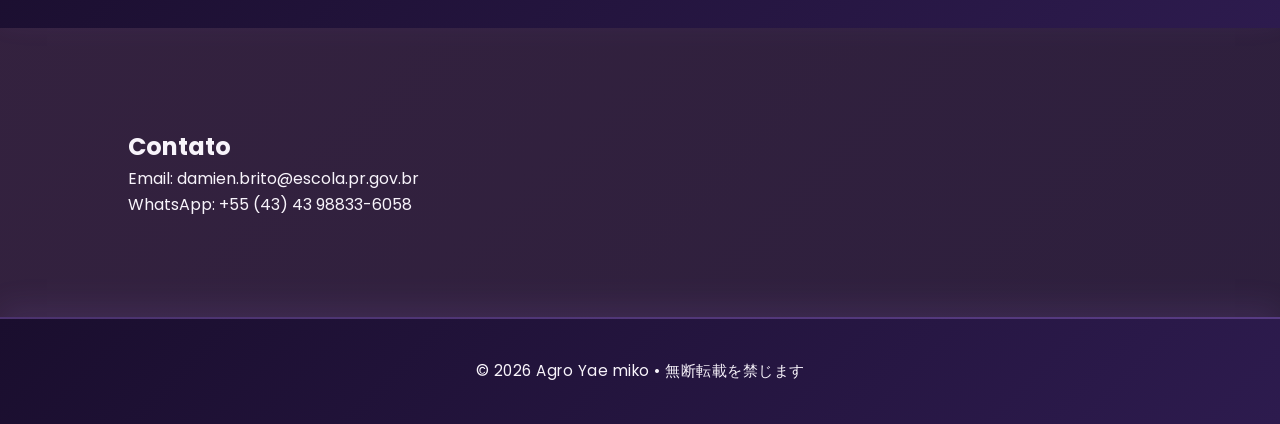
==== commit 6cbfce7f: "vvccvcvvc" ====
--- a/index.html
+++ b/index.html
@@ -21,6 +21,7 @@
         <a href="#premios">Prêmios</a>
         <a href="#regras">Regras</a>
         <a href="#inscricao">Inscrição</a>
+        <a href="sponsors.html">Patrocinadores</a>
     </nav>
 </header>
 
@@ -220,6 +221,8 @@
     </div>
 </section>
 
+<div class="torii-gate" aria-hidden="true"></div>
+
 <!-- Sponsors -->
 <section id="patrocinadores" class="section section-sponsors">
     <div class="section-title">
--- a/style.css
+++ b/style.css
@@ -876,6 +876,18 @@
     filter: drop-shadow(0 6px 16px rgba(231, 84, 128, 0.2));
 }
 
+/* ===== SPONSORS PAGE ONLY ===== */
+.sponsors-page header{ position:fixed; top:0; left:0; width:100%; z-index:1000; background:rgba(255,255,255,0.02); padding:18px 8%;}
+.sponsors-page .logo{ color:var(--dark); -webkit-text-fill-color:initial; background:none; font-weight:700}
+.sponsors-page nav a{ color:var(--dark); font-weight:600}
+.sponsors-grid-page{ max-width:1100px; margin:40px auto 80px; gap:30px }
+.sponsor-card{ background:linear-gradient(180deg,#fff 0%, #fbfbff 100%); padding:28px; border-radius:18px; text-align:center; width:260px; box-shadow:0 20px 50px rgba(30,20,40,0.08); border:1px solid rgba(0,0,0,0.04)}
+.sponsor-card.sponsor-feature{ width:340px; transform:translateY(-6px)}
+.sponsor-card img{ max-width:180px; margin-bottom:12px}
+.sponsor-name{ font-family:'Playfair Display', serif; color:var(--dark); margin:6px 0 4px; font-size:1.15rem}
+.sponsor-role{ color:#6b6b6b; font-size:0.9rem}
+.page-only{ padding:80px 6% 120px }
+
 /* ===== FORM MESSAGES ===== */
 .form-message{ margin-top:12px; font-weight:700; }
 .form-message.success{ color:#c8f7c5; }
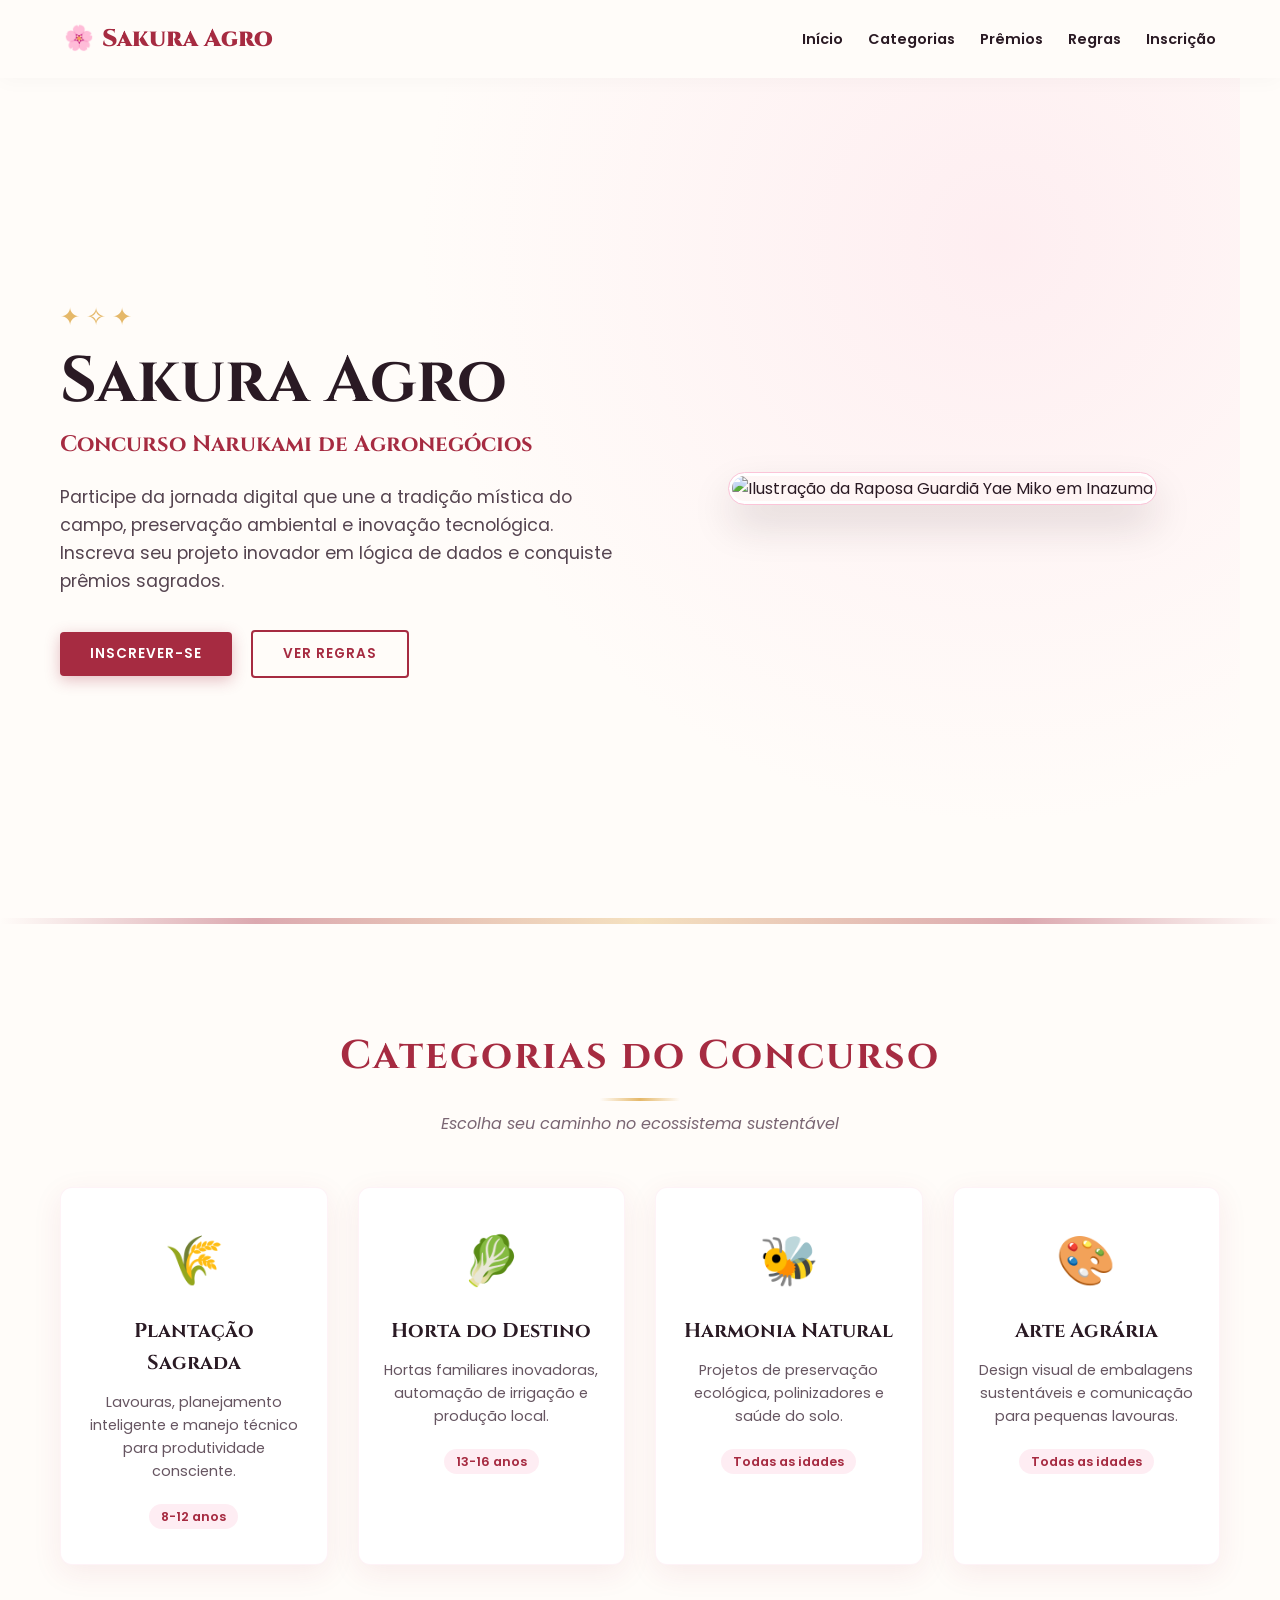
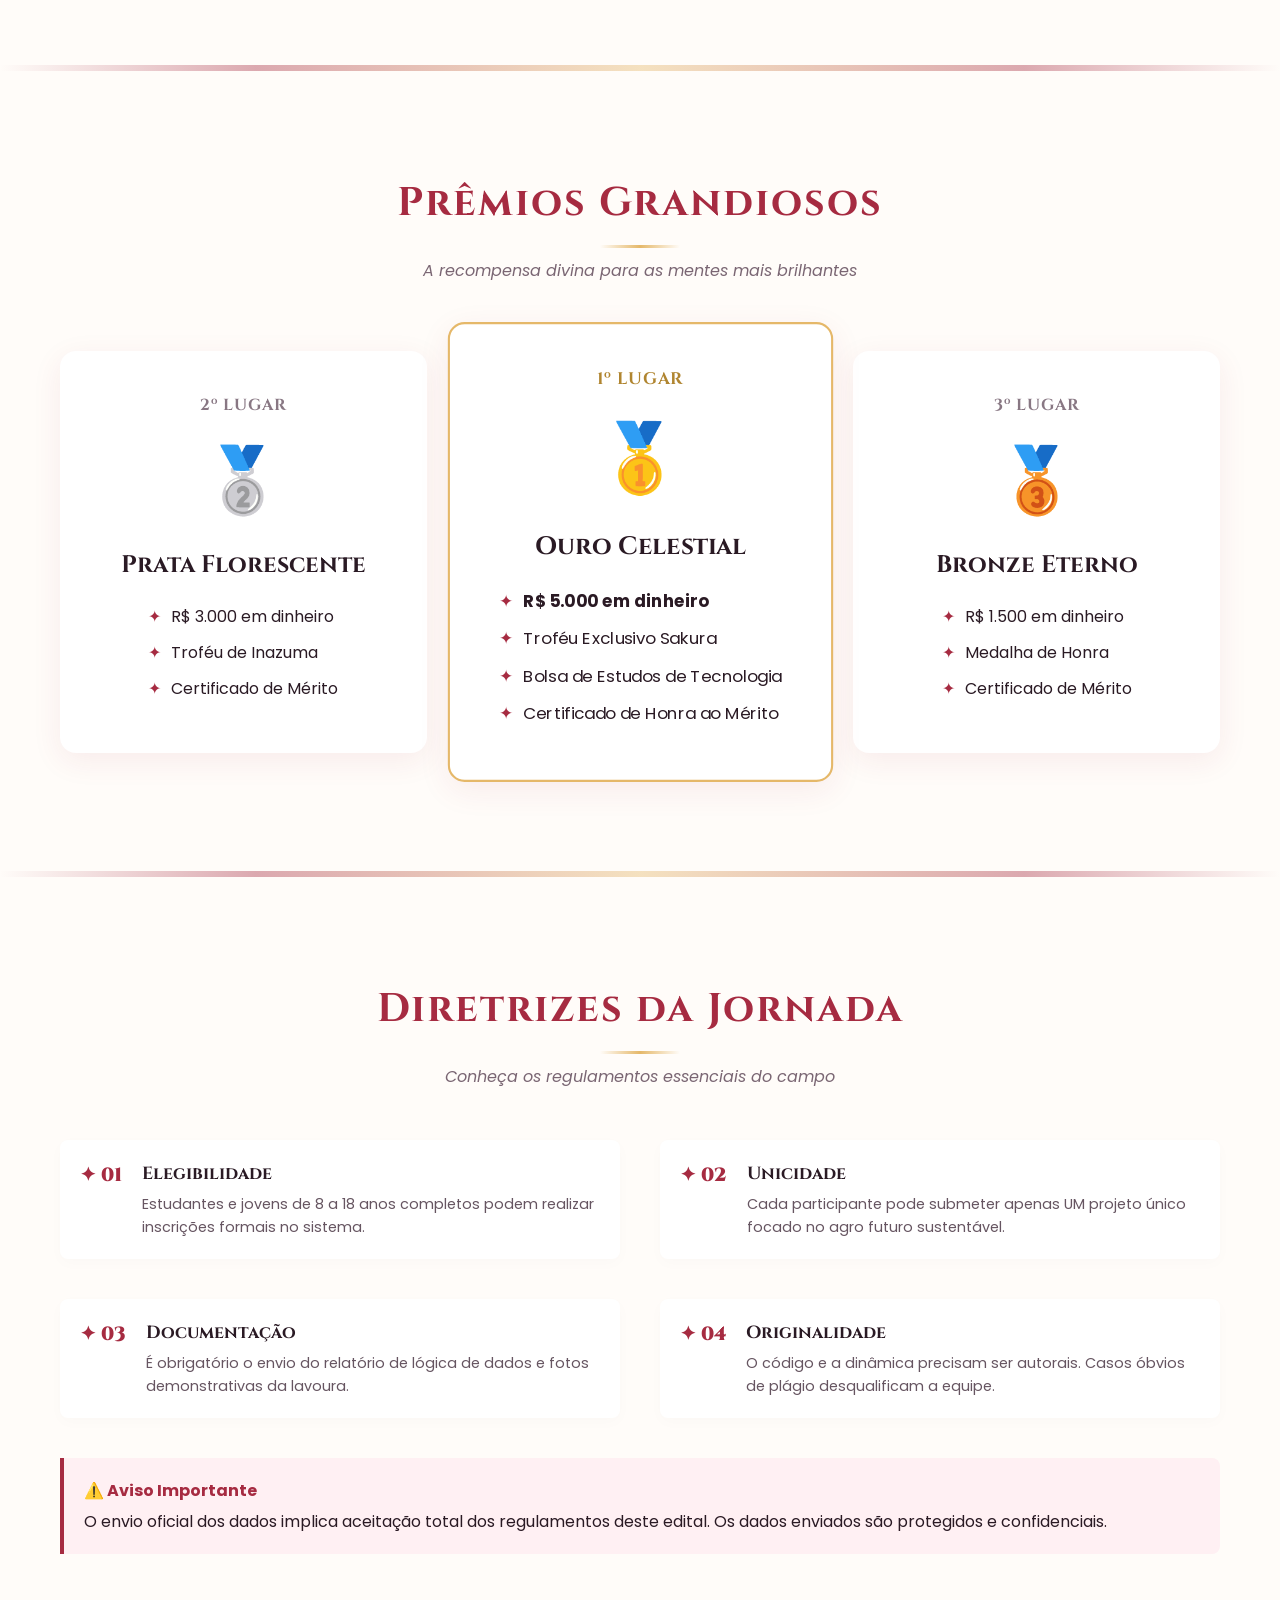
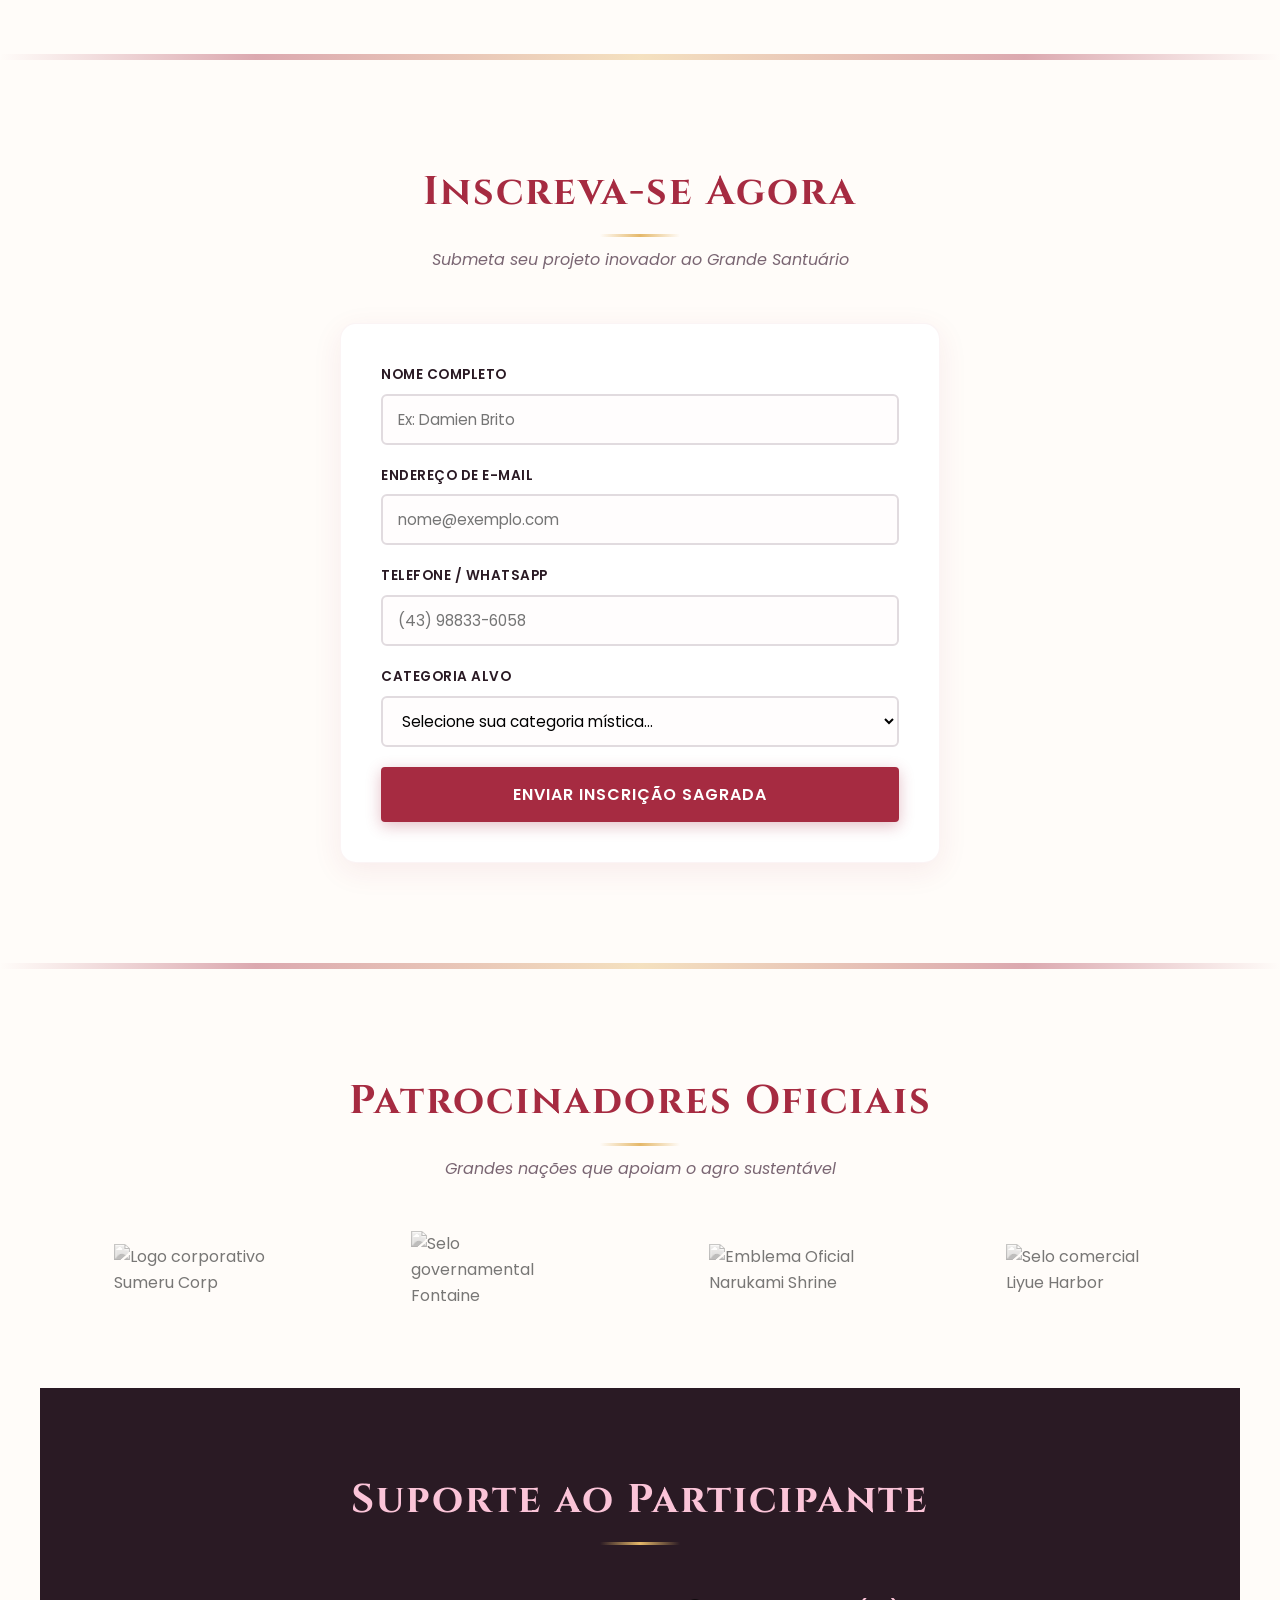
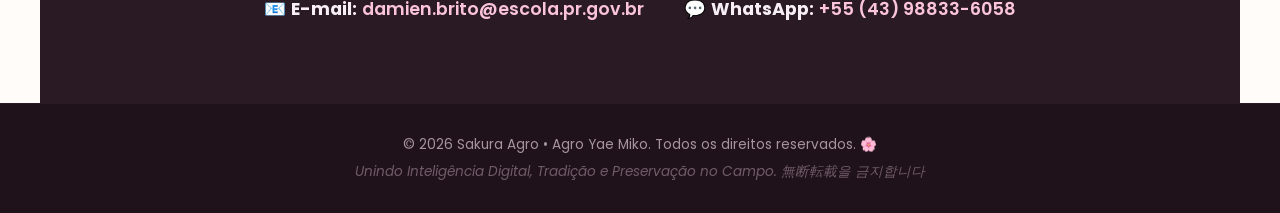
==== commit 13298fc9: "update" ====
--- a/index.html
+++ b/index.html
@@ -3,267 +3,745 @@
 <head>
     <meta charset="UTF-8">
     <meta name="viewport" content="width=device-width, initial-scale=1.0">
-    <title>Sakura Agro - Concurso de Agronegócios</title>
-    <meta name="description" content="Sakura Agro — Concurso de agronegócios com espírito oriental: inscrições, categorias, prêmios e cronograma.">
-    <link rel="stylesheet" href="style.css">
-    <script src="script.js" defer></script>
+    <title>Sakura Agro — Concurso de Agronegócios Místicos</title>
+    <meta name="description" content="Sakura Agro — Concurso de agronegócios com espírito de Inazuma: inscrições, categorias, prêmios e cronograma sustentável.">
+    
+    <link rel="preconnect" href="https://fonts.googleapis.com">
+    <link rel="preconnect" href="https://fonts.gstatic.com" crossorigin>
+    <link href="https://fonts.googleapis.com/css2?family=Cinzel:wght@500;700;900&family=Poppins:wght@300;400;600&display=swap" rel="stylesheet">
+
+    <style>
+        /* ==========================================================================
+           🎨 PALETA DE CORES DA YAE MIKO & VARIÁVEIS DO SISTEMA
+           ========================================================================== */
+        :root {
+            --sakura-pink: #fbc4d8;       /* Rosa pétala suave */
+            --yae-crimson: #a62b41;       /* Vermelho das vestes de miko */
+            --electro-purple: #2a1a24;    /* Roxo escuro místico */
+            --wheat-gold: #e5b869;        /* Dourado celestial (trigo/detalhes) */
+            --bg-light: #fffcf9;          /* Fundo pergaminho limpo */
+            --card-shadow: 0 8px 30px rgba(166, 43, 65, 0.08);
+            --transition: all 0.3s cubic-bezier(0.25, 0.8, 0.25, 1);
+        }
+
+        /* Base & Reset */
+        * {
+            margin: 0;
+            padding: 0;
+            box-sizing: border-box;
+        }
+        body {
+            font-family: 'Poppins', sans-serif;
+            background-color: var(--bg-light);
+            color: var(--electro-purple);
+            line-height: 1.6;
+            overflow-x: hidden;
+        }
+        html {
+            scroll-behavior: smooth;
+        }
+
+        /* ==========================================================================
+           🌟 COMPONENTES GLOBAIS REUTILIZÁVEIS
+           ========================================================================== */
+        .section {
+            padding: 80px 20px;
+            max-width: 1200px;
+            margin: 0 auto;
+        }
+        .section-title {
+            text-align: center;
+            margin-bottom: 50px;
+        }
+        .section-title h2 {
+            font-family: 'Cinzel', serif;
+            font-size: 2.5rem;
+            color: var(--yae-crimson);
+            letter-spacing: 2px;
+        }
+        .title-line {
+            width: 80px;
+            height: 3px;
+            background: linear-gradient(90deg, transparent, var(--wheat-gold), transparent);
+            margin: 10px auto;
+        }
+        .section-subtitle {
+            font-style: italic;
+            color: #7a6673;
+            font-size: 1rem;
+        }
+        .btn {
+            display: inline-block;
+            padding: 12px 30px;
+            font-weight: 600;
+            letter-spacing: 1px;
+            border: none;
+            border-radius: 4px;
+            cursor: pointer;
+            transition: var(--transition);
+            font-family: 'Poppins', sans-serif;
+            text-transform: uppercase;
+            font-size: 0.85rem;
+        }
+        .btn-primary {
+            background-color: var(--yae-crimson);
+            color: white;
+            box-shadow: 0 4px 15px rgba(166, 43, 65, 0.3);
+        }
+        .btn-primary:hover {
+            background-color: #822031;
+            transform: translateY(-2px);
+            box-shadow: 0 6px 20px rgba(166, 43, 65, 0.4);
+        }
+        .btn-secondary {
+            background-color: transparent;
+            color: var(--yae-crimson);
+            border: 2px solid var(--yae-crimson);
+            margin-left: 15px;
+        }
+        .btn-secondary:hover {
+            background-color: rgba(166, 43, 65, 0.05);
+            transform: translateY(-2px);
+        }
+
+        /* Torii Border Line (Divisor Temático) */
+        .torii-gate-divider {
+            height: 6px;
+            background: linear-gradient(90deg, transparent, var(--yae-crimson) 20%, var(--wheat-gold) 50%, var(--yae-crimson) 80%, transparent);
+            opacity: 0.4;
+            margin: 20px 0;
+        }
+
+        /* ==========================================================================
+           ⛩️ HEADER & NAVIGATION
+           ========================================================================== */
+        header {
+            background-color: rgba(255, 252, 249, 0.95);
+            backdrop-filter: blur(10px);
+            position: sticky;
+            top: 0;
+            z-index: 1000;
+            display: flex;
+            justify-content: space-between;
+            align-items: center;
+            padding: 20px 5%;
+            box-shadow: 0 2px 20px rgba(0,0,0,0.03);
+            border-bottom: 1px solid rgba(24bc4d8, 0.3);
+        }
+        .logo {
+            font-family: 'Cinzel', serif;
+            font-size: 1.5rem;
+            font-weight: 900;
+            color: var(--yae-crimson);
+            display: flex;
+            align-items: center;
+            gap: 8px;
+        }
+        nav {
+            display: flex;
+            gap: 25px;
+        }
+        nav a {
+            text-decoration: none;
+            color: var(--electro-purple);
+            font-weight: 600;
+            font-size: 0.9rem;
+            transition: var(--transition);
+            position: relative;
+        }
+        nav a::after {
+            content: '';
+            position: absolute;
+            width: 0;
+            height: 2px;
+            bottom: -5px;
+            left: 0;
+            background-color: var(--yae-crimson);
+            transition: var(--transition);
+        }
+        nav a:hover {
+            color: var(--yae-crimson);
+        }
+        nav a:hover::after {
+            width: 100%;
+        }
+
+        /* ==========================================================================
+           🌸 HERO SECTION
+           ========================================================================== */
+        .hero {
+            display: flex;
+            align-items: center;
+            justify-content: space-between;
+            gap: 50px;
+            min-height: calc(100vh - 80px);
+            background: radial-gradient(circle at 80% 20%, rgba(251, 196, 216, 0.25) 0%, transparent 50%);
+        }
+        .hero-content {
+            flex: 1;
+            max-width: 600px;
+        }
+        .hero-decoration {
+            color: var(--wheat-gold);
+            font-size: 1.5rem;
+            margin-bottom: 10px;
+        }
+        .hero h1 {
+            font-family: 'Cinzel', serif;
+            font-size: 4rem;
+            line-height: 1.1;
+            color: var(--electro-purple);
+            margin-bottom: 10px;
+        }
+        .hero-subtitle {
+            font-family: 'Cinzel', serif;
+            font-size: 1.4rem;
+            color: var(--yae-crimson);
+            margin-bottom: 20px;
+            font-weight: 700;
+        }
+        .hero-description {
+            font-size: 1.1rem;
+            color: #554450;
+            margin-bottom: 35px;
+        }
+        .hero-image {
+            flex: 1;
+            display: flex;
+            justify-content: center;
+            position: relative;
+        }
+        .hero-image img {
+            max-width: 100%;
+            height: auto;
+            border-radius: 20px;
+            box-shadow: 0 20px 40px rgba(42, 26, 36, 0.15);
+            border: 3px solid white;
+            outline: 1px solid var(--sakura-pink);
+            transition: var(--transition);
+        }
+        .hero-image:hover img {
+            transform: scale(1.02);
+        }
+
+        /* ==========================================================================
+           🌾 CATEGORIES SECTION
+           ========================================================================== */
+        .categories-grid {
+            display: grid;
+            grid-template-columns: repeat(auto-fit, minmax(250px, 1fr));
+            gap: 30px;
+        }
+        .category-card {
+            background: white;
+            border-radius: 12px;
+            padding: 35px 25px;
+            text-align: center;
+            box-shadow: var(--card-shadow);
+            border: 1px solid rgba(251, 196, 216, 0.2);
+            transition: var(--transition);
+            position: relative;
+            overflow: hidden;
+        }
+        .category-card::before {
+            content: '';
+            position: absolute;
+            top: 0; left: 0; width: 100%; height: 4px;
+            background: linear-gradient(90deg, var(--sakura-pink), var(--yae-crimson));
+            opacity: 0;
+            transition: var(--transition);
+        }
+        .category-card:hover {
+            transform: translateY(-10px);
+            box-shadow: 0 15px 35px rgba(166, 43, 65, 0.15);
+        }
+        .category-card:hover::before {
+            opacity: 1;
+        }
+        .category-icon {
+            font-size: 3rem;
+            margin-bottom: 15px;
+            display: inline-block;
+        }
+        .category-card h3 {
+            font-family: 'Cinzel', serif;
+            color: var(--electro-purple);
+            margin-bottom: 12px;
+            font-size: 1.25rem;
+        }
+        .category-card p {
+            font-size: 0.9rem;
+            color: #665561;
+            margin-bottom: 20px;
+        }
+        .category-badge {
+            background-color: rgba(251, 196, 216, 0.3);
+            color: var(--yae-crimson);
+            padding: 4px 12px;
+            border-radius: 20px;
+            font-size: 0.8rem;
+            font-weight: 600;
+        }
+
+        /* ==========================================================================
+           🥇 PRIZES SECTION
+           ========================================================================== */
+        .prizes-container {
+            display: grid;
+            grid-template-columns: repeat(auto-fit, minmax(300px, 1fr));
+            gap: 30px;
+            align-items: center;
+        }
+        .prize-card {
+            background: white;
+            border-radius: 16px;
+            padding: 40px 30px;
+            text-align: center;
+            box-shadow: var(--card-shadow);
+            border: 2px solid transparent;
+            transition: var(--transition);
+        }
+        .prize-gold {
+            border-color: var(--wheat-gold);
+            background: linear-gradient(180deg, #fffbee 0%, #white 100%);
+            transform: scale(1.05);
+        }
+        .prize-rank {
+            font-family: 'Cinzel', serif;
+            font-weight: 700;
+            text-transform: uppercase;
+            letter-spacing: 1px;
+            margin-bottom: 10px;
+            color: #887783;
+        }
+        .prize-gold .prize-rank { color: #b08530; }
+        .prize-icon {
+            font-size: 4rem;
+            margin-bottom: 15px;
+        }
+        .prize-card h3 {
+            font-family: 'Cinzel', serif;
+            font-size: 1.5rem;
+            margin-bottom: 20px;
+        }
+        .prize-list {
+            list-style: none;
+            text-align: left;
+            display: inline-block;
+        }
+        .prize-list li {
+            margin-bottom: 10px;
+            font-size: 1rem;
+            display: flex;
+            align-items: center;
+            gap: 10px;
+        }
+        .prize-list li::before {
+            content: '✦';
+            color: var(--yae-crimson);
+        }
+
+        /* ==========================================================================
+           📜 RULES SECTION
+           ========================================================================== */
+        .rules-grid {
+            display: grid;
+            grid-template-columns: repeat(auto-fit, minmax(450px, 1fr));
+            gap: 40px;
+        }
+        .rule-item {
+            display: flex;
+            gap: 20px;
+            background: white;
+            padding: 20px;
+            border-radius: 8px;
+            box-shadow: 0 4px 15px rgba(0,0,0,0.02);
+        }
+        .rule-number {
+            font-family: 'Cinzel', serif;
+            color: var(--yae-crimson);
+            font-weight: 900;
+            font-size: 1.2rem;
+            white-space: nowrap;
+        }
+        .rule-item h3 {
+            font-family: 'Cinzel', serif;
+            font-size: 1.1rem;
+            margin-bottom: 5px;
+            color: var(--electro-purple);
+        }
+        .rule-item p {
+            font-size: 0.9rem;
+            color: #665561;
+        }
+        .rules-note {
+            background-color: #fff0f3;
+            border-left: 4px solid var(--yae-crimson);
+            padding: 20px;
+            border-radius: 0 8px 8px 0;
+            margin-top: 40px;
+        }
+        .rules-note h4 {
+            color: var(--yae-crimson);
+            margin-bottom: 5px;
+        }
+
+        /* ==========================================================================
+           ✍️ REGISTRATION FORM
+           ========================================================================== */
+        .registration-form {
+            max-width: 600px;
+            margin: 0 auto;
+            background: white;
+            padding: 40px;
+            border-radius: 16px;
+            box-shadow: var(--card-shadow);
+            border: 1px solid rgba(166, 43, 65, 0.05);
+        }
+        .form-group {
+            margin-bottom: 20px;
+        }
+        .form-group label {
+            display: block;
+            font-size: 0.85rem;
+            font-weight: 600;
+            margin-bottom: 8px;
+            color: var(--electro-purple);
+            text-transform: uppercase;
+            letter-spacing: 0.5px;
+        }
+        .form-group input, .form-group select {
+            width: 100%;
+            padding: 12px 15px;
+            border: 2px solid #e1dbdf;
+            border-radius: 6px;
+            font-family: 'Poppins', sans-serif;
+            font-size: 0.95rem;
+            transition: var(--transition);
+            background-color: #fffdfd;
+        }
+        .form-group input:focus, .form-group select:focus {
+            outline: none;
+            border-color: var(--yae-crimson);
+            box-shadow: 0 0 0 3px rgba(166, 43, 65, 0.1);
+            background-color: white;
+        }
+        .btn-submit {
+            width: 100%;
+            padding: 15px;
+            font-size: 1rem;
+        }
+
+        /* ==========================================================================
+           🤝 SPONSORS
+           ========================================================================== */
+        .sponsors-grid {
+            display: grid;
+            grid-template-columns: repeat(auto-fit, minmax(200px, 1fr));
+            gap: 30px;
+            align-items: center;
+            justify-items: center;
+        }
+        .sponsor-item img {
+            max-width: 160px;
+            height: auto;
+            filter: grayscale(100%) opacity(60%);
+            transition: var(--transition);
+        }
+        .sponsor-item:hover img {
+            filter: grayscale(0%) opacity(100%);
+            transform: scale(1.05);
+        }
+
+        /* ==========================================================================
+           📞 CONTACT & FOOTER
+           ========================================================================== */
+        .contact-section {
+            background-color: #2a1a24;
+            color: #f7eff4;
+            text-align: center;
+        }
+        .contact-section .section-title h2 {
+            color: var(--sakura-pink);
+        }
+        .contact-info {
+            display: flex;
+            justify-content: center;
+            gap: 40px;
+            flex-wrap: wrap;
+            margin-top: 20px;
+        }
+        .contact-info p {
+            font-size: 1.1rem;
+        }
+        .contact-info a {
+            color: var(--sakura-pink);
+            text-decoration: none;
+            font-weight: 600;
+            transition: var(--transition);
+        }
+        .contact-info a:hover {
+            color: var(--wheat-gold);
+        }
+
+        footer {
+            background-color: #1f121a;
+            color: #a894a1;
+            padding: 30px 20px;
+            text-align: center;
+            font-size: 0.85rem;
+            border-top: 1px solid rgba(251, 196, 216, 0.05);
+        }
+        .footer-tagline {
+            margin-top: 5px;
+            font-style: italic;
+            color: #705b6a;
+        }
+
+        /* Responsividade Básica */
+        @media (max-width: 768px) {
+            header { flex-direction: column; gap: 15px; }
+            .hero { flex-direction: column; text-align: center; padding-top: 40px; }
+            .hero h1 { font-size: 2.8rem; }
+            .btn-secondary { margin-left: 0; margin-top: 10px; display: block; }
+            .rules-grid { grid-template-columns: 1fr; }
+            .prize-gold { transform: scale(1); }
+        }
+    </style>
 </head>
 <body>
 
-<!-- Header -->
 <header>
     <div class="logo">
-        <span class="logo-icon">🌸</span> 🌸Sakura Agro🌸
+        <span>🌸</span> Sakura Agro
     </div>
-    <nav>
+    <nav aria-label="Navegação Principal">
         <a href="#inicio">Início</a>
         <a href="#categorias">Categorias</a>
         <a href="#premios">Prêmios</a>
         <a href="#regras">Regras</a>
         <a href="#inscricao">Inscrição</a>
-        <a href="sponsors.html">Patrocinadores</a>
     </nav>
 </header>
 
-<!-- Hero -->
-<section id="inicio" class="hero">
-    <div class="hero-ornament left">✦ ✧ ✦</div>
-    <div class="hero-content">
-        <div class="hero-decoration">✦</div>
-        <h1>Sakura Agro</h1>
-        <p class="hero-subtitle">Concurso Sakura de Agronegócios</p>
-        <p class="hero-description">Participe do concurso que une tradição, sustentabilidade e inovação no campo. Inscreva seu projeto e conquiste prêmios místicos.</p>
-        <div class="hero-buttons">
-            <button class="btn btn-primary" onclick="document.getElementById('inscricao').scrollIntoView({behavior: 'smooth'})">Inscrever-se</button>
-            <button class="btn btn-secondary" onclick="document.getElementById('regras').scrollIntoView({behavior: 'smooth'})">Regras</button>
-        </div>
+<main>
+    <section id="inicio" class="section hero">
+        <div class="hero-content">
+            <div class="hero-decoration">✦ ✧ ✦</div>
+            <h1>Sakura Agro</h1>
+            <p class="hero-subtitle">Concurso Narukami de Agronegócios</p>
+            <p class="hero-description">Participe da jornada digital que une a tradição mística do campo, preservação ambiental e inovação tecnológica. Inscreva seu projeto inovador em lógica de dados e conquiste prêmios sagrados.</p>
+            <div class="hero-buttons">
+                <button class="btn btn-primary" onclick="document.getElementById('inscricao').scrollIntoView({behavior: 'smooth'})">Inscrever-se</button>
+                <button class="btn btn-secondary" onclick="document.getElementById('regras').scrollIntoView({behavior: 'smooth'})">Ver Regras</button>
+            </div>
+        </div>
+        <div class="hero-image">
+            <img src="https://i.pinimg.com/736x/c2/14/60/c214605d606fe9657529e8a81187d39a.jpg" alt="Ilustração da Raposa Guardiã Yae Miko em Inazuma">
+        </div>
+    </section>
+
+    <div class="torii-gate-divider" aria-hidden="true"></div>
+
+    <section id="categorias" class="section">
+        <div class="section-title">
+            <h2>Categorias do Concurso</h2>
+            <div class="title-line"></div>
+            <p class="section-subtitle">Escolha seu caminho no ecossistema sustentável</p>
+        </div>
+        <div class="categories-grid">
+            <div class="category-card">
+                <div class="category-icon">🌾</div>
+                <h3>Plantação Sagrada</h3>
+                <p>Lavouras, planejamento inteligente e manejo técnico para produtividade consciente.</p>
+                <span class="category-badge">8-12 anos</span>
+            </div>
+            <div class="category-card">
+                <div class="category-icon">🥬</div>
+                <h3>Horta do Destino</h3>
+                <p>Hortas familiares inovadoras, automação de irrigação e produção local.</p>
+                <span class="category-badge">13-16 anos</span>
+            </div>
+            <div class="category-card">
+                <div class="category-icon">🐝</div>
+                <h3>Harmonia Natural</h3>
+                <p>Projetos de preservação ecológica, polinizadores e saúde do solo.</p>
+                <span class="category-badge">Todas as idades</span>
+            </div>
+            <div class="category-card">
+                <div class="category-icon">🎨</div>
+                <h3>Arte Agrária</h3>
+                <p>Design visual de embalagens sustentáveis e comunicação para pequenas lavouras.</p>
+                <span class="category-badge">Todas as idades</span>
+            </div>
+        </div>
+    </section>
+
+    <div class="torii-gate-divider" aria-hidden="true"></div>
+
+    <section id="premios" class="section">
+        <div class="section-title">
+            <h2>Prêmios Grandiosos</h2>
+            <div class="title-line"></div>
+            <p class="section-subtitle">A recompensa divina para as mentes mais brilhantes</p>
+        </div>
+        <div class="prizes-container">
+            <div class="prize-card">
+                <div class="prize-rank">2º Lugar</div>
+                <div class="prize-icon">🥈</div>
+                <h3>Prata Florescente</h3>
+                <ul class="prize-list">
+                    <li>R$ 3.000 em dinheiro</li>
+                    <li>Troféu de Inazuma</li>
+                    <li>Certificado de Mérito</li>
+                </ul>
+            </div>
+            <div class="prize-card prize-gold">
+                <div class="prize-rank">1º Lugar</div>
+                <div class="prize-icon">🥇</div>
+                <h3>Ouro Celestial</h3>
+                <ul class="prize-list">
+                    <li><strong>R$ 5.000 em dinheiro</strong></li>
+                    <li>Troféu Exclusivo Sakura</li>
+                    <li>Bolsa de Estudos de Tecnologia</li>
+                    <li>Certificado de Honra ao Mérito</li>
+                </ul>
+            </div>
+            <div class="prize-card">
+                <div class="prize-rank">3º Lugar</div>
+                <div class="prize-icon">🥉</div>
+                <h3>Bronze Eterno</h3>
+                <ul class="prize-list">
+                    <li>R$ 1.500 em dinheiro</li>
+                    <li>Medalha de Honra</li>
+                    <li>Certificado de Mérito</li>
+                </ul>
+            </div>
+        </div>
+    </section>
+
+    <div class="torii-gate-divider" aria-hidden="true"></div>
+
+    <section id="regras" class="section">
+        <div class="section-title">
+            <h2>Diretrizes da Jornada</h2>
+            <div class="title-line"></div>
+            <p class="section-subtitle">Conheça os regulamentos essenciais do campo</p>
+        </div>
+        <div class="rules-grid">
+            <div class="rule-item">
+                <div class="rule-number">✦ 01</div>
+                <div>
+                    <h3>Elegibilidade</h3>
+                    <p>Estudantes e jovens de 8 a 18 anos completos podem realizar inscrições formais no sistema.</p>
+                </div>
+            </div>
+            <div class="rule-item">
+                <div class="rule-number">✦ 02</div>
+                <div>
+                    <h3>Unicidade</h3>
+                    <p>Cada participante pode submeter apenas UM projeto único focado no agro futuro sustentável.</p>
+                </div>
+            </div>
+            <div class="rule-item">
+                <div class="rule-number">✦ 03</div>
+                <div>
+                    <h3>Documentação</h3>
+                    <p>É obrigatório o envio do relatório de lógica de dados e fotos demonstrativas da lavoura.</p>
+                </div>
+            </div>
+            <div class="rule-item">
+                <div class="rule-number">✦ 04</div>
+                <div>
+                    <h3>Originalidade</h3>
+                    <p>O código e a dinâmica precisam ser autorais. Casos óbvios de plágio desqualificam a equipe.</p>
+                </div>
+            </div>
+        </div>
+        <div class="rules-note">
+            <h4>⚠️ Aviso Importante</h4>
+            <p>O envio oficial dos dados implica aceitação total dos regulamentos deste edital. Os dados enviados são protegidos e confidenciais.</p>
+        </div>
+    </section>
+
+    <div class="torii-gate-divider" aria-hidden="true"></div>
+
+    <section id="inscricao" class="section">
+        <div class="section-title">
+            <h2>Inscreva-se Agora</h2>
+            <div class="title-line"></div>
+            <p class="section-subtitle">Submeta seu projeto inovador ao Grande Santuário</p>
+        </div>
+        <div class="registration-form">
+            <form id="regForm">
+                <div class="form-group">
+                    <label for="name">Nome Completo</label>
+                    <input id="name" type="text" placeholder="Ex: Damien Brito" required>
+                </div>
+                <div class="form-group">
+                    <label for="email">Endereço de E-mail</label>
+                    <input id="email" type="email" placeholder="nome@exemplo.com" required>
+                </div>
+                <div class="form-group">
+                    <label for="phone">Telefone / WhatsApp</label>
+                    <input id="phone" type="tel" placeholder="(43) 98833-6058" required>
+                </div>
+                <div class="form-group">
+                    <label for="category">Categoria Alvo</label>
+                    <select id="category" required>
+                        <option value="">Selecione sua categoria mística...</option>
+                        <option value="plantacao">Plantação Sagrada (8-12 anos)</option>
+                        <option value="horta">Horta do Destino (13-16 anos)</option>
+                        <option value="harmonia">Harmonia Natural (Todas as idades)</option>
+                        <option value="arte">Arte Agrária (Todas as idades)</option>
+                    </select>
+                </div>
+                <button type="submit" class="btn btn-primary btn-submit">Enviar Inscrição Sagrada</button>
+            </form>
+        </div>
+    </section>
+
+    <div class="torii-gate-divider" aria-hidden="true"></div>
+
+    <section id="patrocinadores" class="section">
+        <div class="section-title">
+            <h2>Patrocinadores Oficiais</h2>
+            <div class="title-line"></div>
+            <p class="section-subtitle">Grandes nações que apoiam o agro sustentável</p>
+        </div>
+        <div class="sponsors-grid">
+            <div class="sponsor-item"><img src="https://i.pinimg.com/1200x/a7/0e/d1/a70ed110e1bf7dfa4d4fc2fdf993f224.jpg" alt="Logo corporativo Sumeru Corp"></div>
+            <div class="sponsor-item"><img src="https://i.pinimg.com/1200x/1a/83/44/1a834451428a2a9a64dd403f55b60fff.jpg" alt="Selo governamental Fontaine"></div>
+            <div class="sponsor-item"><img src="https://i.pinimg.com/1200x/59/bc/20/59bc202d70ffbcce780dacec25b6aa6b.jpg" alt="Emblema Oficial Narukami Shrine"></div>
+            <div class="sponsor-item"><img src="https://i.pinimg.com/1200x/6c/08/5d/6c085d17c82d0648b379d2c2f9f235dd.jpg" alt="Selo comercial Liyue Harbor"></div>
+        </div>
+    </section>
+</main>
+
+<section class="section contact-section" id="contato">
+    <div class="section-title">
+        <h2>Suporte ao Participante</h2>
+        <div class="title-line"></div>
     </div>
-    <div class="hero-image">
-        <img src="https://i.pinimg.com/736x/c2/14/60/c214605d606fe9657529e8a81187d39a.jpg" alt="Sakura Guide">
-        <div class="hero-glow"></div>
-    </div>
-    <div class="hero-ornament right">✦ ✧ ✦</div>
-</section>
-
-<div class="torii-gate" aria-hidden="true"></div>
-
-<!-- Categories -->
-<section id="categorias" class="section section-categories">
-    <div class="section-title">
-        <h2>Categorias do Concurso</h2>
-        <div class="title-line"></div>
-        <p class="section-subtitle">Escolha seu caminho místico</p>
-    </div>
-    <div class="categories-grid">
-        <div class="category-card">
-            <div class="category-icon">🌾</div>
-            <h3>Plantação Sagrada</h3>
-            <p>Lavouras, planejamento e manejo para produtividade e beleza.</p>
-            <span class="category-badge">8-12 anos</span>
-        </div>
-        <div class="category-card">
-            <div class="category-icon">🥬</div>
-            <h3>Horta do Destino</h3>
-            <p>Hortas familiares, técnicas inovadoras e produção local.</p>
-            <span class="category-badge">13-16 anos</span>
-        </div>
-        <div class="category-card">
-            <div class="category-icon">🐝</div>
-            <h3>Harmonia da Natureza</h3>
-            <p>Projetos de sustentabilidade, polinizadores e ecossistemas.</p>
-            <span class="category-badge">Todas as idades</span>
-        </div>
-        <div class="category-card">
-            <div class="category-icon">🎨</div>
-            <h3>Arte Agrária</h3>
-            <p>Design, packaging, e comunicação para produtos rurais.</p>
-            <span class="category-badge">Todas as idades</span>
-        </div>
+    <div class="contact-info">
+        <p>📧 <strong>E-mail:</strong> <a href="mailto:damien.brito@escola.pr.gov.br">damien.brito@escola.pr.gov.br</a></p>
+        <p>💬 <strong>WhatsApp:</strong> <a href="https://wa.me/5543988336058" target="_blank">+55 (43) 98833-6058</a></p>
     </div>
 </section>
 
-<!-- Prizes -->
-<section id="premios" class="section section-prizes">
-    <div class="section-title">
-        <h2>Prêmios Sakura</h2>
-        <div class="title-line"></div>
-    </div>
-    <div class="prizes-container">
-        <div class="prize-card prize-gold">
-            <div class="prize-rank">1º Lugar</div>
-            <div class="prize-icon">🥇</div>
-            <h3>Ouro Sakura</h3>
-            <ul class="prize-list">
-                <li>R$ 5.000</li>
-                <li>Troféu exclusivo</li>
-                <li>Certificado e bolsa</li>
-            </ul>
-        </div>
-        <div class="prize-card prize-silver">
-            <div class="prize-rank">2º Lugar</div>
-            <div class="prize-icon">🥈</div>
-            <h3>Prata Florescente</h3>
-            <ul class="prize-list">
-                <li>R$ 3.000</li>
-                <li>Troféu</li>
-            </ul>
-        </div>
-        <div class="prize-card prize-bronze">
-            <div class="prize-rank">3º Lugar</div>
-            <div class="prize-icon">🥉</div>
-            <h3>Bronze Eterno</h3>
-            <ul class="prize-list">
-                <li>R$ 1.500</li>
-                <li>Medalha</li>
-            </ul>
-        </div>
-    </div>
-</section>
-
-<!-- Rules -->
-<section id="regras" class="section section-rules">
-    <div class="section-title">
-        <h2>Regras do Concurso</h2>
-        <div class="title-line"></div>
-        <p class="section-subtitle">Conheça os princípios da jornada sagrada</p>
-    </div>
-    <div class="rules-container">
-        <div class="rules-column">
-            <div class="rule-item">
-                <div class="rule-number">✦ 1</div>
-                <h3>Elegibilidade</h3>
-                <p>Participantes de 8 a 18 anos podem se inscrever. Maiores de idade precisam de autorização do responsável.</p>
-            </div>
-            <div class="rule-item">
-                <div class="rule-number">✦ 2</div>
-                <h3>Categorias</h3>
-                <p>Cada participante deve escolher apenas UMA categoria. A alteração é permitida até 15 de agosto.</p>
-            </div>
-            <div class="rule-item">
-                <div class="rule-number">✦ 3</div>
-                <h3>Documentação</h3>
-                <p>Envie relatório técnico, fotos do processo e vídeo curto (opcional).</p>
-            </div>
-            <div class="rule-item">
-                <div class="rule-number">✦ 4</div>
-                <h3>Originalidade</h3>
-                <p>Trabalhos devem ser originais. Plágio desqualifica automaticamente.</p>
-            </div>
-        </div>
-        <div class="rules-column">
-            <div class="rule-item">
-                <div class="rule-number">✦ 5</div>
-                <h3>Tamanho do Projeto</h3>
-                <p>Plantações: mínimo 5 m² | Hortas: mínimo 3 m² | Projetos ecológicos sem limite.</p>
-            </div>
-            <div class="rule-item">
-                <div class="rule-number">✦ 6</div>
-                <h3>Técnicas Sustentáveis</h3>
-                <p>Uso de práticas sustentáveis recebe pontuação adicional.</p>
-            </div>
-            <div class="rule-item">
-                <div class="rule-number">✦ 7</div>
-                <h3>Avaliação</h3>
-                <p>Criatividade, execução, impacto ambiental, apresentação e documentação.</p>
-            </div>
-            <div class="rule-item">
-                <div class="rule-number">✦ 8</div>
-                <h3>Resultado</h3>
-                <p>Divulgação em 25 de outubro na cerimônia. Decisão final dos jurados é irrevogável.</p>
-            </div>
-        </div>
-    </div>
-    <div class="rules-note">
-        <h4>⚠️ Importante</h4>
-        <p>A inscrição implica aceitação total das regras. Fotos e vídeos podem ser usados em materiais institucionais.</p>
-    </div>
-</section>
-
-<!-- Jurados -->
-<!-- Jurados removidos conforme solicitado -->
-
-<!-- Gallery -->
-<!-- Galeria removida conforme solicitado -->
-
-<!-- FAQ -->
-<!-- FAQ removido conforme solicitado -->
-
-<!-- Registration -->
-<section id="inscricao" class="section section-registration">
-    <div class="section-title">
-        <h2>Inscreva-se Agora</h2>
-        <div class="title-line"></div>
-        <p class="section-subtitle">Participe da edição Sakura</p>
-    </div>
-    <div class="registration-form">
-        <form id="regForm">
-            <div class="form-group">
-                <input id="name" type="text" placeholder="Nome Completo" required>
-            </div>
-            <div class="form-group">
-                <input id="email" type="email" placeholder="Email" required>
-            </div>
-            <div class="form-group">
-                <input id="phone" type="tel" placeholder="Telefone" required>
-            </div>
-            <div class="form-group">
-                <select id="category" required>
-                    <option value="">Selecione a Categoria</option>
-                    <option value="plantacao">Plantação Sagrada</option>
-                    <option value="horta">Horta do Destino</option>
-                    <option value="harmonia">Harmonia da Natureza</option>
-                    <option value="arte">Arte Agrária</option>
-                </select>
-            </div>
-            <button type="submit" class="btn btn-primary btn-submit">Enviar Inscrição</button>
-            <div id="formMsg" class="form-message" role="status" aria-live="polite"></div>
-        </form>
-    </div>
-</section>
-
-<div class="torii-gate" aria-hidden="true"></div>
-
-<!-- Sponsors -->
-<section id="patrocinadores" class="section section-sponsors">
-    <div class="section-title">
-        <h2>Patrocinadores</h2>
-        <div class="title-line"></div>
-        <p class="section-subtitle">Parceiros de elegância e prosperidade</p>
-    </div>
-    <div class="sponsors-grid">
-        <div class="sponsor-item">
-            <img src="https://i.pinimg.com/1200x/a7/0e/d1/a70ed110e1bf7dfa4d4fc2fdf993f224.jpg" alt="Sumeru Corporation">
-        </div>
-        <div class="sponsor-item sponsor-center">
-            <img src="https://i.pinimg.com/1200x/1a/83/44/1a834451428a2a9a64dd403f55b60fff.jpg" alt="Fontaine Goverment">
-        </div>
-        <div class="sponsor-item">
-            <img src="https://i.pinimg.com/1200x/59/bc/20/59bc202d70ffbcce780dacec25b6aa6b.jpg" alt="Narukami Shrine">
-        </div>
-        <div class="sponsor-item">
-            <img src="https://i.pinimg.com/1200x/6c/08/5d/6c085d17c82d0648b379d2c2f9f235dd.jpg" alt="Liyune harbor">
-        </div>
-    </div>
-</section>
 <footer>
-    <div class="footer-content">
-        <p>&copy; 2026 Sakura Agro. Todos os direitos reservados. 🌸</p>
-        <p class="footer-tagline">Beleza e Prosperidade na Agricultura.</p>
-    </div>
+    <p>&copy; 2026 Sakura Agro • Agro Yae Miko. Todos os direitos reservados. 🌸</p>
+    <p class="footer-tagline">Unindo Inteligência Digital, Tradição e Preservação no Campo. 無断転載을 금지합니다</p>
 </footer>
 
-    </div>
-</section>
-
-<section class="section" id="contato">
-    <h2>Contato</h2>
-    <p>Email: damien.brito@escola.pr.gov.br</p>
-    <p>WhatsApp: +55 (43) 43 98833-6058</p>
-</section>
-
-<footer>
-    © 2026 Agro Yae miko • 無断転載を禁じます
-</footer>
+<script>
+    // Script básico para feedback ao simular o envio do formulário
+    document.getElementById('regForm').addEventListener('submit', function(e) {
+        e.preventDefault();
+        alert('🎉 Inscrição enviada com sucesso ao Santuário Narukami! Boa sorte!');
+        this.reset();
+    });
+</script>
 
 </body>
 </html>
